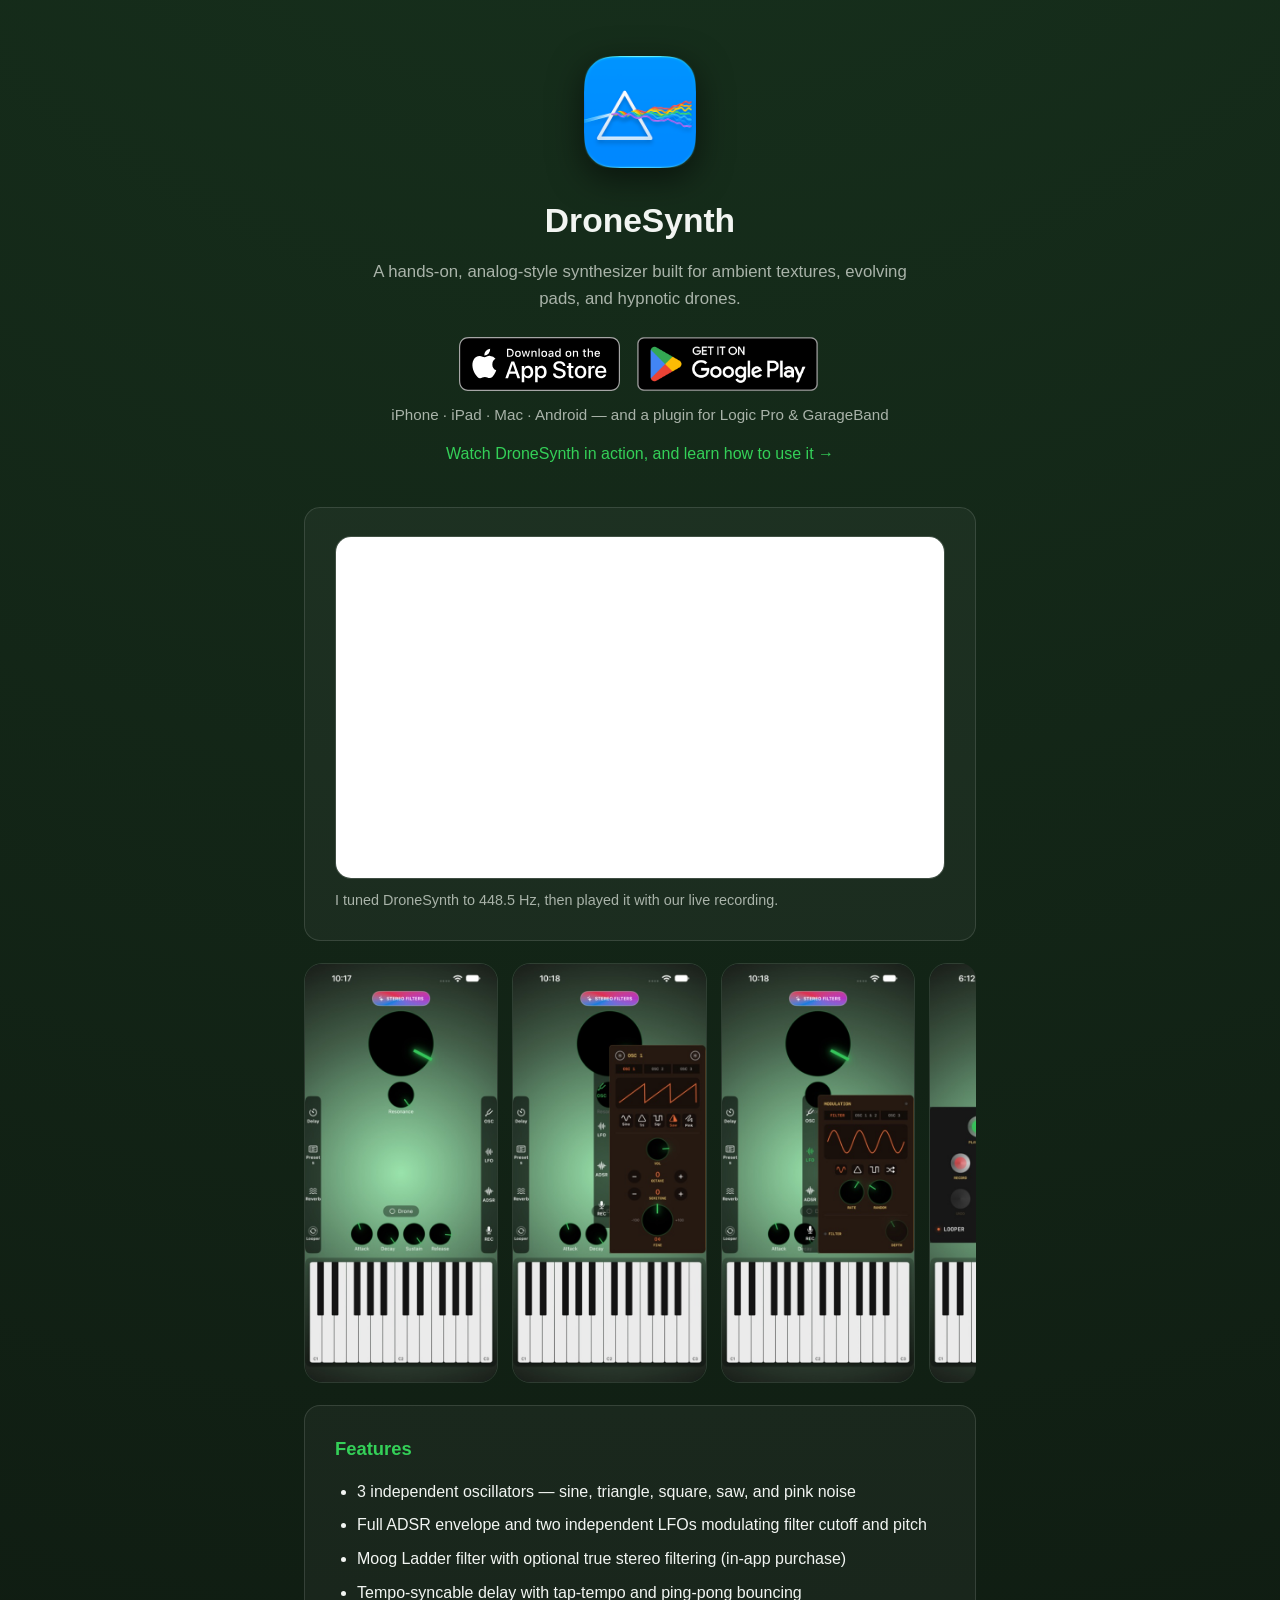
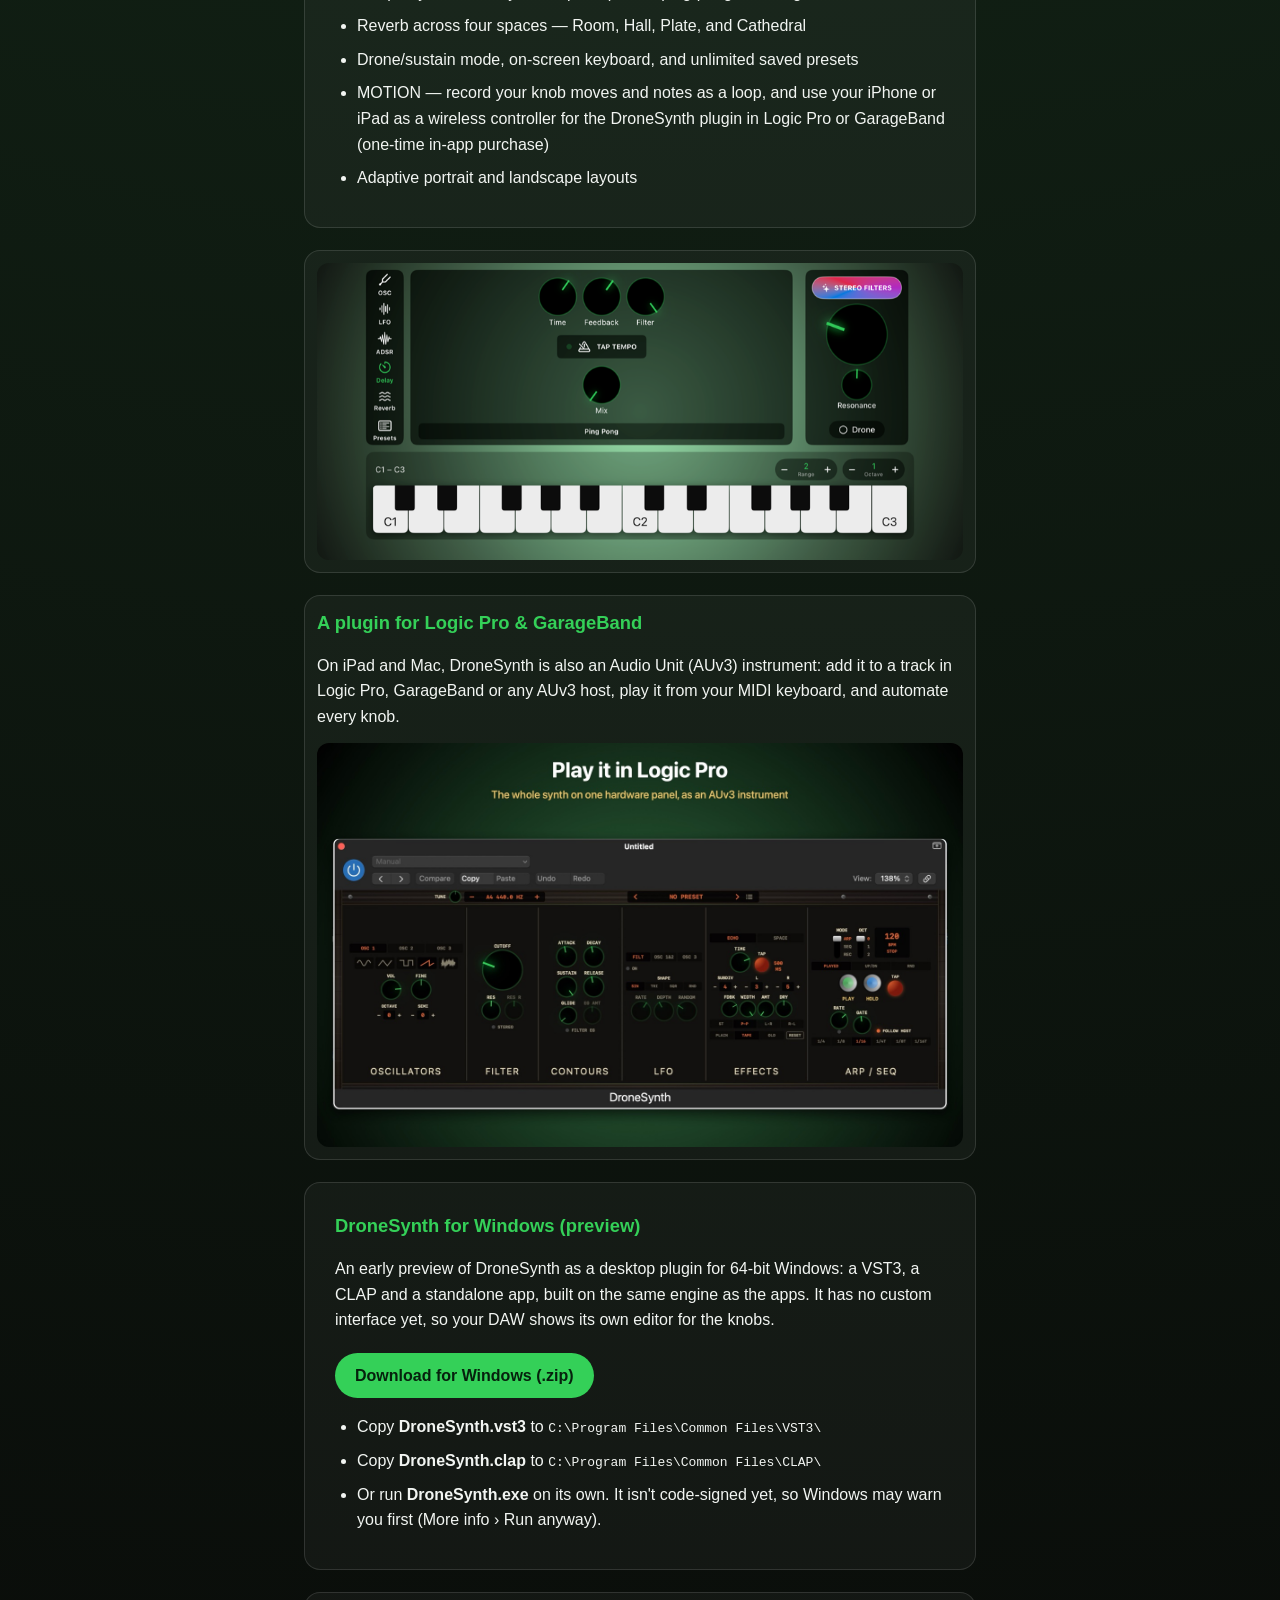
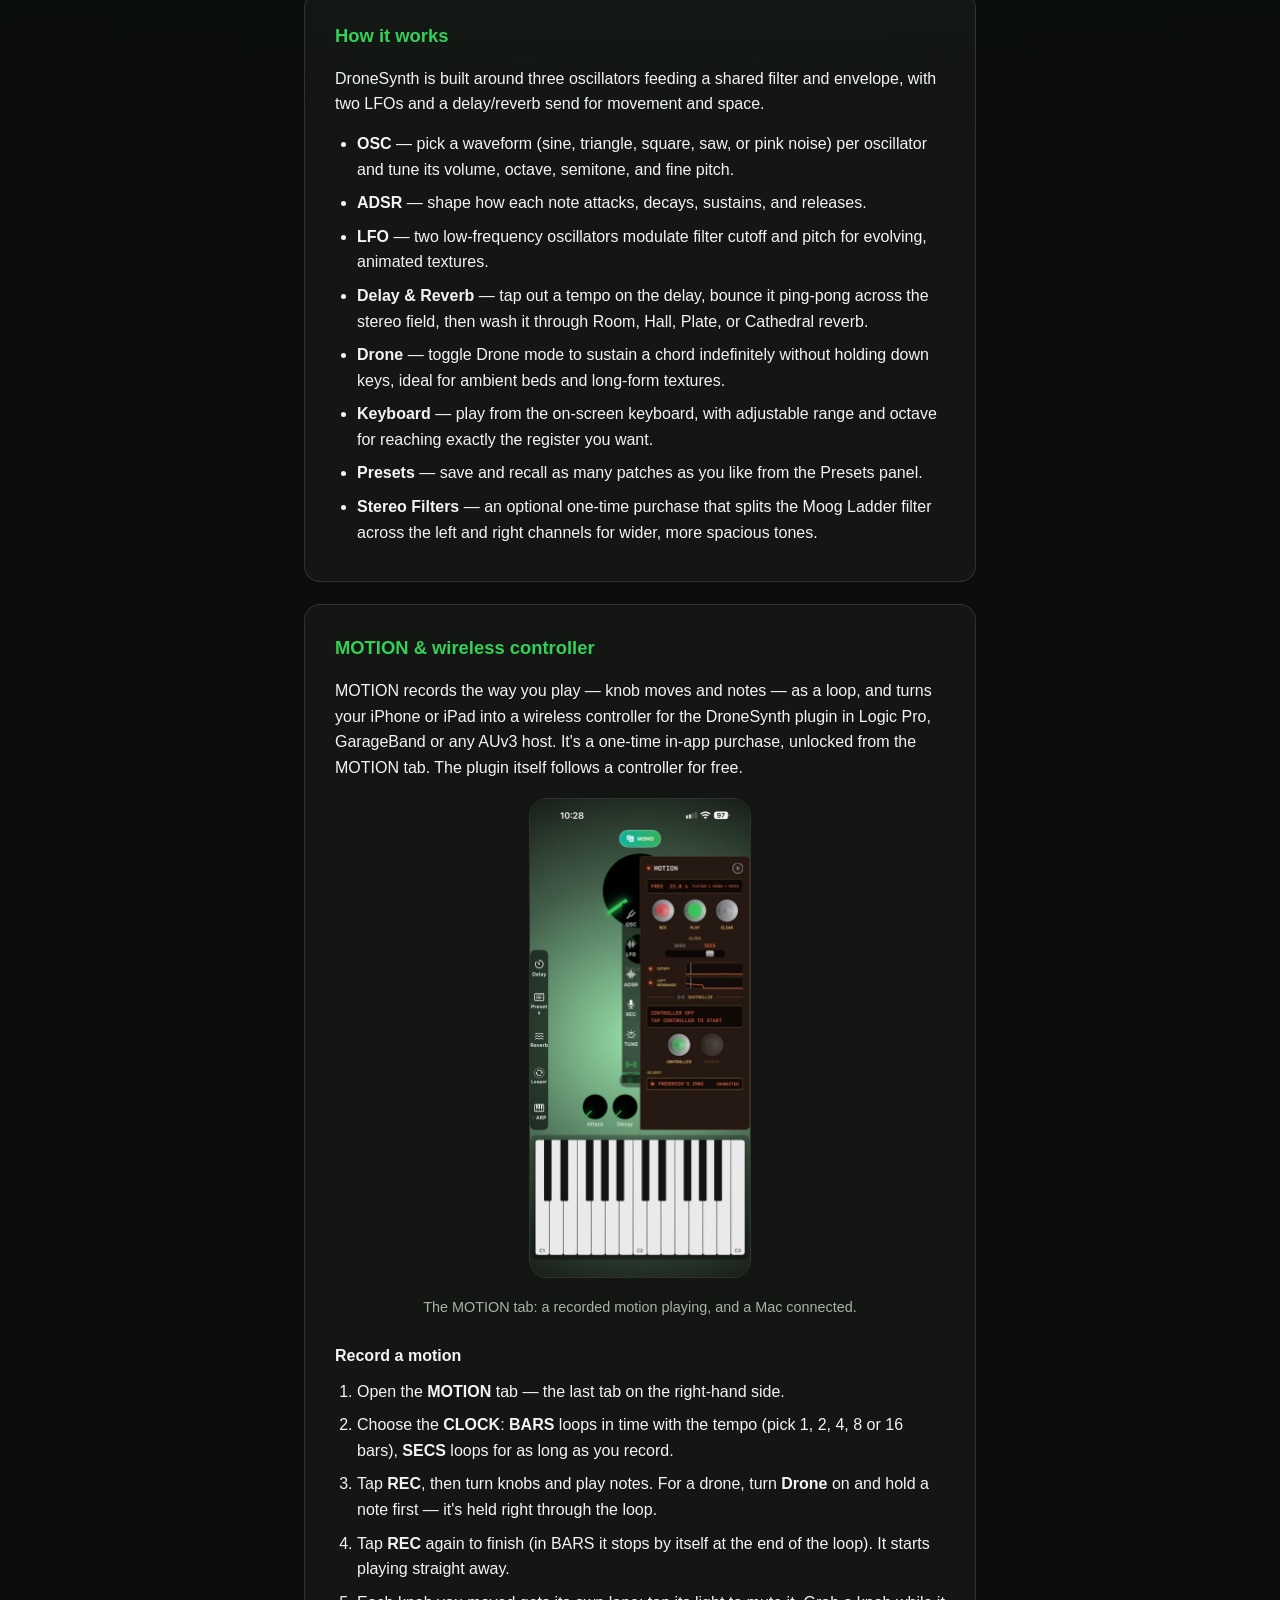
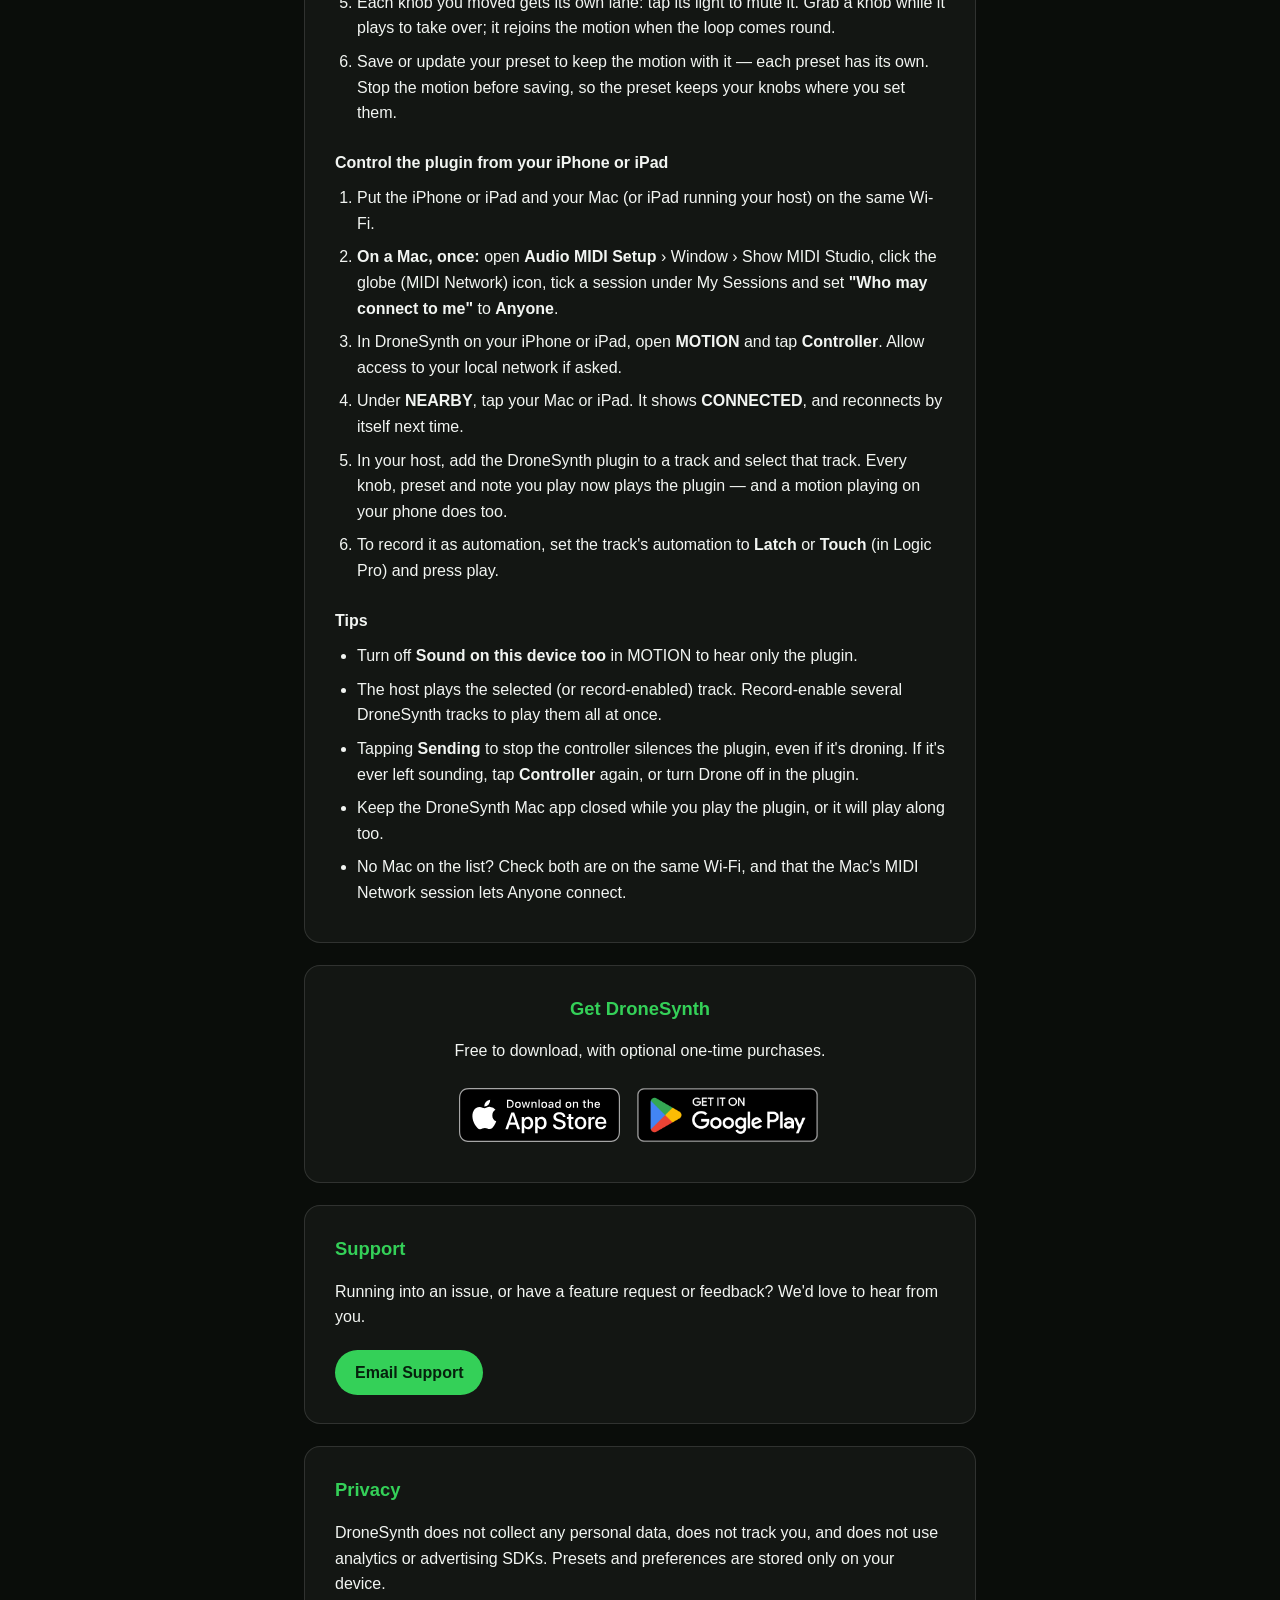
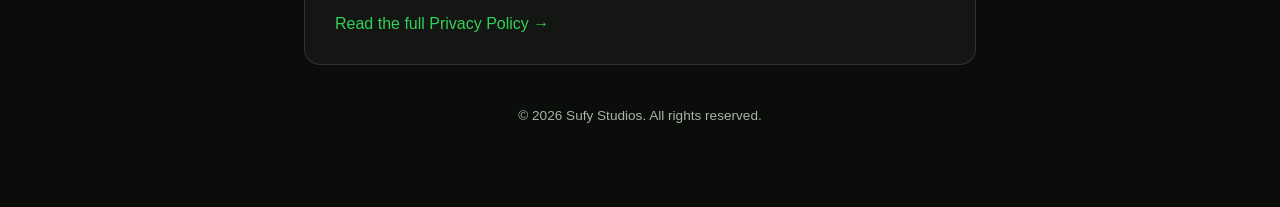
==== index.html @ e303bde8 "Add a Windows plugin download Co-Authored-By: Claude Opus 5.5 <noreply@anthropic.com>" ====
<!DOCTYPE html>
<html lang="en">
<head>
<meta charset="UTF-8">
<meta name="viewport" content="width=device-width, initial-scale=1.0">
<title>DroneSynth — Hands-On Drone Synthesizer for iPhone, iPad, Mac &amp; Android</title>
<meta name="description" content="DroneSynth is a hands-on, analog-style synthesizer for ambient textures, evolving pads and hypnotic drones — on iPhone, iPad, Mac and Android, and as a plugin in Logic Pro and GarageBand.">
<link rel="canonical" href="https://sufystudios.github.io/DroneSynth-Website/">

<!-- How the page looks when it's shared: Facebook, Instagram, WhatsApp, Messages, X, Threads… -->
<meta property="og:type" content="website">
<meta property="og:site_name" content="DroneSynth">
<meta property="og:title" content="DroneSynth — a hands-on drone synthesizer">
<meta property="og:description" content="Analog-style synth for ambient drones, pads and textures. Play it on iPhone, iPad, Mac or Android, or as a plugin in Logic Pro and GarageBand.">
<meta property="og:url" content="https://sufystudios.github.io/DroneSynth-Website/">
<meta property="og:image" content="https://sufystudios.github.io/DroneSynth-Website/images/og-image.jpg">
<meta property="og:image:width" content="1200">
<meta property="og:image:height" content="630">
<meta property="og:image:alt" content="DroneSynth's icon beside three iPhone screens of the synth">
<meta name="twitter:card" content="summary_large_image">
<meta name="twitter:title" content="DroneSynth — a hands-on drone synthesizer">
<meta name="twitter:description" content="Analog-style synth for ambient drones, pads and textures, on iPhone, iPad, Mac and Android.">
<meta name="twitter:image" content="https://sufystudios.github.io/DroneSynth-Website/images/og-image.jpg">
<meta name="apple-itunes-app" content="app-id=6804345659">
<meta name="theme-color" content="#0a0d0a">

<link rel="icon" type="image/png" sizes="32x32" href="images/favicon-32.png">
<link rel="apple-touch-icon" href="images/apple-touch-icon.png">
<link rel="stylesheet" href="style.css">
</head>
<body>
<main>
    <header class="hero">
        <img class="app-icon" src="images/icon-512.png" alt="DroneSynth app icon" width="112" height="112">
        <h1>DroneSynth</h1>
        <p class="tagline">A hands-on, analog-style synthesizer built for ambient textures, evolving pads, and hypnotic drones.</p>
        <div class="store-badges">
            <a href="https://apps.apple.com/app/dronesynth/id6804345659"><img class="badge-apple" src="images/badge-app-store.svg" alt="Download on the App Store"></a>
            <a href="https://play.google.com/store/apps/details?id=xyz.sufystudios.synthguide"><img class="badge-google" src="images/badge-google-play.png" alt="Get it on Google Play"></a>
        </div>
        <p class="platforms">iPhone · iPad · Mac · Android — and a plugin for Logic Pro &amp; GarageBand</p>
        <p><a href="videos.html">Watch DroneSynth in action, and learn how to use it →</a></p>
    </header>

    <section>
        <figure class="video-wide">
            <div class="video-frame">
                <iframe
                    src="https://www.youtube.com/embed/tegejGxTz2M"
                    title="I Tuned My Drone Synth to 448.5 Hz… Then Played It With Our Live Recording"
                    loading="lazy"
                    allow="accelerometer; autoplay; clipboard-write; encrypted-media; gyroscope; picture-in-picture; web-share"
                    referrerpolicy="strict-origin-when-cross-origin"
                    allowfullscreen></iframe>
            </div>
            <figcaption>I tuned DroneSynth to 448.5 Hz, then played it with our live recording.</figcaption>
        </figure>
    </section>

    <section class="gallery">
        <img src="images/phone-01-home.jpg" alt="DroneSynth's main synth panel with the filter, envelope and keyboard" loading="lazy">
        <img src="images/phone-02-oscillators.jpg" alt="DroneSynth's oscillator panel with waveform selection" loading="lazy">
        <img src="images/phone-03-lfo.jpg" alt="DroneSynth's LFO panel modulating the filter" loading="lazy">
        <img src="images/phone-04-looper.jpg" alt="DroneSynth's looper" loading="lazy">
        <img src="images/screenshot-motion.jpg" alt="DroneSynth's MOTION tab playing a recorded motion" loading="lazy">
    </section>

    <section>
        <h2>Features</h2>
        <ul>
            <li>3 independent oscillators — sine, triangle, square, saw, and pink noise</li>
            <li>Full ADSR envelope and two independent LFOs modulating filter cutoff and pitch</li>
            <li>Moog Ladder filter with optional true stereo filtering (in-app purchase)</li>
            <li>Tempo-syncable delay with tap-tempo and ping-pong bouncing</li>
            <li>Reverb across four spaces — Room, Hall, Plate, and Cathedral</li>
            <li>Drone/sustain mode, on-screen keyboard, and unlimited saved presets</li>
            <li>MOTION — record your knob moves and notes as a loop, and use your iPhone or iPad as a wireless controller for the DroneSynth plugin in Logic Pro or GarageBand (one-time in-app purchase)</li>
            <li>Adaptive portrait and landscape layouts</li>
        </ul>
    </section>

    <section>
        <img class="wide-screenshot" src="images/screenshot-landscape.png" alt="DroneSynth's landscape layout with delay and stereo filter panels" loading="lazy">
    </section>

    <section>
        <h2>A plugin for Logic Pro &amp; GarageBand</h2>
        <p>On iPad and Mac, DroneSynth is also an Audio Unit (AUv3) instrument: add it to a track in Logic Pro, GarageBand or any AUv3 host, play it from your MIDI keyboard, and automate every knob.</p>
        <img class="wide-screenshot" src="images/logic-plugin.jpg" alt="The DroneSynth plugin open in Logic Pro on a Mac" loading="lazy">
    </section>

    <section id="windows">
        <h2>DroneSynth for Windows (preview)</h2>
        <p>An early preview of DroneSynth as a desktop plugin for 64-bit Windows: a VST3, a CLAP and a standalone app, built on the same engine as the apps. It has no custom interface yet, so your DAW shows its own editor for the knobs.</p>
        <a class="button" href="https://github.com/sufystudios/DroneSynth-Website/releases/download/windows-plugin-0.1/DroneSynth-Windows.zip">Download for Windows (.zip)</a>
        <ul style="margin-top: 16px;">
            <li>Copy <strong>DroneSynth.vst3</strong> to <code>C:\Program Files\Common Files\VST3\</code></li>
            <li>Copy <strong>DroneSynth.clap</strong> to <code>C:\Program Files\Common Files\CLAP\</code></li>
            <li>Or run <strong>DroneSynth.exe</strong> on its own. It isn't code-signed yet, so Windows may warn you first (More info › Run anyway).</li>
        </ul>
    </section>

    <section>
        <h2>How it works</h2>
        <p>DroneSynth is built around three oscillators feeding a shared filter and envelope, with two LFOs and a delay/reverb send for movement and space.</p>
        <ul>
            <li><strong>OSC</strong> — pick a waveform (sine, triangle, square, saw, or pink noise) per oscillator and tune its volume, octave, semitone, and fine pitch.</li>
            <li><strong>ADSR</strong> — shape how each note attacks, decays, sustains, and releases.</li>
            <li><strong>LFO</strong> — two low-frequency oscillators modulate filter cutoff and pitch for evolving, animated textures.</li>
            <li><strong>Delay &amp; Reverb</strong> — tap out a tempo on the delay, bounce it ping-pong across the stereo field, then wash it through Room, Hall, Plate, or Cathedral reverb.</li>
            <li><strong>Drone</strong> — toggle Drone mode to sustain a chord indefinitely without holding down keys, ideal for ambient beds and long-form textures.</li>
            <li><strong>Keyboard</strong> — play from the on-screen keyboard, with adjustable range and octave for reaching exactly the register you want.</li>
            <li><strong>Presets</strong> — save and recall as many patches as you like from the Presets panel.</li>
            <li><strong>Stereo Filters</strong> — an optional one-time purchase that splits the Moog Ladder filter across the left and right channels for wider, more spacious tones.</li>
        </ul>
    </section>

    <section id="motion">
        <h2>MOTION &amp; wireless controller</h2>
        <p>MOTION records the way you play — knob moves and notes — as a loop, and turns your iPhone or iPad into a wireless controller for the DroneSynth plugin in Logic Pro, GarageBand or any AUv3 host. It's a one-time in-app purchase, unlocked from the MOTION tab. The plugin itself follows a controller for free.</p>

        <figure class="feature-shot">
            <img src="images/screenshot-motion.jpg" alt="DroneSynth's MOTION tab playing a recorded motion, with its cutoff and resonance lanes and a Mac connected as a controller" loading="lazy">
            <figcaption>The MOTION tab: a recorded motion playing, and a Mac connected.</figcaption>
        </figure>

        <h3>Record a motion</h3>
        <ol>
            <li>Open the <strong>MOTION</strong> tab — the last tab on the right-hand side.</li>
            <li>Choose the <strong>CLOCK</strong>: <strong>BARS</strong> loops in time with the tempo (pick 1, 2, 4, 8 or 16 bars), <strong>SECS</strong> loops for as long as you record.</li>
            <li>Tap <strong>REC</strong>, then turn knobs and play notes. For a drone, turn <strong>Drone</strong> on and hold a note first — it's held right through the loop.</li>
            <li>Tap <strong>REC</strong> again to finish (in BARS it stops by itself at the end of the loop). It starts playing straight away.</li>
            <li>Each knob you moved gets its own lane: tap its light to mute it. Grab a knob while it plays to take over; it rejoins the motion when the loop comes round.</li>
            <li>Save or update your preset to keep the motion with it — each preset has its own. Stop the motion before saving, so the preset keeps your knobs where you set them.</li>
        </ol>

        <h3>Control the plugin from your iPhone or iPad</h3>
        <ol>
            <li>Put the iPhone or iPad and your Mac (or iPad running your host) on the same Wi-Fi.</li>
            <li><strong>On a Mac, once:</strong> open <strong>Audio MIDI Setup</strong> › Window › Show MIDI Studio, click the globe (MIDI Network) icon, tick a session under My Sessions and set <strong>"Who may connect to me"</strong> to <strong>Anyone</strong>.</li>
            <li>In DroneSynth on your iPhone or iPad, open <strong>MOTION</strong> and tap <strong>Controller</strong>. Allow access to your local network if asked.</li>
            <li>Under <strong>NEARBY</strong>, tap your Mac or iPad. It shows <strong>CONNECTED</strong>, and reconnects by itself next time.</li>
            <li>In your host, add the DroneSynth plugin to a track and select that track. Every knob, preset and note you play now plays the plugin — and a motion playing on your phone does too.</li>
            <li>To record it as automation, set the track's automation to <strong>Latch</strong> or <strong>Touch</strong> (in Logic Pro) and press play.</li>
        </ol>

        <h3>Tips</h3>
        <ul>
            <li>Turn off <strong>Sound on this device too</strong> in MOTION to hear only the plugin.</li>
            <li>The host plays the selected (or record-enabled) track. Record-enable several DroneSynth tracks to play them all at once.</li>
            <li>Tapping <strong>Sending</strong> to stop the controller silences the plugin, even if it's droning. If it's ever left sounding, tap <strong>Controller</strong> again, or turn Drone off in the plugin.</li>
            <li>Keep the DroneSynth Mac app closed while you play the plugin, or it will play along too.</li>
            <li>No Mac on the list? Check both are on the same Wi-Fi, and that the Mac's MIDI Network session lets Anyone connect.</li>
        </ul>
    </section>

    <section class="get-it">
        <h2>Get DroneSynth</h2>
        <p>Free to download, with optional one-time purchases.</p>
        <div class="store-badges">
            <a href="https://apps.apple.com/app/dronesynth/id6804345659"><img class="badge-apple" src="images/badge-app-store.svg" alt="Download on the App Store"></a>
            <a href="https://play.google.com/store/apps/details?id=xyz.sufystudios.synthguide"><img class="badge-google" src="images/badge-google-play.png" alt="Get it on Google Play"></a>
        </div>
    </section>

    <section>
        <h2>Support</h2>
        <p>Running into an issue, or have a feature request or feedback? We'd love to hear from you.</p>
        <a class="button" href="mailto:DroneSynthSupport@icloud.com">Email Support</a>
    </section>

    <section>
        <h2>Privacy</h2>
        <p>DroneSynth does not collect any personal data, does not track you, and does not use analytics or advertising SDKs. Presets and preferences are stored only on your device.</p>
        <a href="privacy-policy.html">Read the full Privacy Policy →</a>
    </section>

    <footer>
        &copy; 2026 Sufy Studios. All rights reserved.
    </footer>
</main>
</body>
</html>
---- style.css ----
:root {
    color-scheme: dark;
    --bg: #0a0d0a;
    --panel: rgba(255, 255, 255, 0.04);
    --border: rgba(255, 255, 255, 0.12);
    --text: #f2f5f2;
    --muted: #a9b3a9;
    --accent: #34d058;
}

* {
    box-sizing: border-box;
}

body {
    margin: 0;
    font-family: -apple-system, BlinkMacSystemFont, "Segoe UI", Helvetica, Arial, sans-serif;
    background: radial-gradient(circle at 50% -10%, rgba(52, 208, 88, 0.18), var(--bg) 55%);
    color: var(--text);
    line-height: 1.6;
}

main {
    max-width: 720px;
    margin: 0 auto;
    padding: 56px 24px 80px;
}

header.hero {
    text-align: center;
    margin-bottom: 40px;
}

header.hero .badge {
    display: inline-block;
    padding: 6px 14px;
    border: 1px solid var(--border);
    border-radius: 999px;
    color: var(--accent);
    font-size: 13px;
    letter-spacing: 0.04em;
    text-transform: uppercase;
    margin-bottom: 18px;
}

header.hero .app-icon {
    width: 112px;
    height: 112px;
    border-radius: 25px;
    box-shadow: 0 10px 34px rgba(0, 0, 0, 0.55);
    margin-bottom: 18px;
}

.store-badges {
    display: flex;
    flex-wrap: wrap;
    justify-content: center;
    align-items: center;
    gap: 14px;
    margin: 24px 0 12px;
}

.store-badges a:hover {
    opacity: 0.85;
}

/* Apple's badge is artwork edge to edge; Google's has transparent margins built in,
   so it's drawn taller and pulled in to look the same size. */
.store-badges .badge-apple {
    display: block;
    height: 54px;
}

.store-badges .badge-google {
    display: block;
    height: 80px;
    margin: -13px -10px;
}

.platforms {
    color: var(--muted);
    font-size: 0.95rem;
}

section.get-it {
    text-align: center;
}

h1 {
    font-size: 2.1rem;
    margin: 0 0 12px;
}

.tagline {
    color: var(--muted);
    font-size: 1.05rem;
    max-width: 560px;
    margin: 0 auto;
}

section {
    background: var(--panel);
    border: 1px solid var(--border);
    border-radius: 16px;
    padding: 28px 30px;
    margin-bottom: 22px;
}

h2 {
    font-size: 1.15rem;
    margin-top: 0;
    color: var(--accent);
}

ul {
    padding-left: 22px;
    margin: 0;
}

li {
    margin-bottom: 8px;
    color: var(--text);
}

a {
    color: var(--accent);
    text-decoration: none;
}

a:hover {
    text-decoration: underline;
}

.button {
    display: inline-block;
    margin-top: 6px;
    padding: 10px 20px;
    border-radius: 999px;
    background: var(--accent);
    color: #06210d;
    font-weight: 600;
}

.button:hover {
    text-decoration: none;
    opacity: 0.9;
}

section.gallery {
    background: none;
    border: none;
    padding: 0;
    display: flex;
    gap: 14px;
    overflow-x: auto;
    scroll-snap-type: x mandatory;
    -webkit-overflow-scrolling: touch;
}

section.gallery img {
    scroll-snap-align: start;
    flex: 0 0 auto;
    height: 420px;
    border-radius: 18px;
    border: 1px solid var(--border);
    display: block;
}

.wide-screenshot {
    display: block;
    width: 100%;
    border-radius: 12px;
}

section:has(.wide-screenshot) {
    padding: 12px;
}

.video-grid {
    background: none;
    border: none;
    padding: 0;
    display: flex;
    flex-wrap: wrap;
    justify-content: center;
    gap: 24px;
}

figure.video {
    margin: 0;
    flex: 1 1 200px;
    max-width: 260px;
}

.video-frame {
    position: relative;
    width: 100%;
    aspect-ratio: 9 / 16;
    border-radius: 16px;
    overflow: hidden;
    border: 1px solid var(--border);
    background: var(--panel);
}

.video-frame iframe {
    position: absolute;
    inset: 0;
    width: 100%;
    height: 100%;
    border: 0;
}

/* Widescreen (16:9) videos: the promotional film and tutorials. */
figure.video-wide {
    margin: 0 0 18px;
}

figure.video-wide:last-child {
    margin-bottom: 0;
}

figure.video-wide .video-frame {
    aspect-ratio: 16 / 9;
}

figcaption {
    color: var(--muted);
    font-size: 0.9rem;
    margin-top: 10px;
}

h3 {
    font-size: 1rem;
    margin: 24px 0 10px;
}

ol {
    padding-left: 22px;
    margin: 0;
}

figure.feature-shot {
    margin: 18px 0 8px;
    text-align: center;
}

figure.feature-shot img {
    height: 480px;
    max-width: 100%;
    object-fit: contain;
    border-radius: 18px;
    border: 1px solid var(--border);
}

h2.page-heading {
    margin: 32px 0 16px;
    text-align: center;
}

footer {
    text-align: center;
    color: var(--muted);
    font-size: 0.85rem;
    margin-top: 40px;
}

.updated {
    color: var(--muted);
    font-size: 0.9rem;
    margin-bottom: 28px;
}

p {
    margin: 0 0 14px;
}
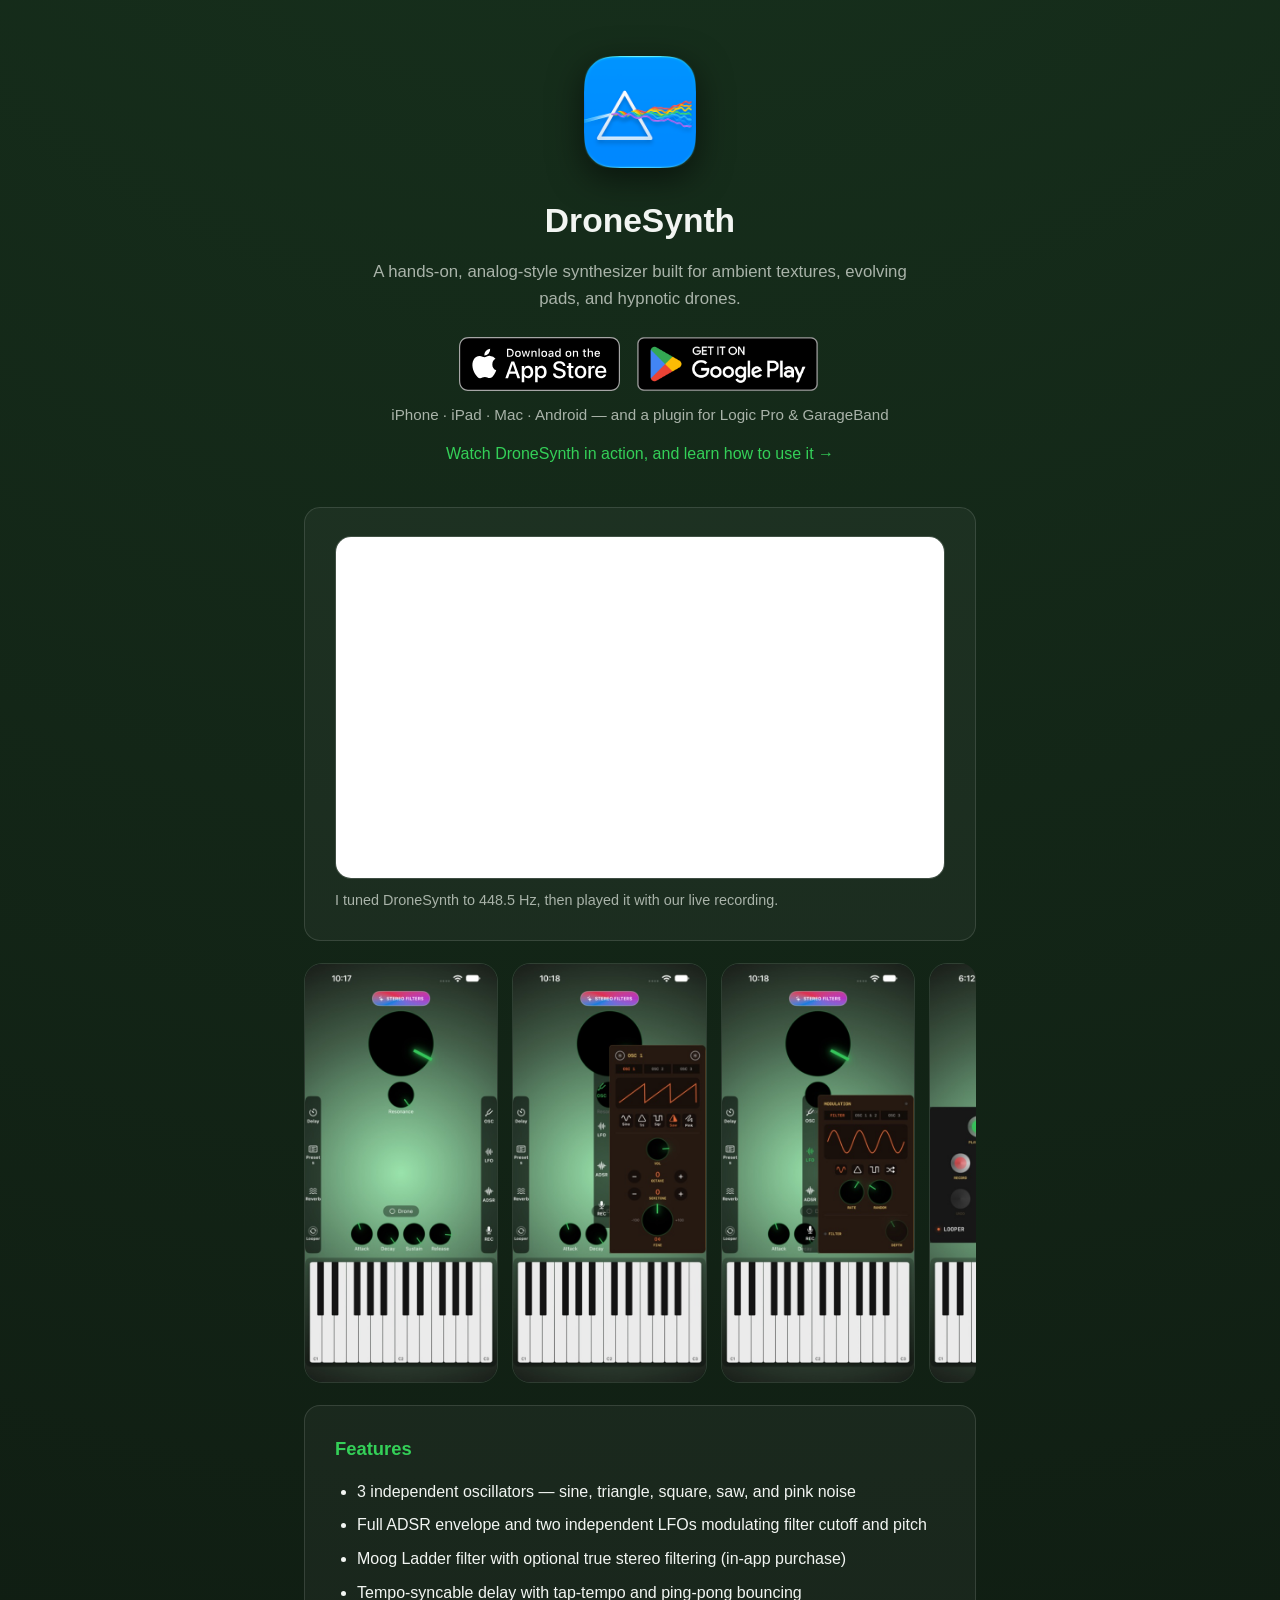
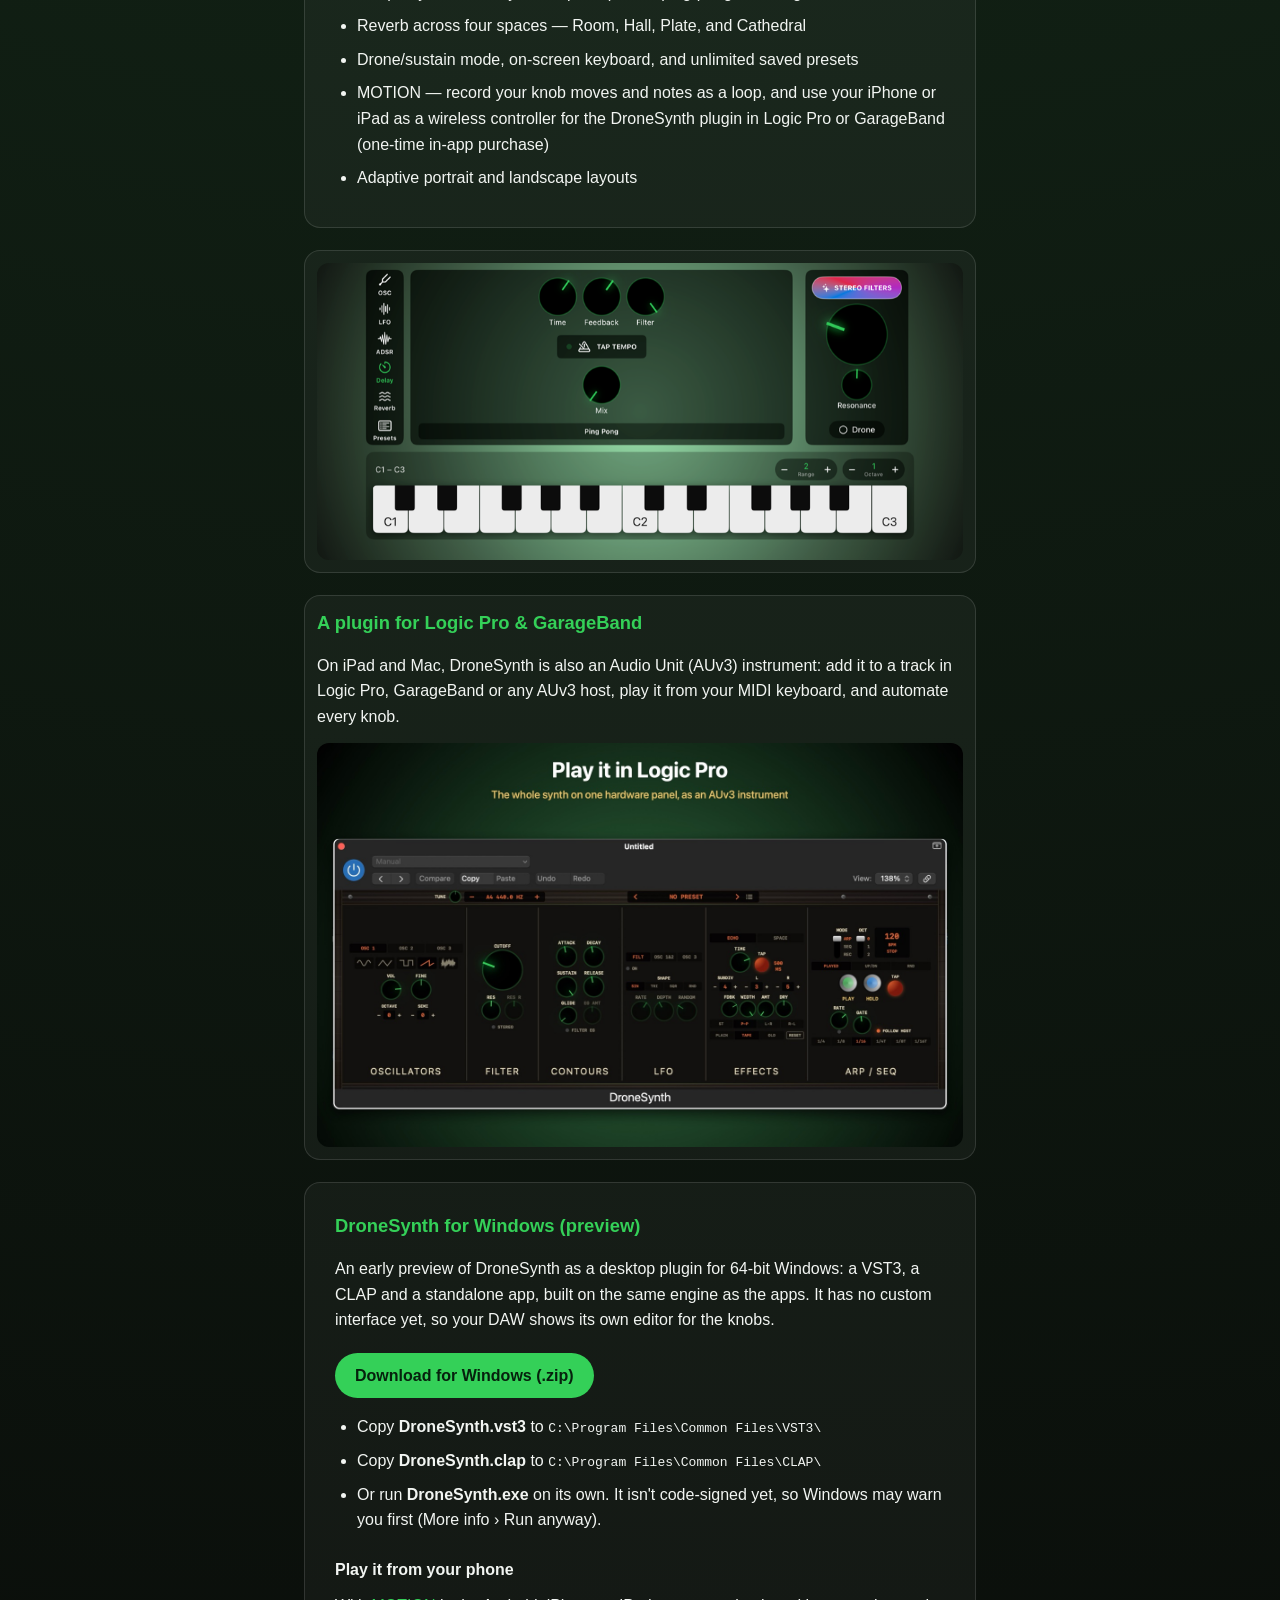
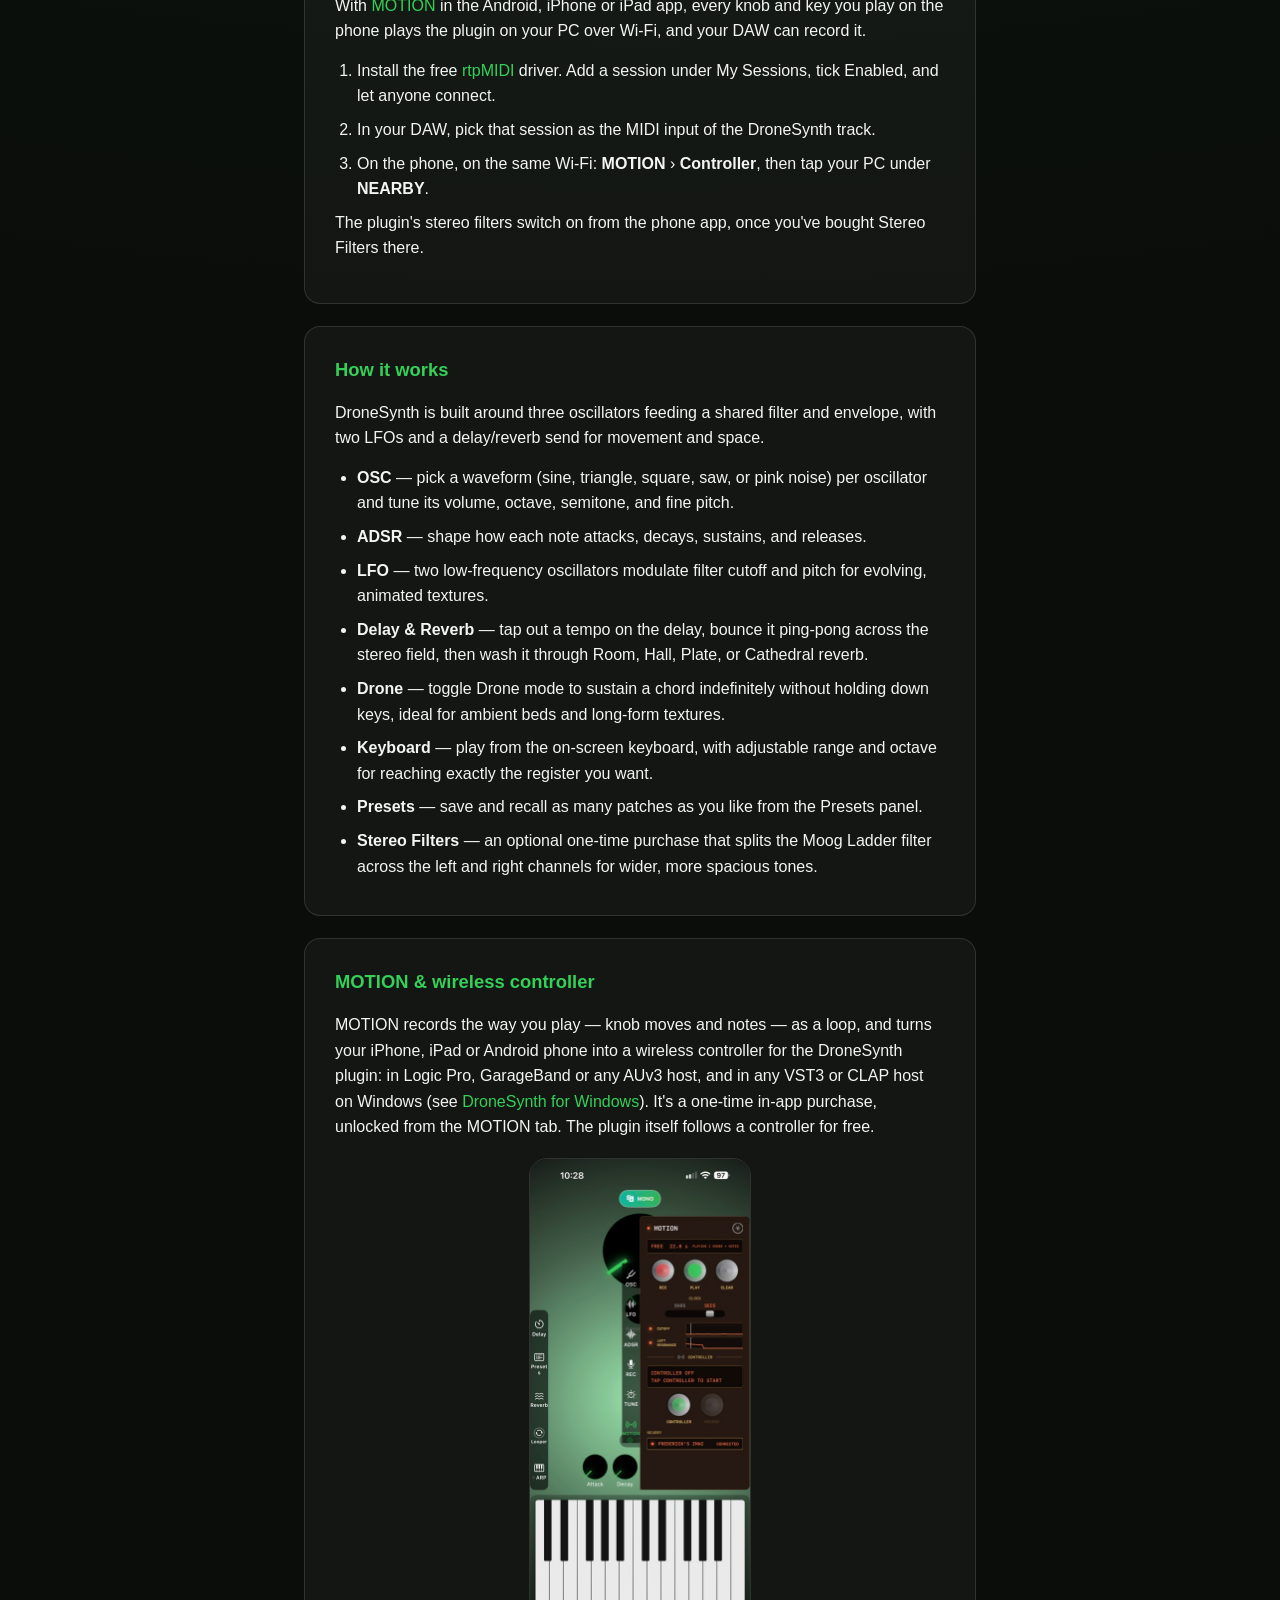
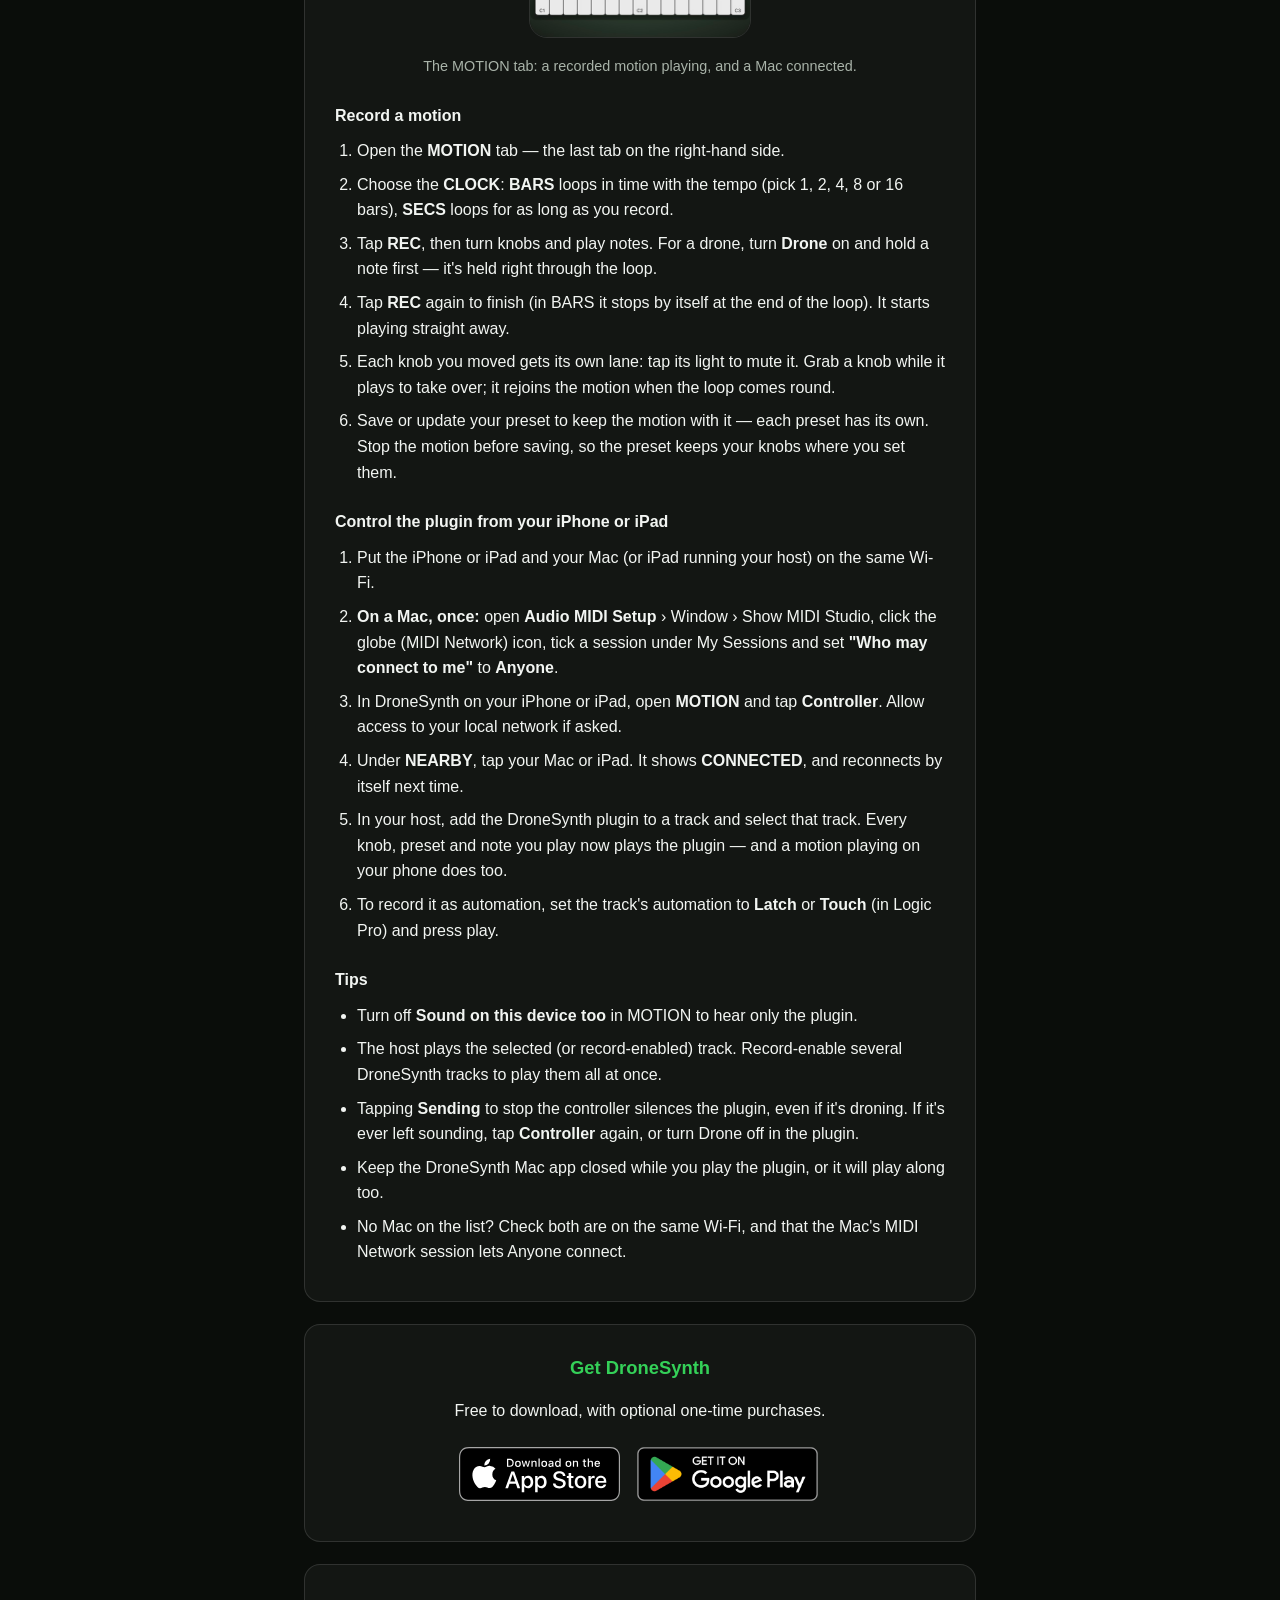
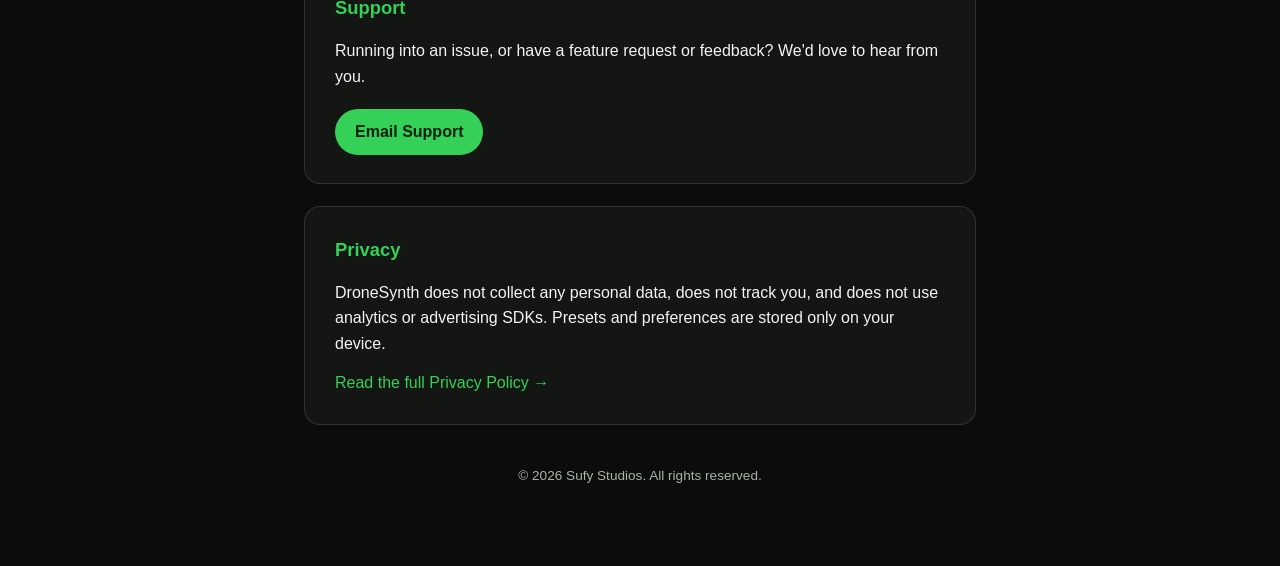
==== commit 26622444: "Windows plugin 0.2: play it from a phone with MOTION; MOTION on Android Co-Authored-By: Claude Opus " ====
--- a/index.html
+++ b/index.html
@@ -92,12 +92,20 @@
     <section id="windows">
         <h2>DroneSynth for Windows (preview)</h2>
         <p>An early preview of DroneSynth as a desktop plugin for 64-bit Windows: a VST3, a CLAP and a standalone app, built on the same engine as the apps. It has no custom interface yet, so your DAW shows its own editor for the knobs.</p>
-        <a class="button" href="https://github.com/sufystudios/DroneSynth-Website/releases/download/windows-plugin-0.1/DroneSynth-Windows.zip">Download for Windows (.zip)</a>
+        <a class="button" href="https://github.com/sufystudios/DroneSynth-Website/releases/download/windows-plugin-0.2/DroneSynth-Windows.zip">Download for Windows (.zip)</a>
         <ul style="margin-top: 16px;">
             <li>Copy <strong>DroneSynth.vst3</strong> to <code>C:\Program Files\Common Files\VST3\</code></li>
             <li>Copy <strong>DroneSynth.clap</strong> to <code>C:\Program Files\Common Files\CLAP\</code></li>
             <li>Or run <strong>DroneSynth.exe</strong> on its own. It isn't code-signed yet, so Windows may warn you first (More info › Run anyway).</li>
         </ul>
+        <h3>Play it from your phone</h3>
+        <p>With <a href="#motion">MOTION</a> in the Android, iPhone or iPad app, every knob and key you play on the phone plays the plugin on your PC over Wi-Fi, and your DAW can record it.</p>
+        <ol>
+            <li>Install the free <a href="https://www.tobias-erichsen.de/software/rtpmidi.html">rtpMIDI</a> driver. Add a session under My Sessions, tick Enabled, and let anyone connect.</li>
+            <li>In your DAW, pick that session as the MIDI input of the DroneSynth track.</li>
+            <li>On the phone, on the same Wi-Fi: <strong>MOTION</strong> › <strong>Controller</strong>, then tap your PC under <strong>NEARBY</strong>.</li>
+        </ol>
+        <p>The plugin's stereo filters switch on from the phone app, once you've bought Stereo Filters there.</p>
     </section>
 
     <section>
@@ -117,7 +125,7 @@
 
     <section id="motion">
         <h2>MOTION &amp; wireless controller</h2>
-        <p>MOTION records the way you play — knob moves and notes — as a loop, and turns your iPhone or iPad into a wireless controller for the DroneSynth plugin in Logic Pro, GarageBand or any AUv3 host. It's a one-time in-app purchase, unlocked from the MOTION tab. The plugin itself follows a controller for free.</p>
+        <p>MOTION records the way you play — knob moves and notes — as a loop, and turns your iPhone, iPad or Android phone into a wireless controller for the DroneSynth plugin: in Logic Pro, GarageBand or any AUv3 host, and in any VST3 or CLAP host on Windows (see <a href="#windows">DroneSynth for Windows</a>). It's a one-time in-app purchase, unlocked from the MOTION tab. The plugin itself follows a controller for free.</p>
 
         <figure class="feature-shot">
             <img src="images/screenshot-motion.jpg" alt="DroneSynth's MOTION tab playing a recorded motion, with its cutoff and resonance lanes and a Mac connected as a controller" loading="lazy">
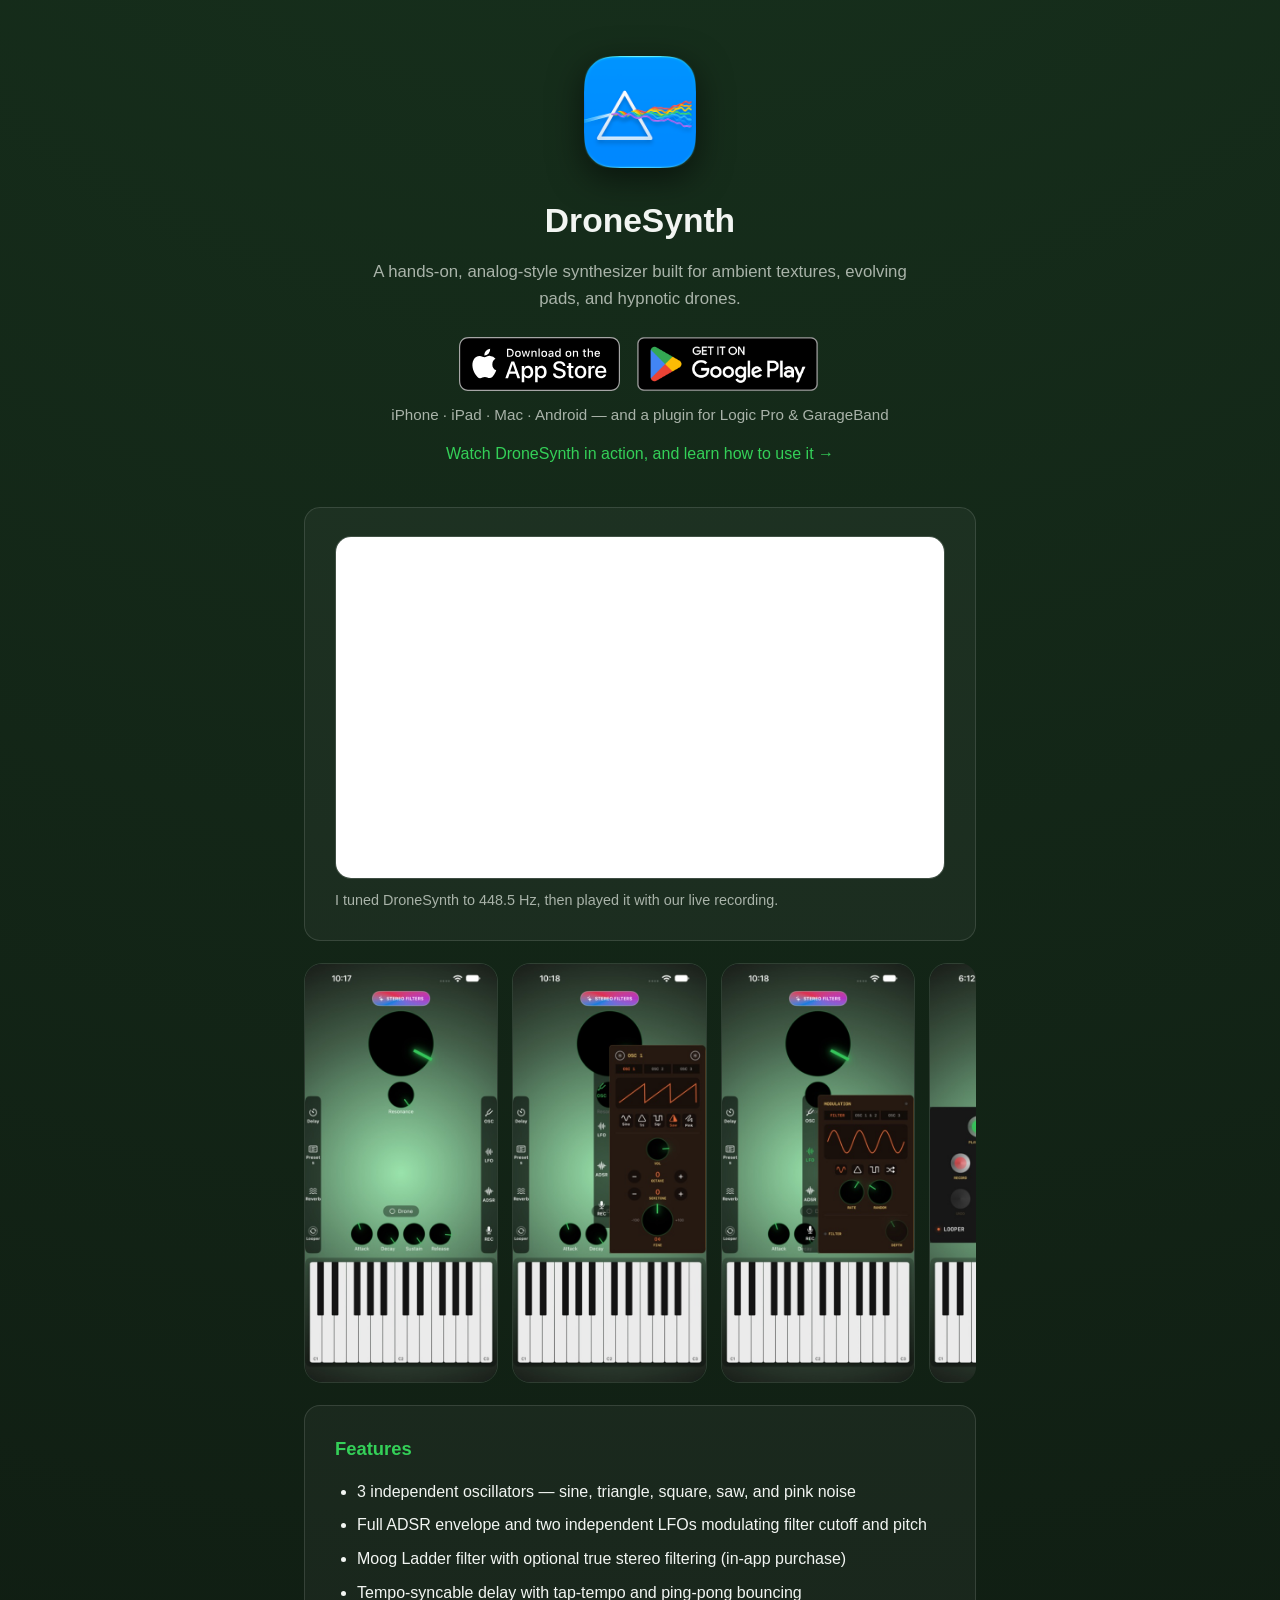
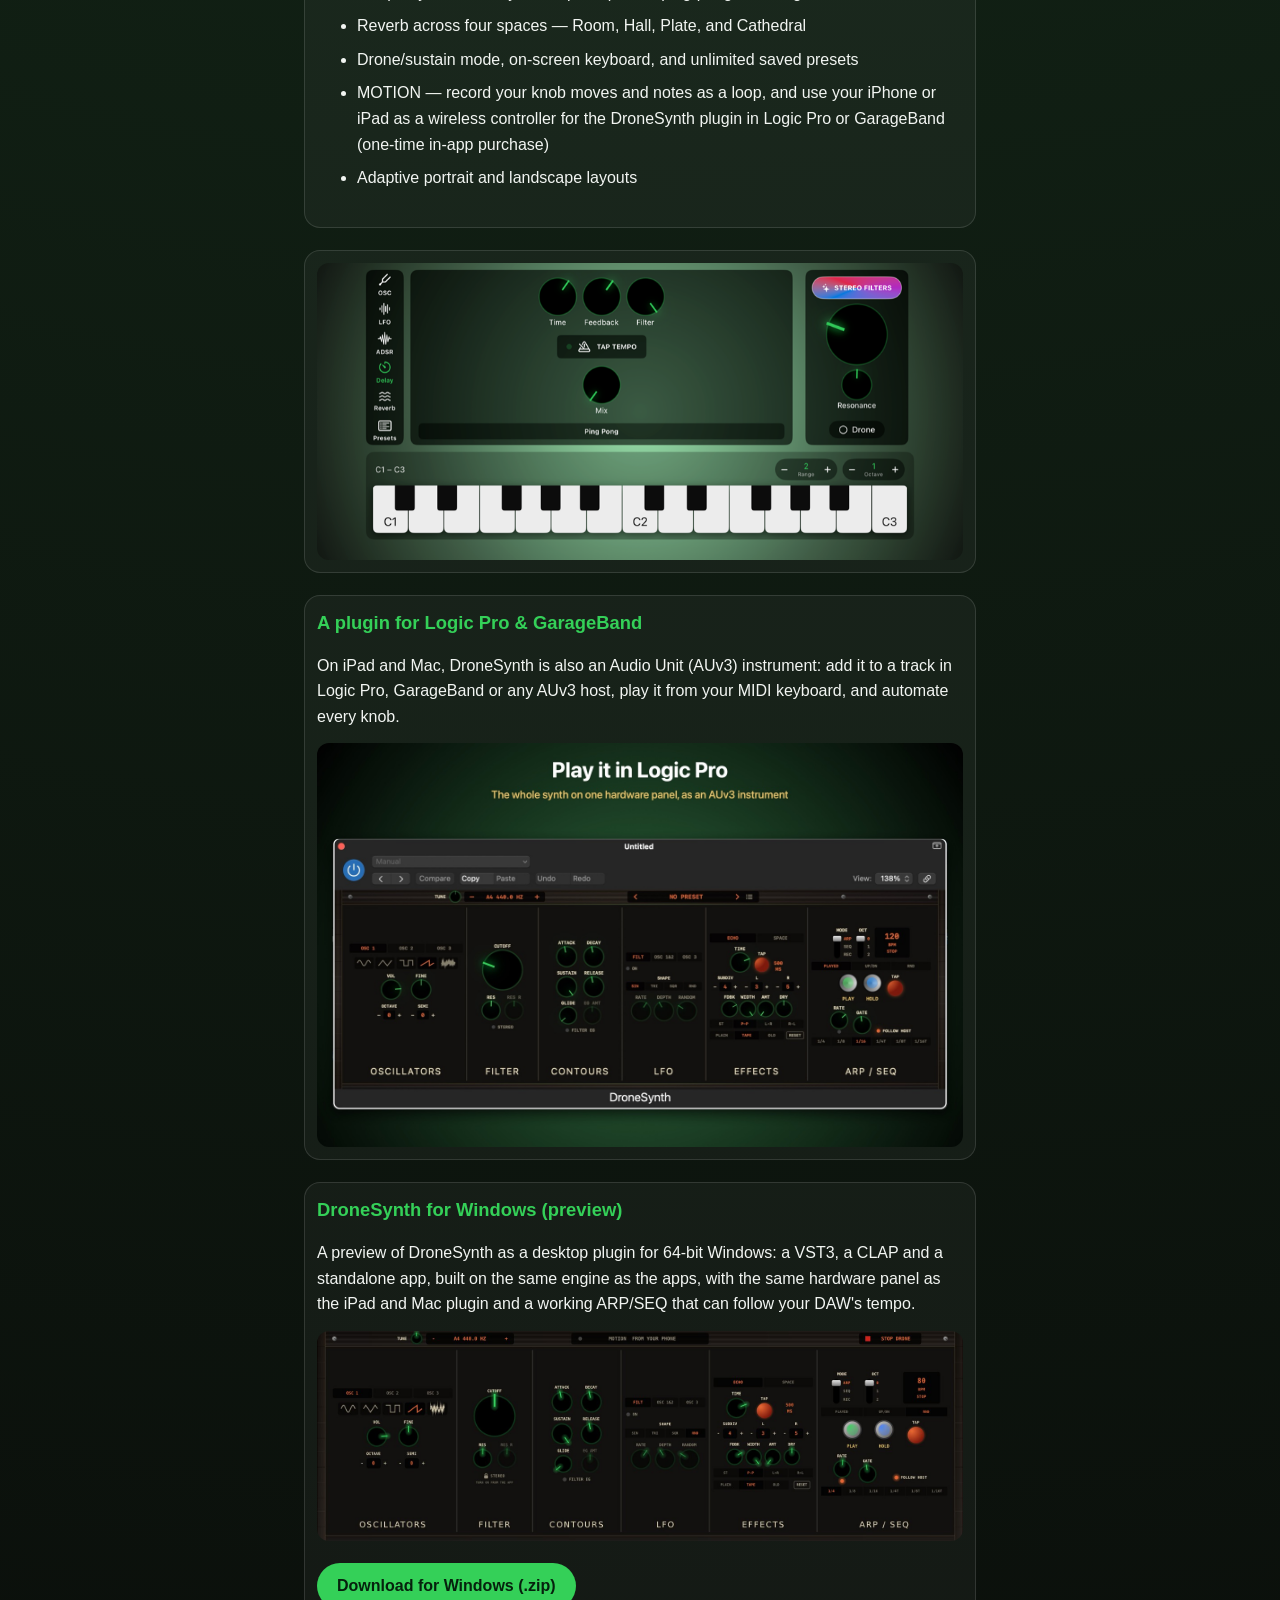
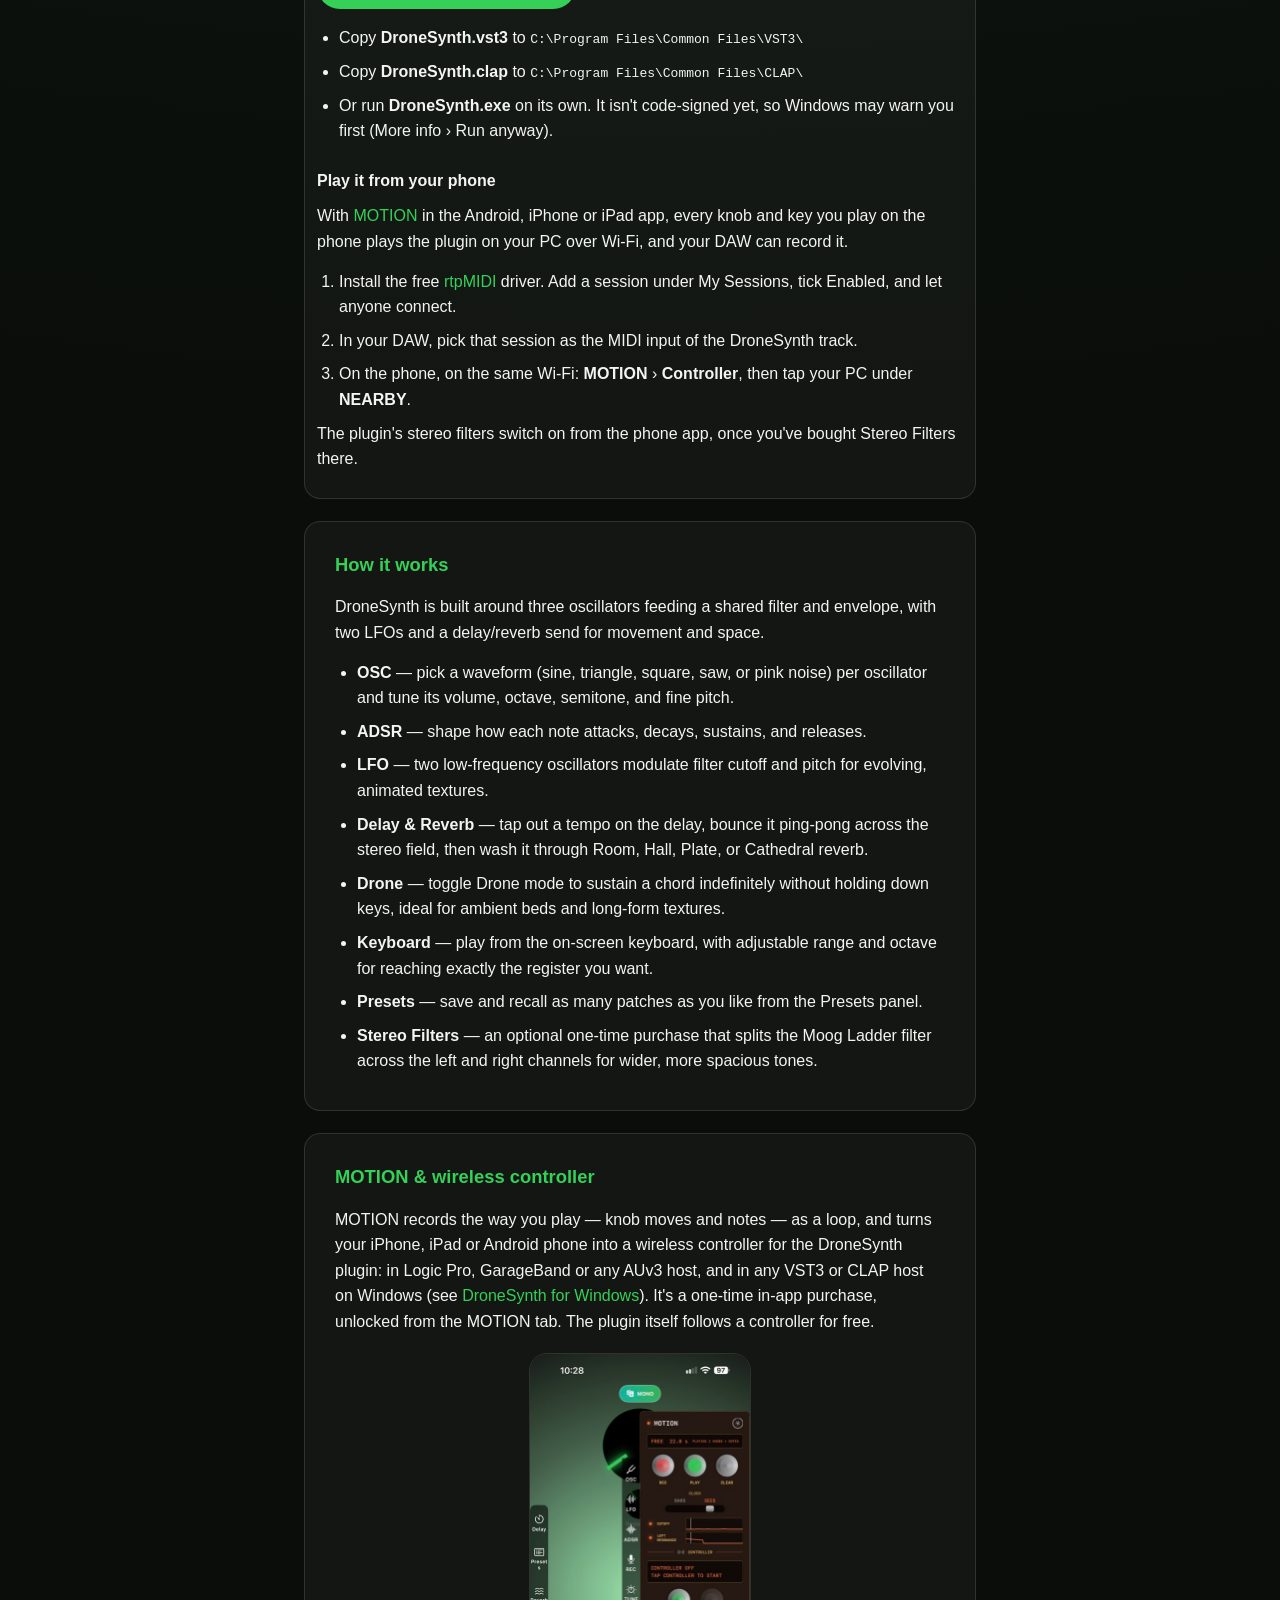
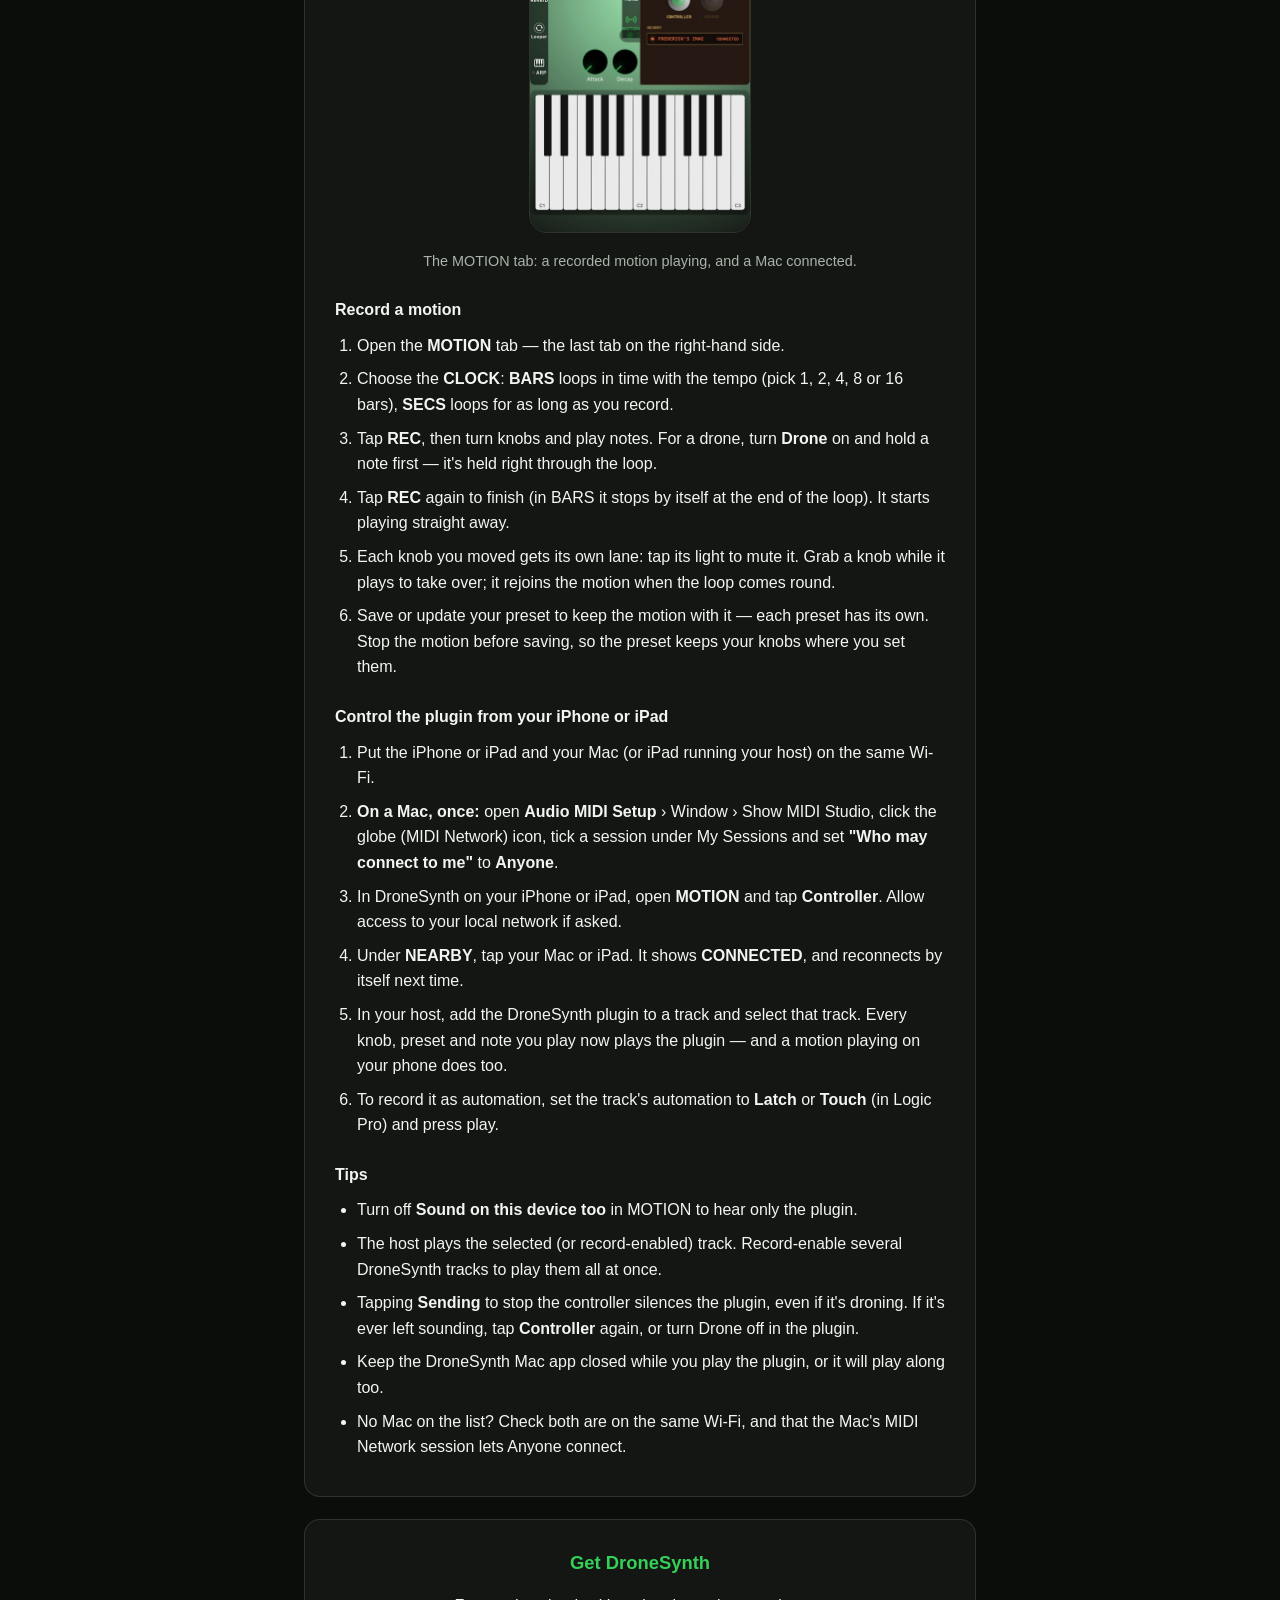
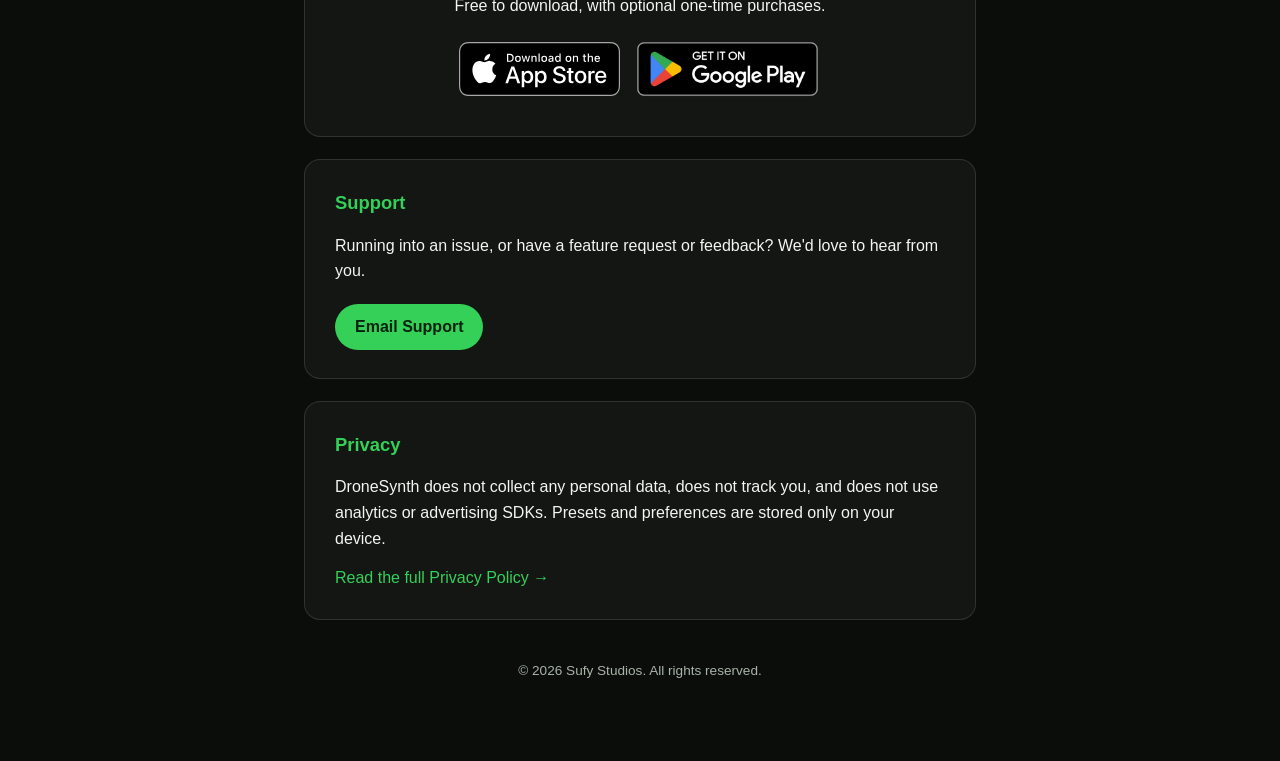
==== commit f5e9aacc: "Windows plugin 0.3: the hardware panel and ARP/SEQ, with a screenshot Co-Authored-By: Claude Opus 5." ====
--- a/index.html
+++ b/index.html
@@ -91,8 +91,9 @@
 
     <section id="windows">
         <h2>DroneSynth for Windows (preview)</h2>
-        <p>An early preview of DroneSynth as a desktop plugin for 64-bit Windows: a VST3, a CLAP and a standalone app, built on the same engine as the apps. It has no custom interface yet, so your DAW shows its own editor for the knobs.</p>
-        <a class="button" href="https://github.com/sufystudios/DroneSynth-Website/releases/download/windows-plugin-0.2/DroneSynth-Windows.zip">Download for Windows (.zip)</a>
+        <p>A preview of DroneSynth as a desktop plugin for 64-bit Windows: a VST3, a CLAP and a standalone app, built on the same engine as the apps, with the same hardware panel as the iPad and Mac plugin and a working ARP/SEQ that can follow your DAW's tempo.</p>
+        <img class="wide-screenshot" src="images/desktop-plugin.jpg" alt="The DroneSynth desktop plugin's hardware panel: oscillators, filter, contours, LFO, effects and ARP/SEQ" loading="lazy" style="margin-bottom: 16px;">
+        <a class="button" href="https://github.com/sufystudios/DroneSynth-Website/releases/download/windows-plugin-0.3/DroneSynth-Windows.zip">Download for Windows (.zip)</a>
         <ul style="margin-top: 16px;">
             <li>Copy <strong>DroneSynth.vst3</strong> to <code>C:\Program Files\Common Files\VST3\</code></li>
             <li>Copy <strong>DroneSynth.clap</strong> to <code>C:\Program Files\Common Files\CLAP\</code></li>
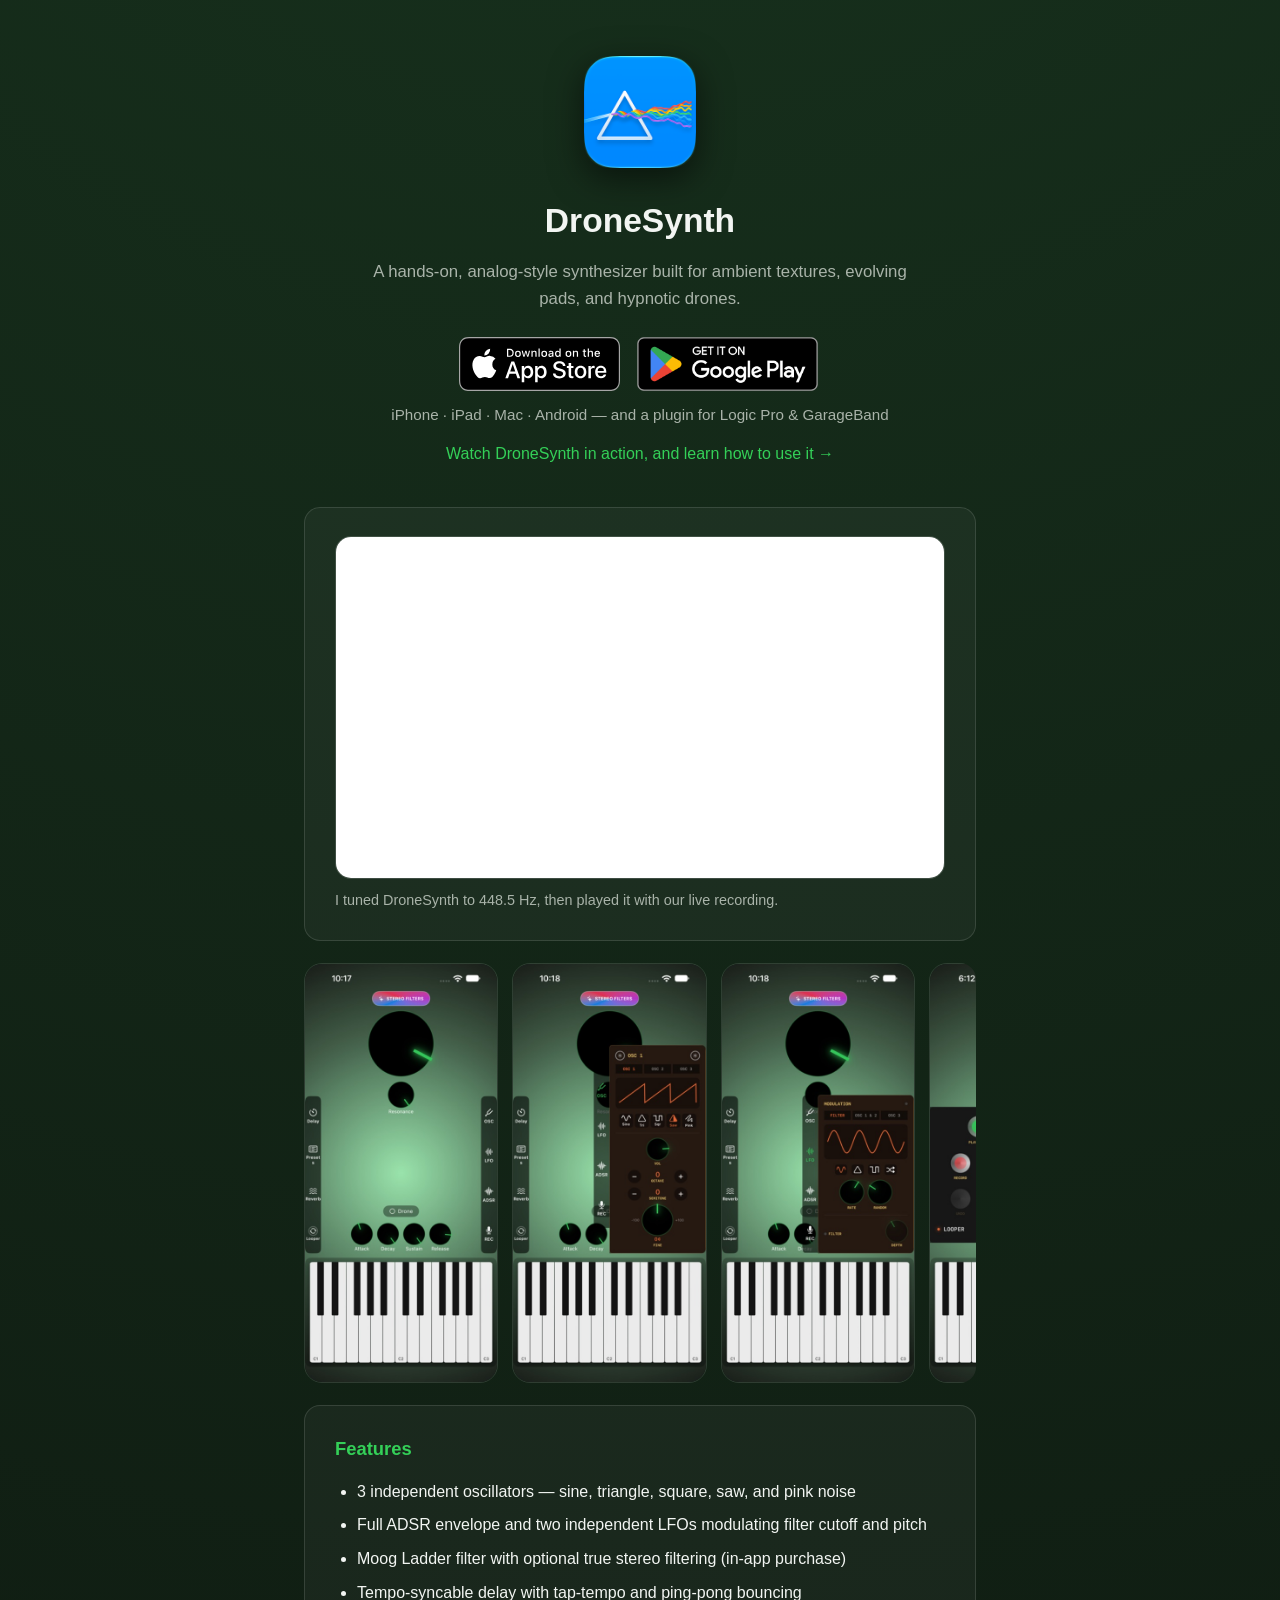
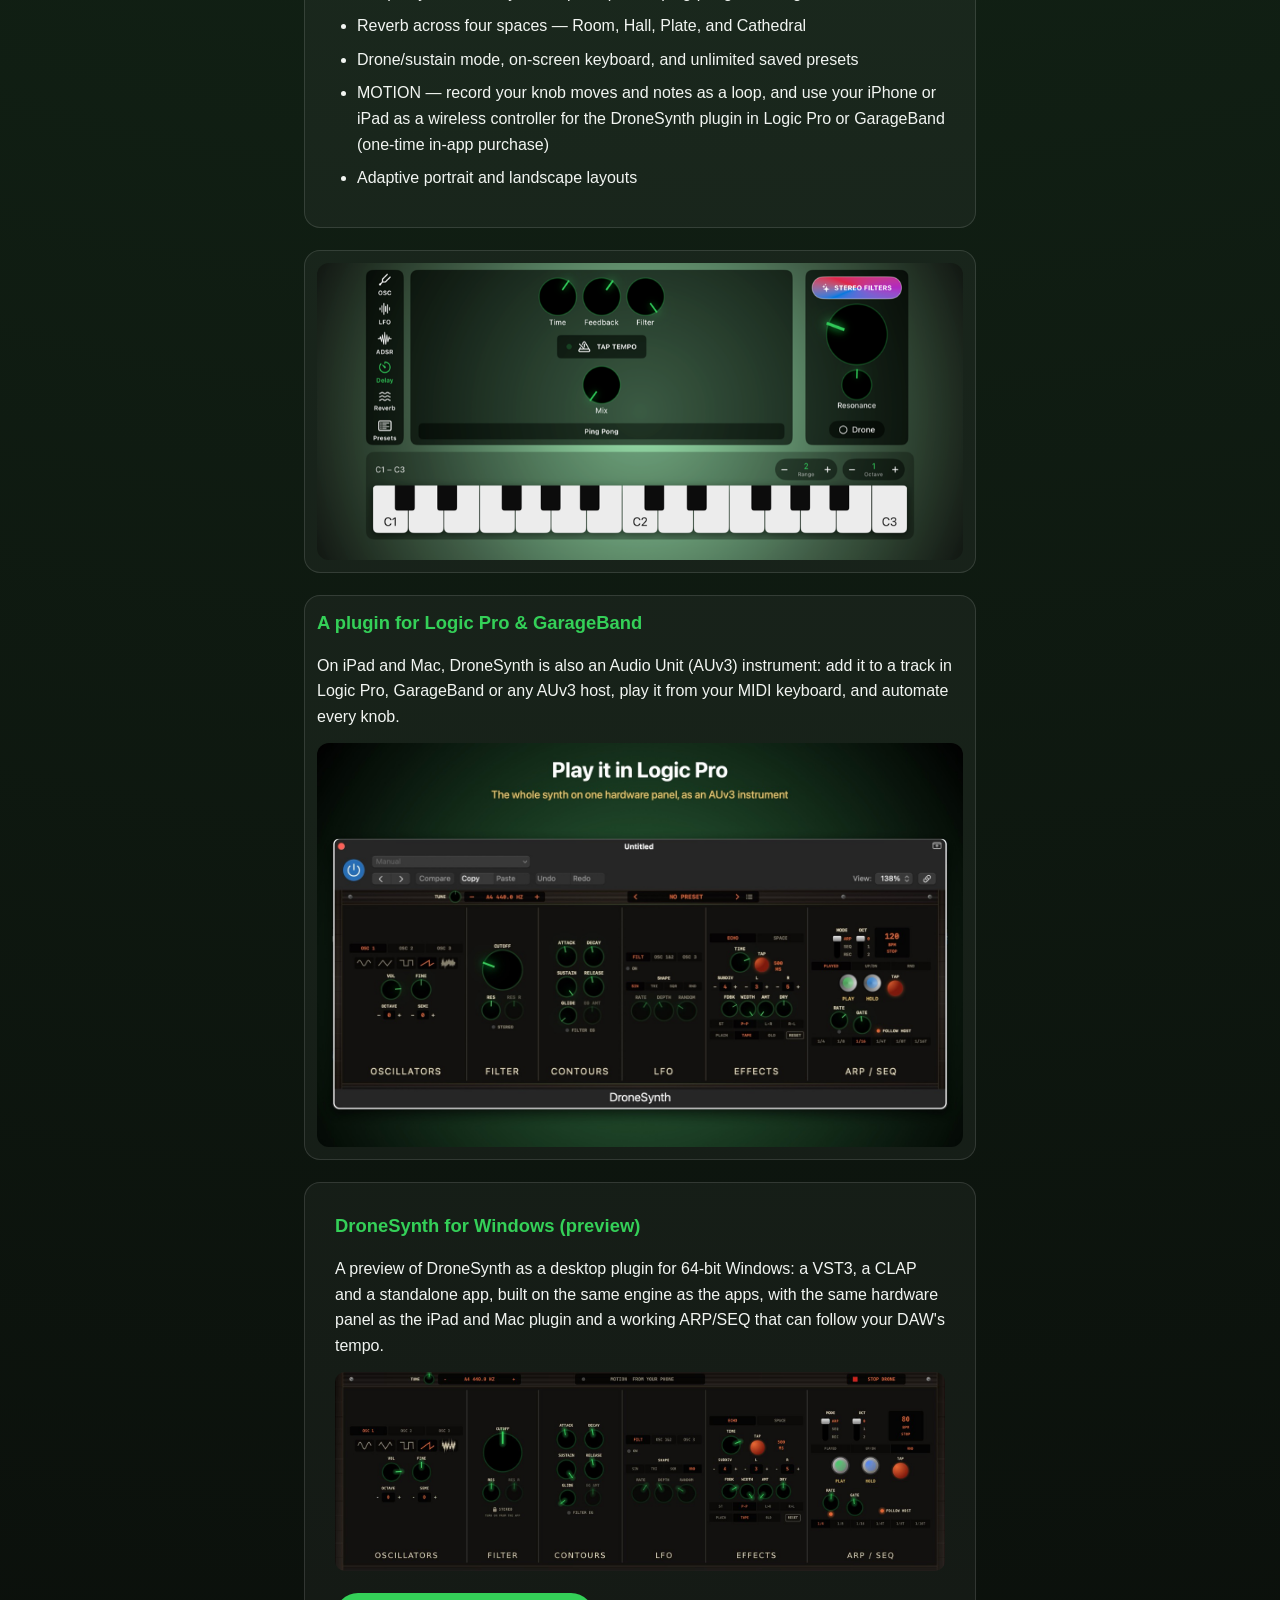
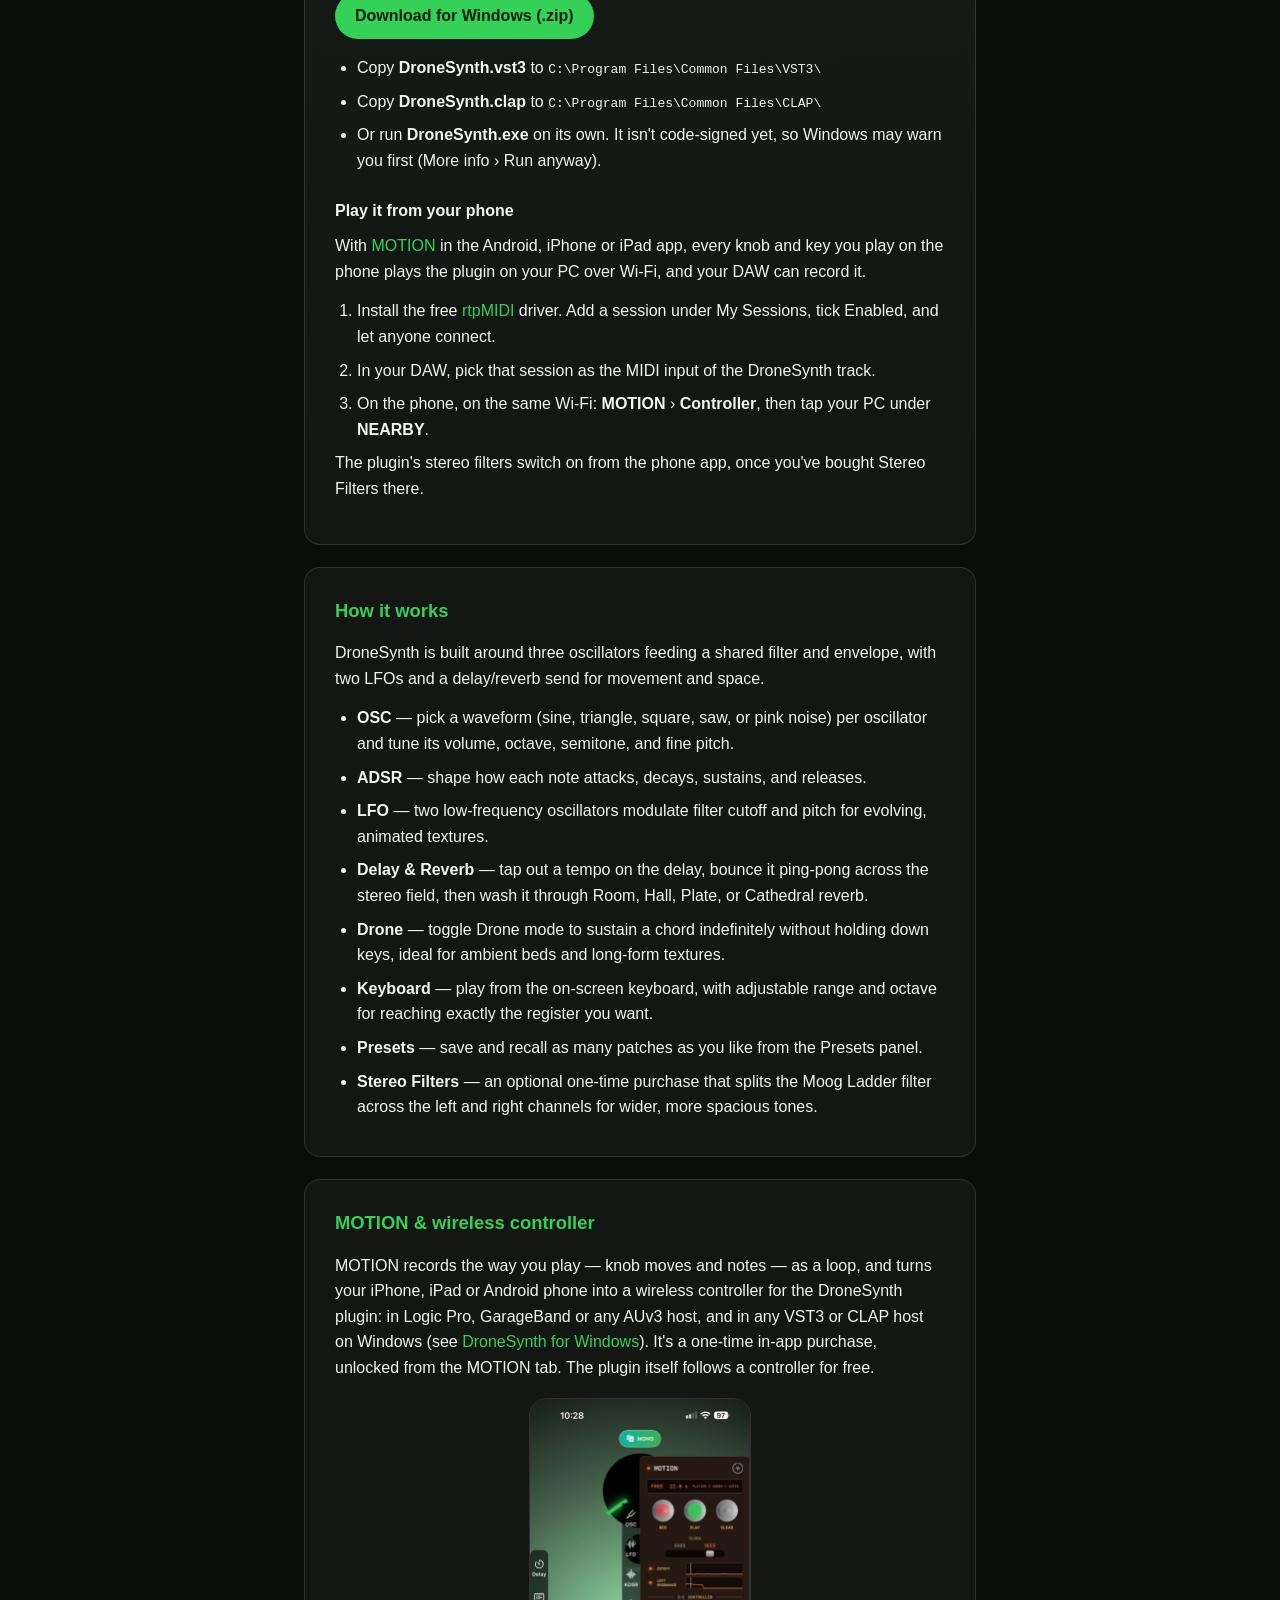
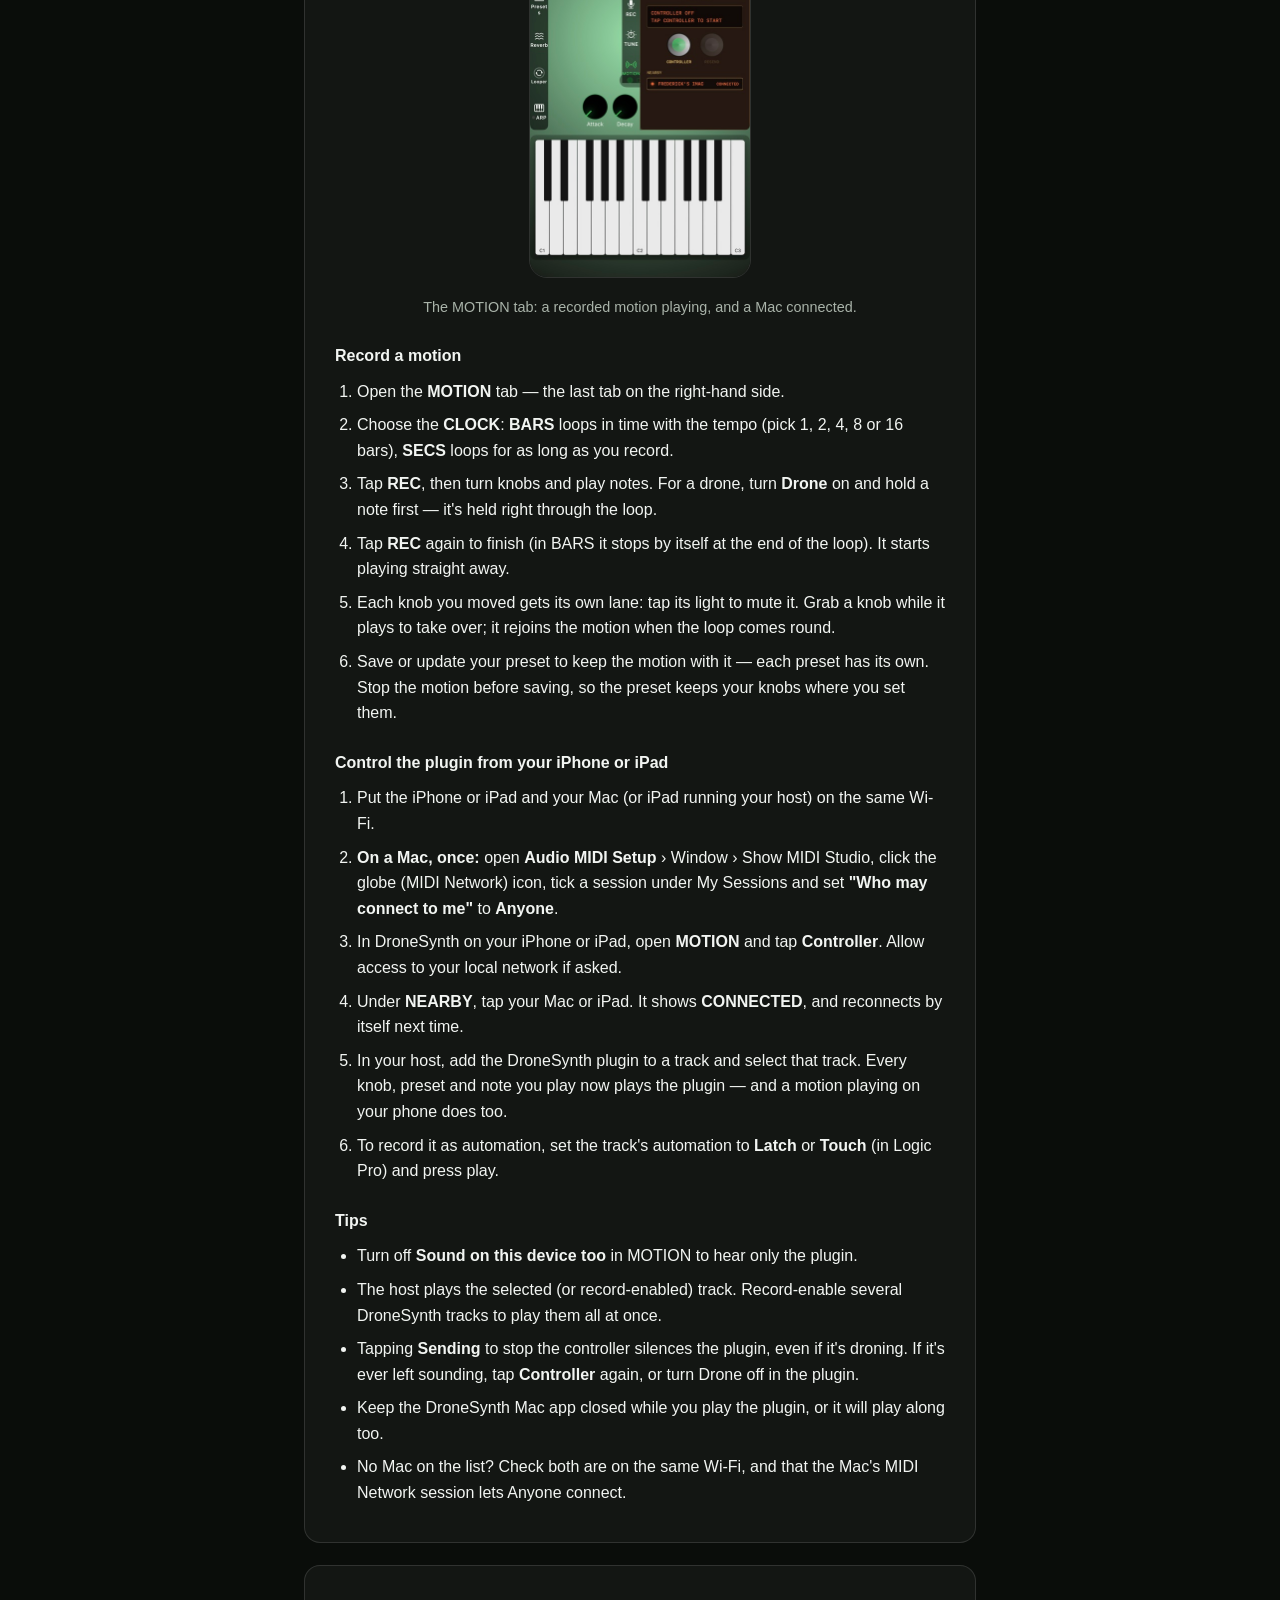
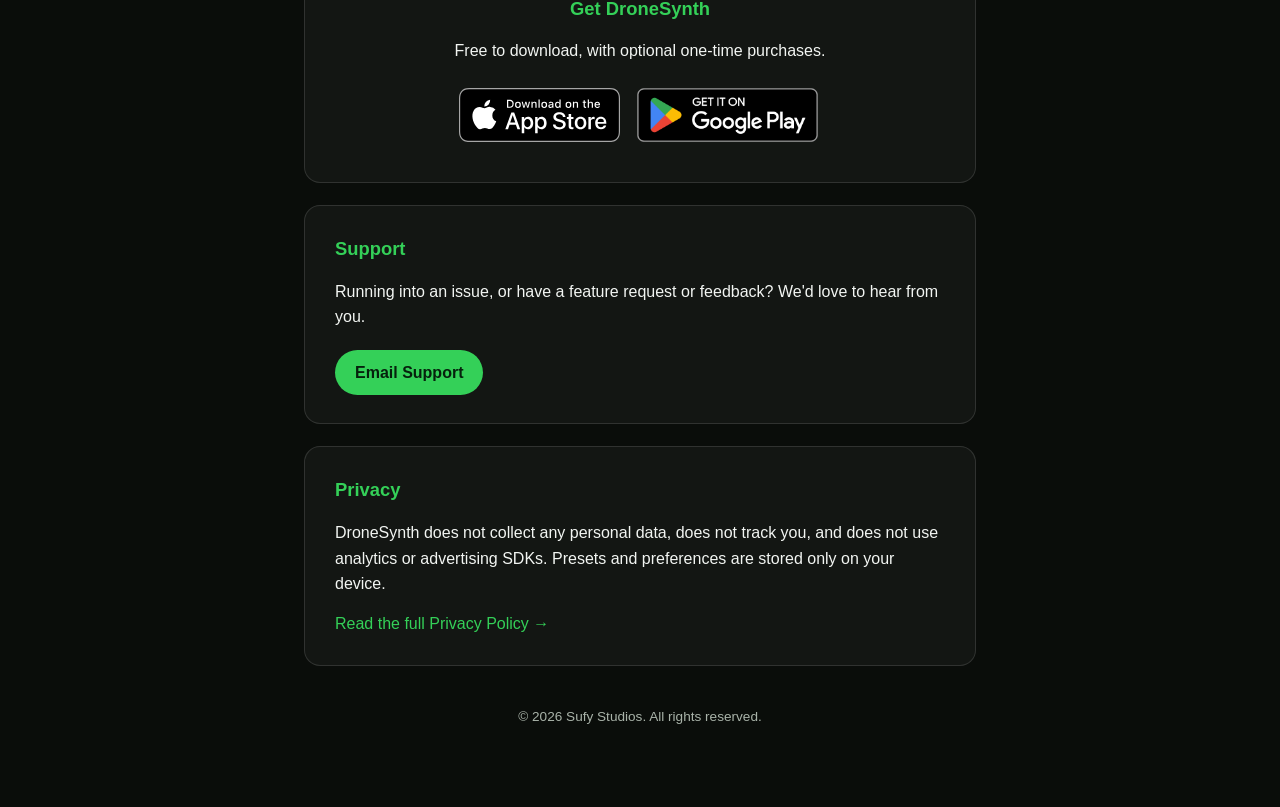
==== commit b20eb479: "Keep the Windows section's padding Co-Authored-By: Claude Opus 5.5 <noreply@anthropic.com>" ====
--- a/index.html
+++ b/index.html
@@ -92,7 +92,7 @@
     <section id="windows">
         <h2>DroneSynth for Windows (preview)</h2>
         <p>A preview of DroneSynth as a desktop plugin for 64-bit Windows: a VST3, a CLAP and a standalone app, built on the same engine as the apps, with the same hardware panel as the iPad and Mac plugin and a working ARP/SEQ that can follow your DAW's tempo.</p>
-        <img class="wide-screenshot" src="images/desktop-plugin.jpg" alt="The DroneSynth desktop plugin's hardware panel: oscillators, filter, contours, LFO, effects and ARP/SEQ" loading="lazy" style="margin-bottom: 16px;">
+        <img src="images/desktop-plugin.jpg" alt="The DroneSynth desktop plugin's hardware panel: oscillators, filter, contours, LFO, effects and ARP/SEQ" loading="lazy" style="display: block; width: 100%; border-radius: 10px; margin: 4px 0 16px;">
         <a class="button" href="https://github.com/sufystudios/DroneSynth-Website/releases/download/windows-plugin-0.3/DroneSynth-Windows.zip">Download for Windows (.zip)</a>
         <ul style="margin-top: 16px;">
             <li>Copy <strong>DroneSynth.vst3</strong> to <code>C:\Program Files\Common Files\VST3\</code></li>
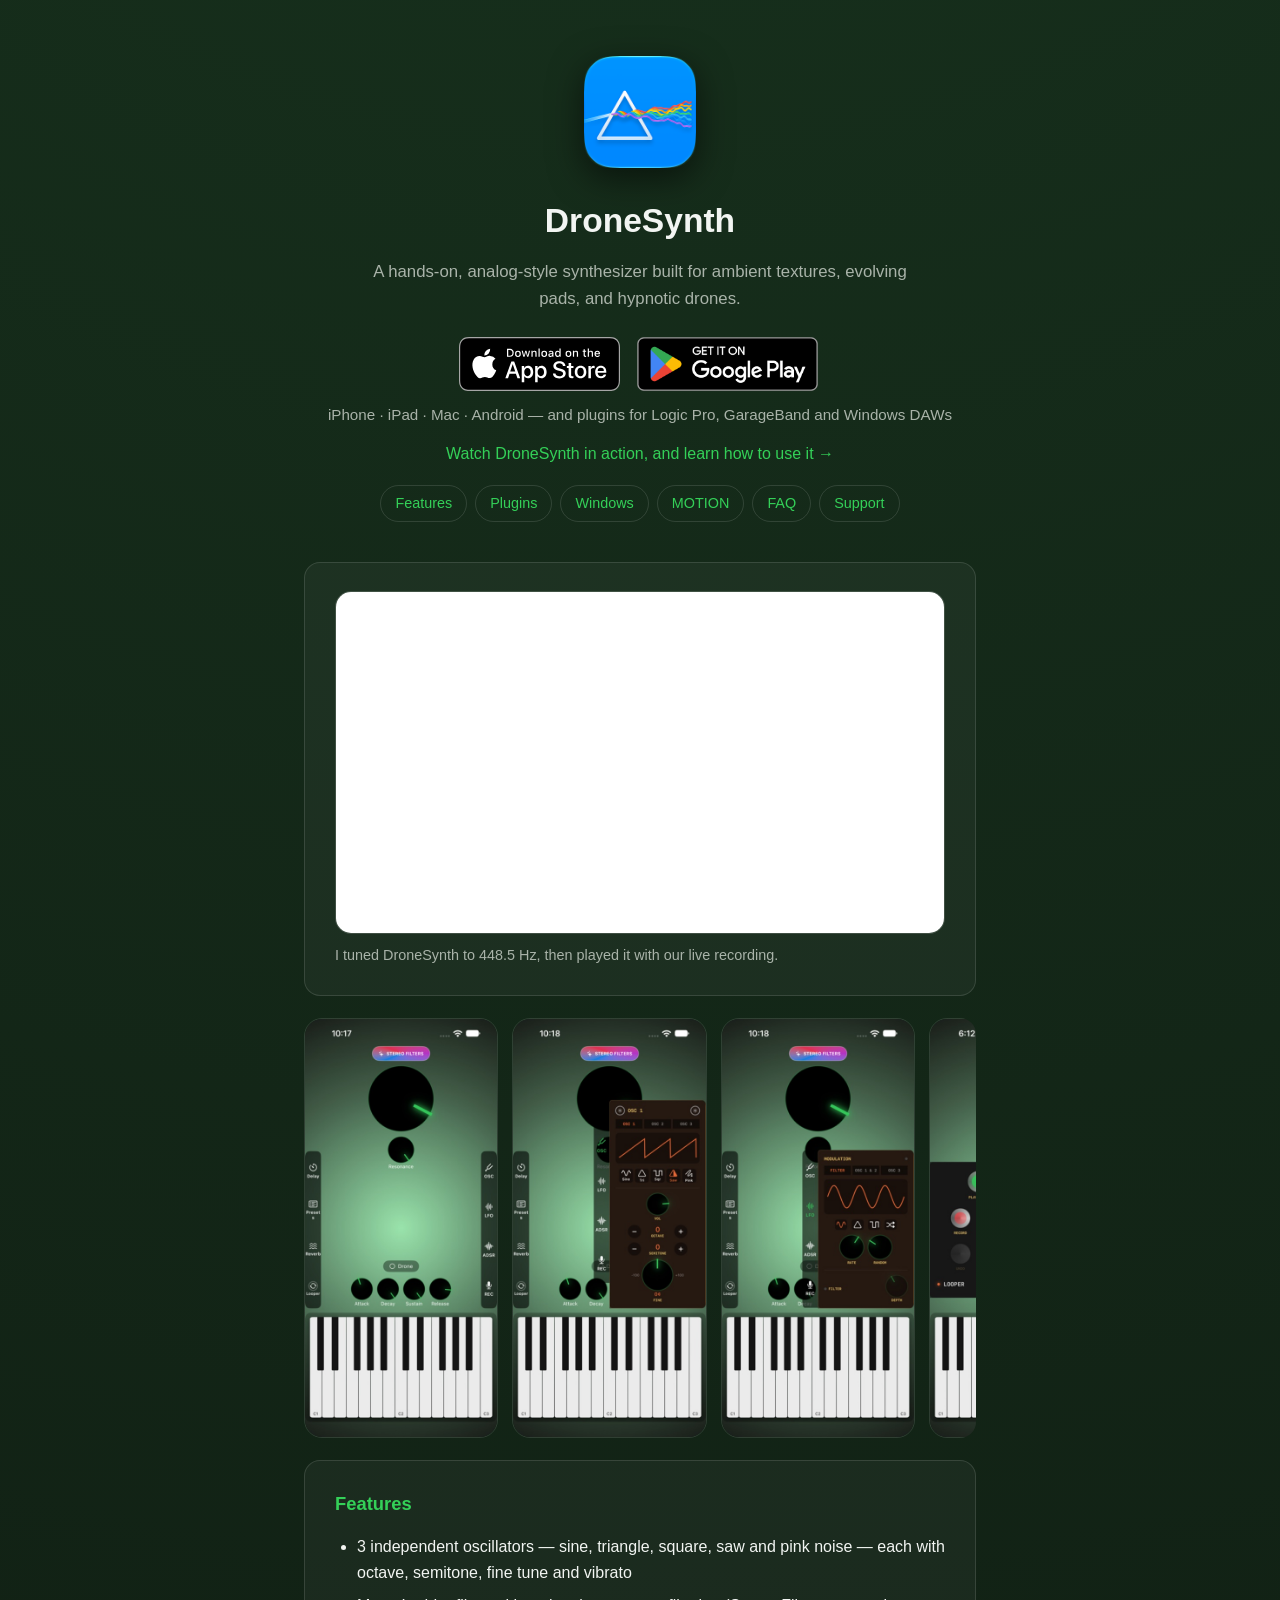
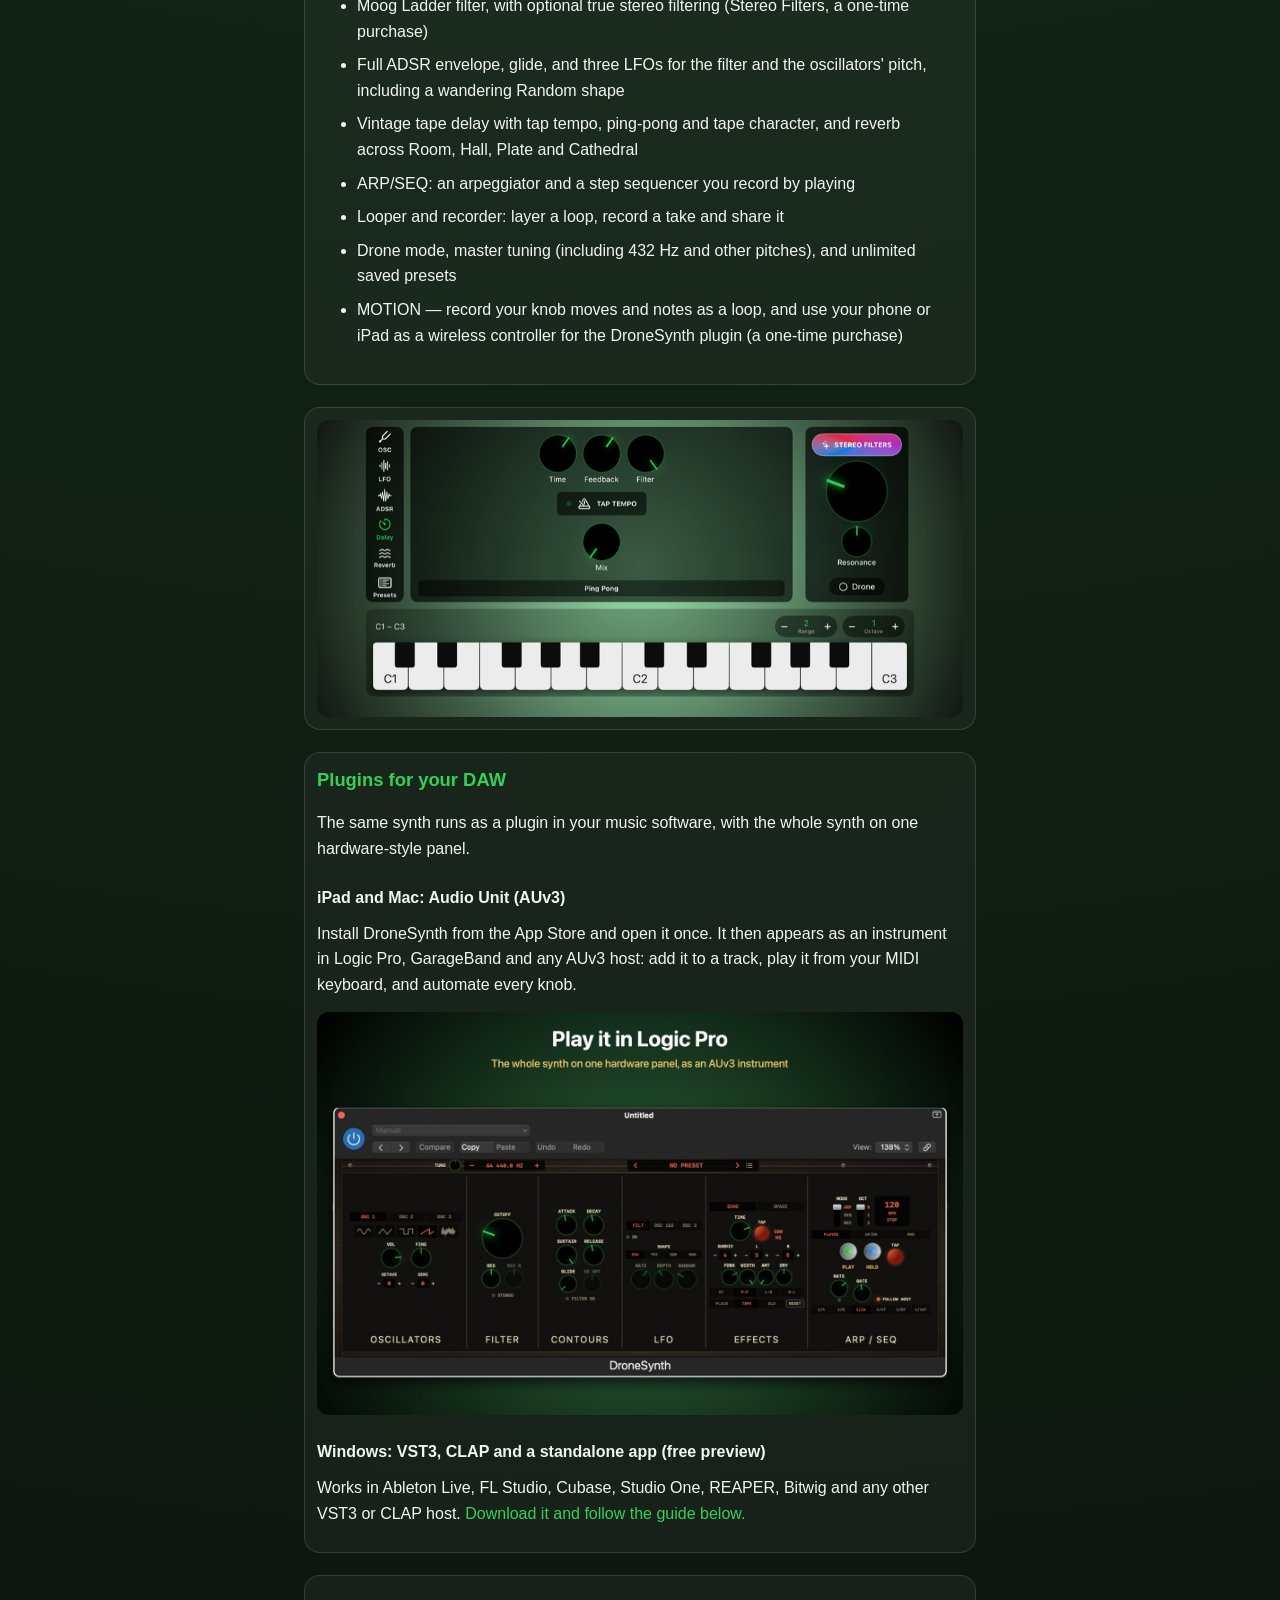
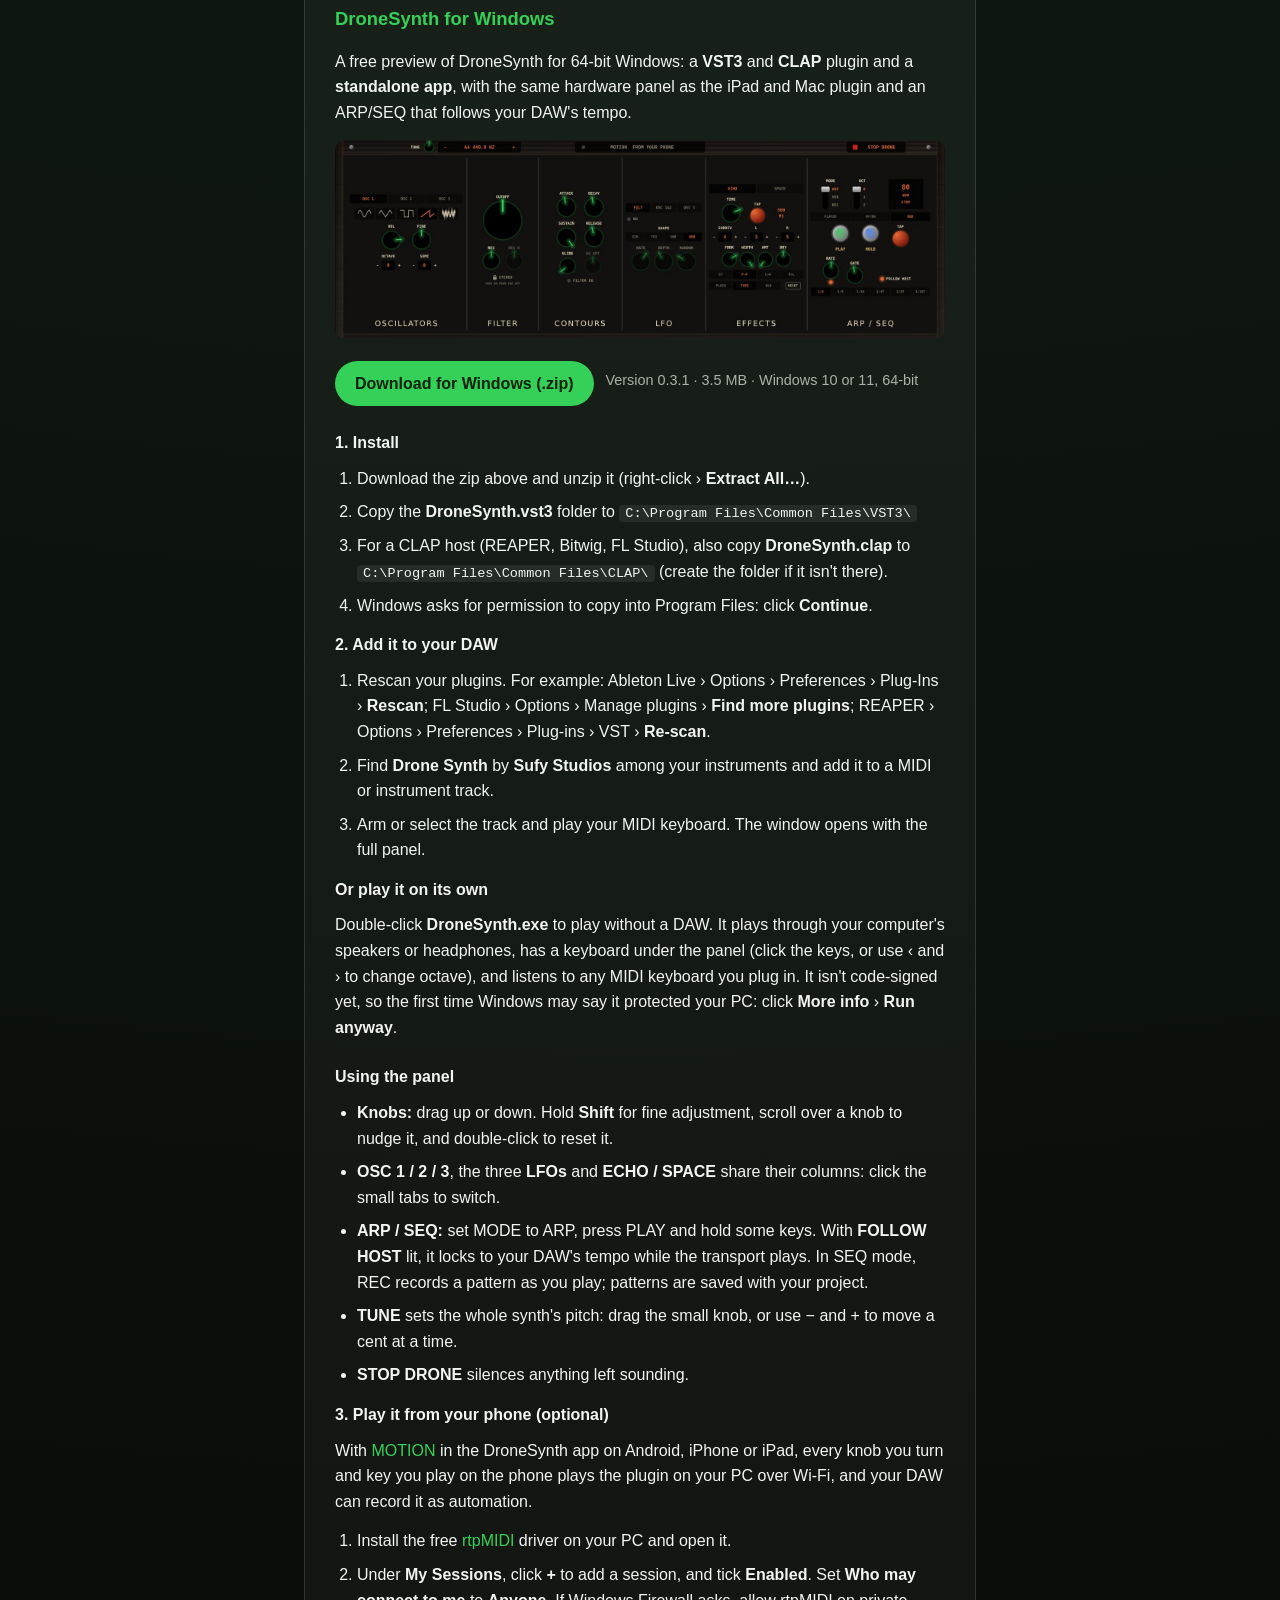
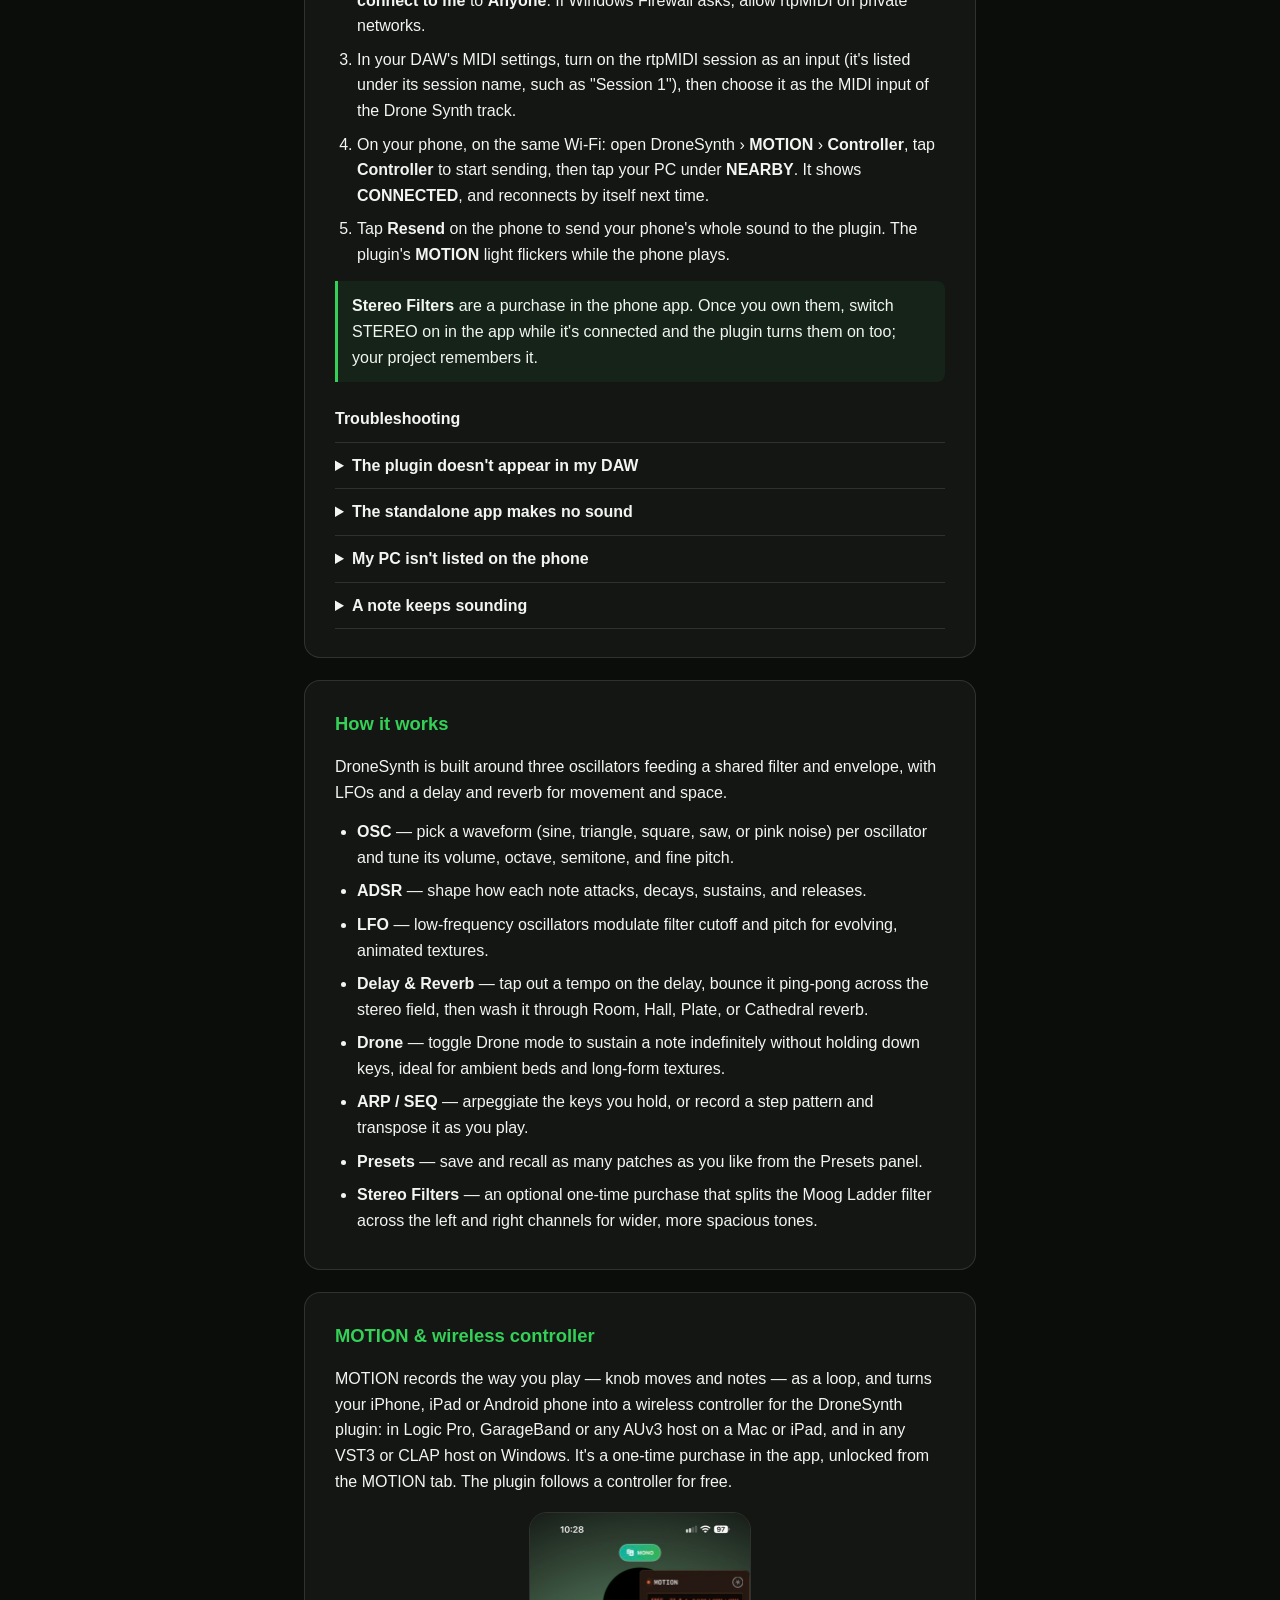
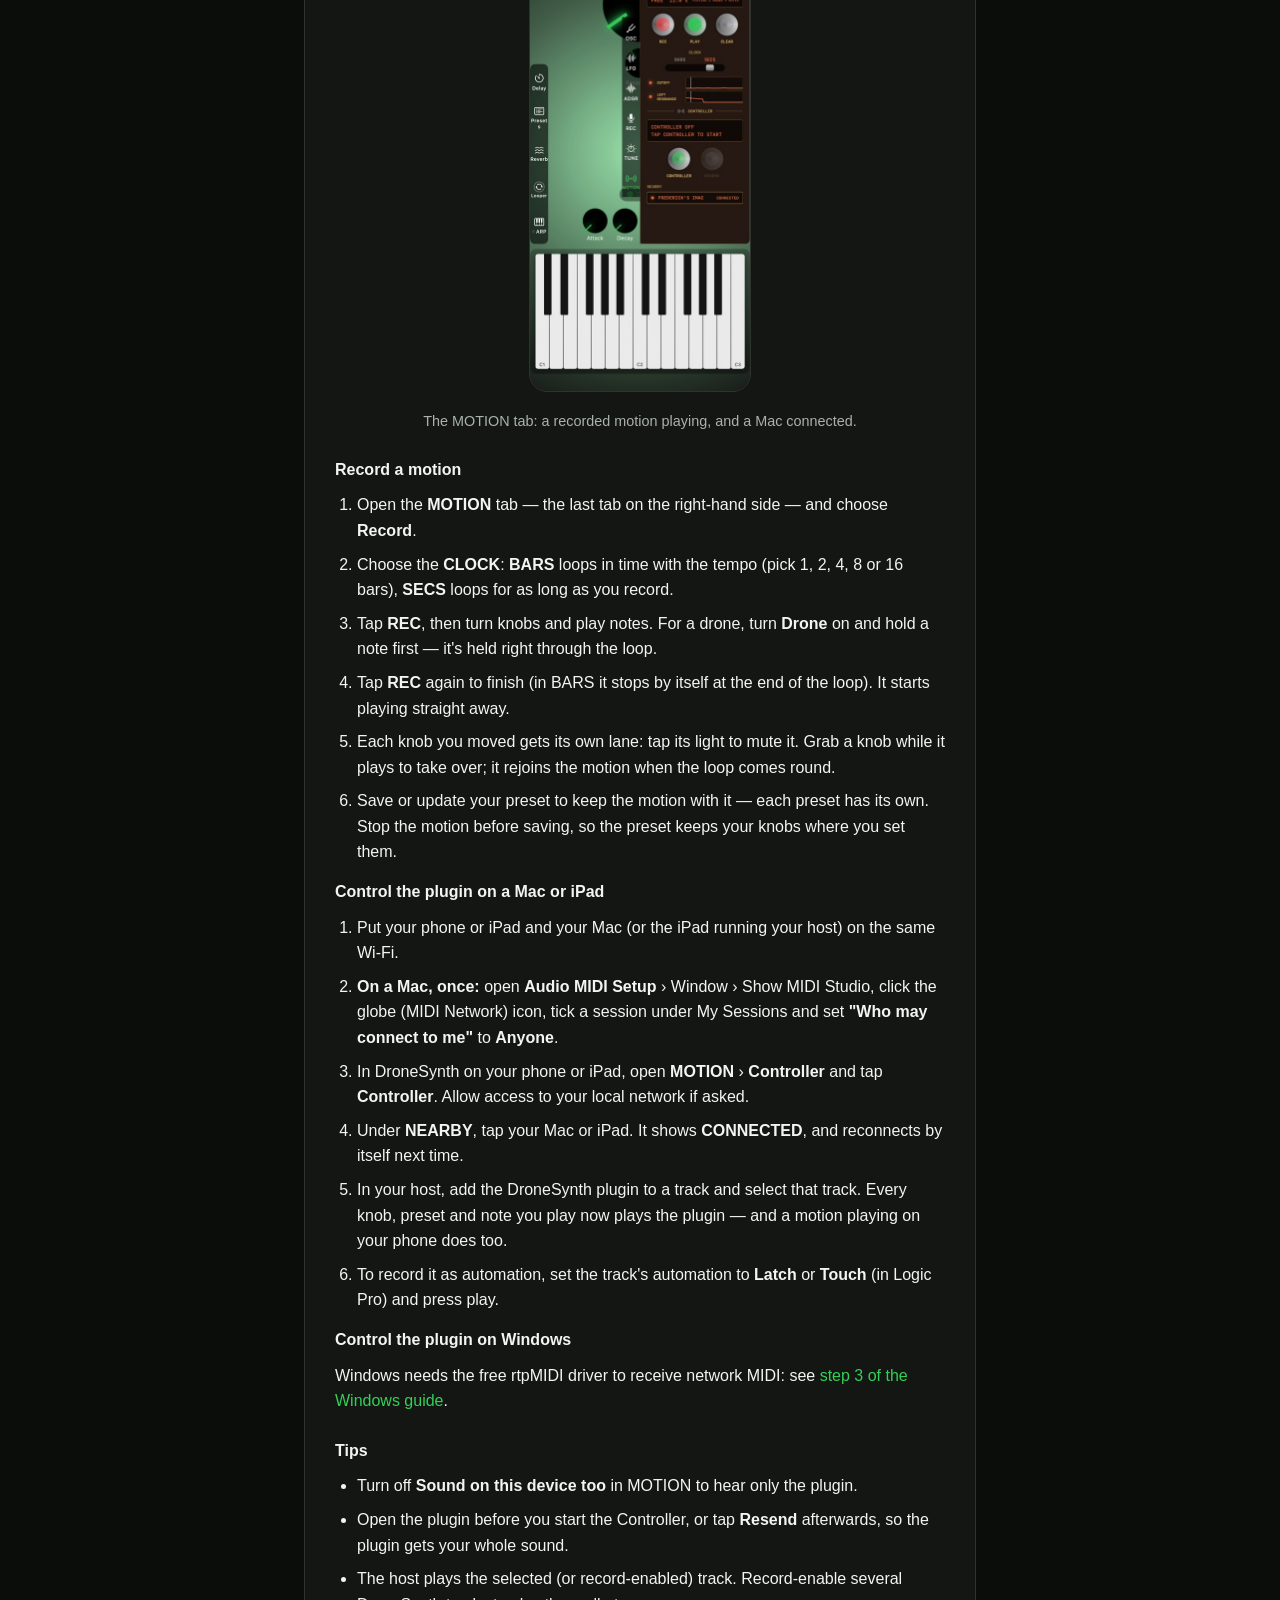
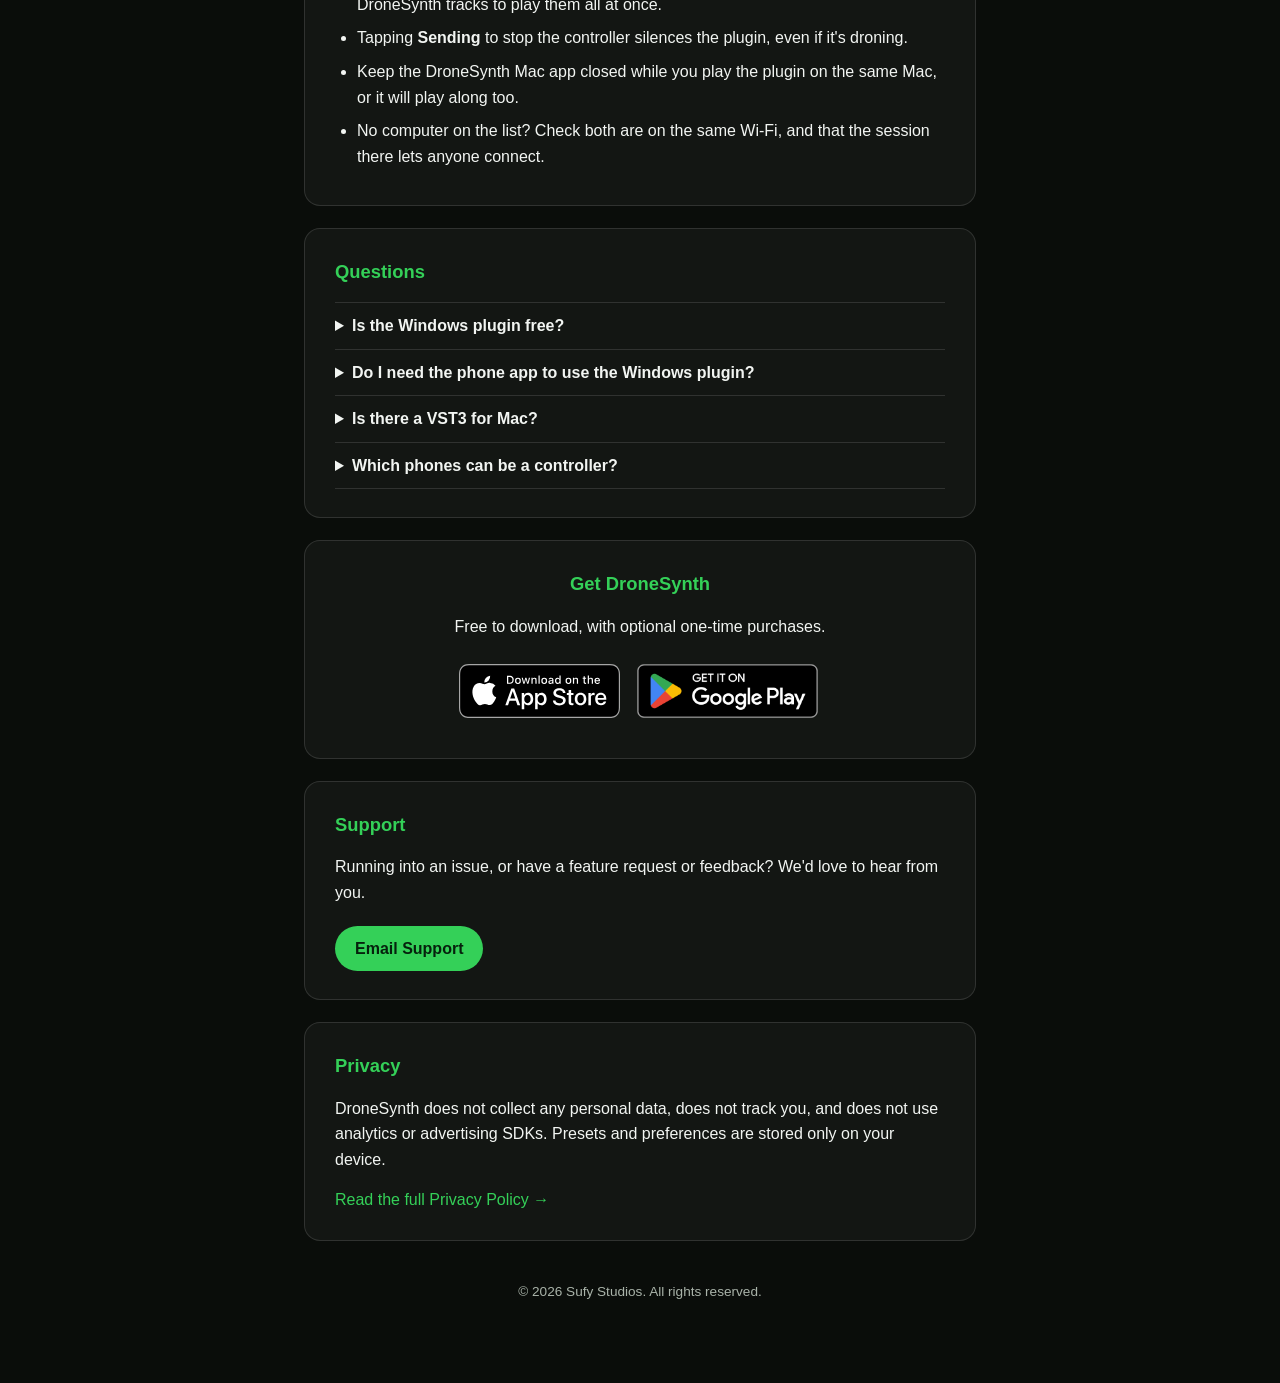
==== commit c5abeca8: "Website: full Windows guide (install, DAWs, standalone, panel, phone control, troubleshooting), plug" ====
--- a/index.html
+++ b/index.html
@@ -4,7 +4,7 @@
 <meta charset="UTF-8">
 <meta name="viewport" content="width=device-width, initial-scale=1.0">
 <title>DroneSynth — Hands-On Drone Synthesizer for iPhone, iPad, Mac &amp; Android</title>
-<meta name="description" content="DroneSynth is a hands-on, analog-style synthesizer for ambient textures, evolving pads and hypnotic drones — on iPhone, iPad, Mac and Android, and as a plugin in Logic Pro and GarageBand.">
+<meta name="description" content="DroneSynth is a hands-on, analog-style synthesizer for ambient textures, evolving pads and hypnotic drones — on iPhone, iPad, Mac and Android, as a plugin in Logic Pro and GarageBand, and as a free VST3/CLAP plugin for Windows.">
 <link rel="canonical" href="https://sufystudios.github.io/DroneSynth-Website/">
 
 <!-- How the page looks when it's shared: Facebook, Instagram, WhatsApp, Messages, X, Threads… -->
@@ -38,8 +38,16 @@
             <a href="https://apps.apple.com/app/dronesynth/id6804345659"><img class="badge-apple" src="images/badge-app-store.svg" alt="Download on the App Store"></a>
             <a href="https://play.google.com/store/apps/details?id=xyz.sufystudios.synthguide"><img class="badge-google" src="images/badge-google-play.png" alt="Get it on Google Play"></a>
         </div>
-        <p class="platforms">iPhone · iPad · Mac · Android — and a plugin for Logic Pro &amp; GarageBand</p>
+        <p class="platforms">iPhone · iPad · Mac · Android — and plugins for Logic Pro, GarageBand and Windows DAWs</p>
         <p><a href="videos.html">Watch DroneSynth in action, and learn how to use it →</a></p>
+        <nav class="quicklinks" aria-label="On this page">
+            <a href="#features">Features</a>
+            <a href="#plugins">Plugins</a>
+            <a href="#windows">Windows</a>
+            <a href="#motion">MOTION</a>
+            <a href="#faq">FAQ</a>
+            <a href="#support">Support</a>
+        </nav>
     </header>
 
     <section>
@@ -65,17 +73,17 @@
         <img src="images/screenshot-motion.jpg" alt="DroneSynth's MOTION tab playing a recorded motion" loading="lazy">
     </section>
 
-    <section>
+    <section id="features">
         <h2>Features</h2>
         <ul>
-            <li>3 independent oscillators — sine, triangle, square, saw, and pink noise</li>
-            <li>Full ADSR envelope and two independent LFOs modulating filter cutoff and pitch</li>
-            <li>Moog Ladder filter with optional true stereo filtering (in-app purchase)</li>
-            <li>Tempo-syncable delay with tap-tempo and ping-pong bouncing</li>
-            <li>Reverb across four spaces — Room, Hall, Plate, and Cathedral</li>
-            <li>Drone/sustain mode, on-screen keyboard, and unlimited saved presets</li>
-            <li>MOTION — record your knob moves and notes as a loop, and use your iPhone or iPad as a wireless controller for the DroneSynth plugin in Logic Pro or GarageBand (one-time in-app purchase)</li>
-            <li>Adaptive portrait and landscape layouts</li>
+            <li>3 independent oscillators — sine, triangle, square, saw and pink noise — each with octave, semitone, fine tune and vibrato</li>
+            <li>Moog Ladder filter, with optional true stereo filtering (Stereo Filters, a one-time purchase)</li>
+            <li>Full ADSR envelope, glide, and three LFOs for the filter and the oscillators' pitch, including a wandering Random shape</li>
+            <li>Vintage tape delay with tap tempo, ping-pong and tape character, and reverb across Room, Hall, Plate and Cathedral</li>
+            <li>ARP/SEQ: an arpeggiator and a step sequencer you record by playing</li>
+            <li>Looper and recorder: layer a loop, record a take and share it</li>
+            <li>Drone mode, master tuning (including 432 Hz and other pitches), and unlimited saved presets</li>
+            <li>MOTION — record your knob moves and notes as a loop, and use your phone or iPad as a wireless controller for the DroneSynth plugin (a one-time purchase)</li>
         </ul>
     </section>
 
@@ -83,42 +91,92 @@
         <img class="wide-screenshot" src="images/screenshot-landscape.png" alt="DroneSynth's landscape layout with delay and stereo filter panels" loading="lazy">
     </section>
 
-    <section>
-        <h2>A plugin for Logic Pro &amp; GarageBand</h2>
-        <p>On iPad and Mac, DroneSynth is also an Audio Unit (AUv3) instrument: add it to a track in Logic Pro, GarageBand or any AUv3 host, play it from your MIDI keyboard, and automate every knob.</p>
-        <img class="wide-screenshot" src="images/logic-plugin.jpg" alt="The DroneSynth plugin open in Logic Pro on a Mac" loading="lazy">
+    <section id="plugins">
+        <h2>Plugins for your DAW</h2>
+        <p>The same synth runs as a plugin in your music software, with the whole synth on one hardware-style panel.</p>
+        <h3>iPad and Mac: Audio Unit (AUv3)</h3>
+        <p>Install DroneSynth from the App Store and open it once. It then appears as an instrument in Logic Pro, GarageBand and any AUv3 host: add it to a track, play it from your MIDI keyboard, and automate every knob.</p>
+        <img class="wide-screenshot" src="images/logic-plugin.jpg" alt="The DroneSynth plugin open in Logic Pro on a Mac" loading="lazy" style="margin-top: 12px;">
+        <h3>Windows: VST3, CLAP and a standalone app (free preview)</h3>
+        <p>Works in Ableton Live, FL Studio, Cubase, Studio One, REAPER, Bitwig and any other VST3 or CLAP host. <a href="#windows">Download it and follow the guide below.</a></p>
     </section>
 
     <section id="windows">
-        <h2>DroneSynth for Windows (preview)</h2>
-        <p>A preview of DroneSynth as a desktop plugin for 64-bit Windows: a VST3, a CLAP and a standalone app, built on the same engine as the apps, with the same hardware panel as the iPad and Mac plugin and a working ARP/SEQ that can follow your DAW's tempo.</p>
-        <img src="images/desktop-plugin.jpg" alt="The DroneSynth desktop plugin's hardware panel: oscillators, filter, contours, LFO, effects and ARP/SEQ" loading="lazy" style="display: block; width: 100%; border-radius: 10px; margin: 4px 0 16px;">
-        <a class="button" href="https://github.com/sufystudios/DroneSynth-Website/releases/download/windows-plugin-0.3/DroneSynth-Windows.zip">Download for Windows (.zip)</a>
-        <ul style="margin-top: 16px;">
-            <li>Copy <strong>DroneSynth.vst3</strong> to <code>C:\Program Files\Common Files\VST3\</code></li>
-            <li>Copy <strong>DroneSynth.clap</strong> to <code>C:\Program Files\Common Files\CLAP\</code></li>
-            <li>Or run <strong>DroneSynth.exe</strong> on its own. It isn't code-signed yet, so Windows may warn you first (More info › Run anyway).</li>
-        </ul>
-        <h3>Play it from your phone</h3>
-        <p>With <a href="#motion">MOTION</a> in the Android, iPhone or iPad app, every knob and key you play on the phone plays the plugin on your PC over Wi-Fi, and your DAW can record it.</p>
-        <ol>
-            <li>Install the free <a href="https://www.tobias-erichsen.de/software/rtpmidi.html">rtpMIDI</a> driver. Add a session under My Sessions, tick Enabled, and let anyone connect.</li>
-            <li>In your DAW, pick that session as the MIDI input of the DroneSynth track.</li>
-            <li>On the phone, on the same Wi-Fi: <strong>MOTION</strong> › <strong>Controller</strong>, then tap your PC under <strong>NEARBY</strong>.</li>
-        </ol>
-        <p>The plugin's stereo filters switch on from the phone app, once you've bought Stereo Filters there.</p>
+        <h2>DroneSynth for Windows</h2>
+        <p>A free preview of DroneSynth for 64-bit Windows: a <strong>VST3</strong> and <strong>CLAP</strong> plugin and a <strong>standalone app</strong>, with the same hardware panel as the iPad and Mac plugin and an ARP/SEQ that follows your DAW's tempo.</p>
+        <img src="images/desktop-plugin.jpg" alt="The DroneSynth plugin for Windows: oscillators, filter, contours, LFO, effects and ARP/SEQ on one panel" loading="lazy" class="inline-shot">
+        <p class="download-row">
+            <a class="button" href="https://github.com/sufystudios/DroneSynth-Website/releases/download/windows-plugin-0.3.1/DroneSynth-Windows.zip">Download for Windows (.zip)</a>
+            <span class="muted">Version 0.3.1 · 3.5 MB · Windows 10 or 11, 64-bit</span>
+        </p>
+
+        <h3>1. Install</h3>
+        <ol>
+            <li>Download the zip above and unzip it (right-click › <strong>Extract All…</strong>).</li>
+            <li>Copy the <strong>DroneSynth.vst3</strong> folder to <code>C:\Program Files\Common Files\VST3\</code></li>
+            <li>For a CLAP host (REAPER, Bitwig, FL Studio), also copy <strong>DroneSynth.clap</strong> to <code>C:\Program Files\Common Files\CLAP\</code> (create the folder if it isn't there).</li>
+            <li>Windows asks for permission to copy into Program Files: click <strong>Continue</strong>.</li>
+        </ol>
+
+        <h3>2. Add it to your DAW</h3>
+        <ol>
+            <li>Rescan your plugins. For example: Ableton Live › Options › Preferences › Plug-Ins › <strong>Rescan</strong>; FL Studio › Options › Manage plugins › <strong>Find more plugins</strong>; REAPER › Options › Preferences › Plug-ins › VST › <strong>Re-scan</strong>.</li>
+            <li>Find <strong>Drone Synth</strong> by <strong>Sufy Studios</strong> among your instruments and add it to a MIDI or instrument track.</li>
+            <li>Arm or select the track and play your MIDI keyboard. The window opens with the full panel.</li>
+        </ol>
+
+        <h3>Or play it on its own</h3>
+        <p>Double-click <strong>DroneSynth.exe</strong> to play without a DAW. It plays through your computer's speakers or headphones, has a keyboard under the panel (click the keys, or use ‹ and › to change octave), and listens to any MIDI keyboard you plug in. It isn't code-signed yet, so the first time Windows may say it protected your PC: click <strong>More info</strong> › <strong>Run anyway</strong>.</p>
+
+        <h3>Using the panel</h3>
+        <ul>
+            <li><strong>Knobs:</strong> drag up or down. Hold <strong>Shift</strong> for fine adjustment, scroll over a knob to nudge it, and double-click to reset it.</li>
+            <li><strong>OSC 1 / 2 / 3</strong>, the three <strong>LFOs</strong> and <strong>ECHO / SPACE</strong> share their columns: click the small tabs to switch.</li>
+            <li><strong>ARP / SEQ:</strong> set MODE to ARP, press PLAY and hold some keys. With <strong>FOLLOW HOST</strong> lit, it locks to your DAW's tempo while the transport plays. In SEQ mode, REC records a pattern as you play; patterns are saved with your project.</li>
+            <li><strong>TUNE</strong> sets the whole synth's pitch: drag the small knob, or use − and + to move a cent at a time.</li>
+            <li><strong>STOP DRONE</strong> silences anything left sounding.</li>
+        </ul>
+
+        <h3>3. Play it from your phone (optional)</h3>
+        <p>With <a href="#motion">MOTION</a> in the DroneSynth app on Android, iPhone or iPad, every knob you turn and key you play on the phone plays the plugin on your PC over Wi-Fi, and your DAW can record it as automation.</p>
+        <ol>
+            <li>Install the free <a href="https://www.tobias-erichsen.de/software/rtpmidi.html">rtpMIDI</a> driver on your PC and open it.</li>
+            <li>Under <strong>My Sessions</strong>, click <strong>+</strong> to add a session, and tick <strong>Enabled</strong>. Set <strong>Who may connect to me</strong> to <strong>Anyone</strong>. If Windows Firewall asks, allow rtpMIDI on private networks.</li>
+            <li>In your DAW's MIDI settings, turn on the rtpMIDI session as an input (it's listed under its session name, such as "Session 1"), then choose it as the MIDI input of the Drone Synth track.</li>
+            <li>On your phone, on the same Wi-Fi: open DroneSynth › <strong>MOTION</strong> › <strong>Controller</strong>, tap <strong>Controller</strong> to start sending, then tap your PC under <strong>NEARBY</strong>. It shows <strong>CONNECTED</strong>, and reconnects by itself next time.</li>
+            <li>Tap <strong>Resend</strong> on the phone to send your phone's whole sound to the plugin. The plugin's <strong>MOTION</strong> light flickers while the phone plays.</li>
+        </ol>
+        <p class="note"><strong>Stereo Filters</strong> are a purchase in the phone app. Once you own them, switch STEREO on in the app while it's connected and the plugin turns them on too; your project remembers it.</p>
+
+        <h3>Troubleshooting</h3>
+        <details>
+            <summary>The plugin doesn't appear in my DAW</summary>
+            <p>Check the files are in the folders above (the VST3 is a folder called DroneSynth.vst3), then rescan. Some DAWs only list new plugins after a restart. It's 64-bit only, so it won't load in a 32-bit DAW.</p>
+        </details>
+        <details>
+            <summary>The standalone app makes no sound</summary>
+            <p>It plays through Windows' default output: check the speaker icon in the taskbar and choose your speakers or headphones there, then start the app again. Version 0.3 and earlier needed JACK to play; download 0.3.1.</p>
+        </details>
+        <details>
+            <summary>My PC isn't listed on the phone</summary>
+            <p>Both must be on the same Wi-Fi (not a guest network). In rtpMIDI, the session must be ticked Enabled with "Who may connect to me" set to Anyone, and Windows Firewall must allow rtpMIDI. Restarting rtpMIDI often helps.</p>
+        </details>
+        <details>
+            <summary>A note keeps sounding</summary>
+            <p>Click <strong>STOP DRONE</strong> at the top of the panel. On the phone, turning Drone off or stopping the Controller also silences the plugin.</p>
+        </details>
     </section>
 
     <section>
         <h2>How it works</h2>
-        <p>DroneSynth is built around three oscillators feeding a shared filter and envelope, with two LFOs and a delay/reverb send for movement and space.</p>
+        <p>DroneSynth is built around three oscillators feeding a shared filter and envelope, with LFOs and a delay and reverb for movement and space.</p>
         <ul>
             <li><strong>OSC</strong> — pick a waveform (sine, triangle, square, saw, or pink noise) per oscillator and tune its volume, octave, semitone, and fine pitch.</li>
             <li><strong>ADSR</strong> — shape how each note attacks, decays, sustains, and releases.</li>
-            <li><strong>LFO</strong> — two low-frequency oscillators modulate filter cutoff and pitch for evolving, animated textures.</li>
+            <li><strong>LFO</strong> — low-frequency oscillators modulate filter cutoff and pitch for evolving, animated textures.</li>
             <li><strong>Delay &amp; Reverb</strong> — tap out a tempo on the delay, bounce it ping-pong across the stereo field, then wash it through Room, Hall, Plate, or Cathedral reverb.</li>
-            <li><strong>Drone</strong> — toggle Drone mode to sustain a chord indefinitely without holding down keys, ideal for ambient beds and long-form textures.</li>
-            <li><strong>Keyboard</strong> — play from the on-screen keyboard, with adjustable range and octave for reaching exactly the register you want.</li>
+            <li><strong>Drone</strong> — toggle Drone mode to sustain a note indefinitely without holding down keys, ideal for ambient beds and long-form textures.</li>
+            <li><strong>ARP / SEQ</strong> — arpeggiate the keys you hold, or record a step pattern and transpose it as you play.</li>
             <li><strong>Presets</strong> — save and recall as many patches as you like from the Presets panel.</li>
             <li><strong>Stereo Filters</strong> — an optional one-time purchase that splits the Moog Ladder filter across the left and right channels for wider, more spacious tones.</li>
         </ul>
@@ -126,7 +184,7 @@
 
     <section id="motion">
         <h2>MOTION &amp; wireless controller</h2>
-        <p>MOTION records the way you play — knob moves and notes — as a loop, and turns your iPhone, iPad or Android phone into a wireless controller for the DroneSynth plugin: in Logic Pro, GarageBand or any AUv3 host, and in any VST3 or CLAP host on Windows (see <a href="#windows">DroneSynth for Windows</a>). It's a one-time in-app purchase, unlocked from the MOTION tab. The plugin itself follows a controller for free.</p>
+        <p>MOTION records the way you play — knob moves and notes — as a loop, and turns your iPhone, iPad or Android phone into a wireless controller for the DroneSynth plugin: in Logic Pro, GarageBand or any AUv3 host on a Mac or iPad, and in any VST3 or CLAP host on Windows. It's a one-time purchase in the app, unlocked from the MOTION tab. The plugin follows a controller for free.</p>
 
         <figure class="feature-shot">
             <img src="images/screenshot-motion.jpg" alt="DroneSynth's MOTION tab playing a recorded motion, with its cutoff and resonance lanes and a Mac connected as a controller" loading="lazy">
@@ -135,7 +193,7 @@
 
         <h3>Record a motion</h3>
         <ol>
-            <li>Open the <strong>MOTION</strong> tab — the last tab on the right-hand side.</li>
+            <li>Open the <strong>MOTION</strong> tab — the last tab on the right-hand side — and choose <strong>Record</strong>.</li>
             <li>Choose the <strong>CLOCK</strong>: <strong>BARS</strong> loops in time with the tempo (pick 1, 2, 4, 8 or 16 bars), <strong>SECS</strong> loops for as long as you record.</li>
             <li>Tap <strong>REC</strong>, then turn knobs and play notes. For a drone, turn <strong>Drone</strong> on and hold a note first — it's held right through the loop.</li>
             <li>Tap <strong>REC</strong> again to finish (in BARS it stops by itself at the end of the loop). It starts playing straight away.</li>
@@ -143,24 +201,48 @@
             <li>Save or update your preset to keep the motion with it — each preset has its own. Stop the motion before saving, so the preset keeps your knobs where you set them.</li>
         </ol>
 
-        <h3>Control the plugin from your iPhone or iPad</h3>
-        <ol>
-            <li>Put the iPhone or iPad and your Mac (or iPad running your host) on the same Wi-Fi.</li>
+        <h3>Control the plugin on a Mac or iPad</h3>
+        <ol>
+            <li>Put your phone or iPad and your Mac (or the iPad running your host) on the same Wi-Fi.</li>
             <li><strong>On a Mac, once:</strong> open <strong>Audio MIDI Setup</strong> › Window › Show MIDI Studio, click the globe (MIDI Network) icon, tick a session under My Sessions and set <strong>"Who may connect to me"</strong> to <strong>Anyone</strong>.</li>
-            <li>In DroneSynth on your iPhone or iPad, open <strong>MOTION</strong> and tap <strong>Controller</strong>. Allow access to your local network if asked.</li>
+            <li>In DroneSynth on your phone or iPad, open <strong>MOTION</strong> › <strong>Controller</strong> and tap <strong>Controller</strong>. Allow access to your local network if asked.</li>
             <li>Under <strong>NEARBY</strong>, tap your Mac or iPad. It shows <strong>CONNECTED</strong>, and reconnects by itself next time.</li>
             <li>In your host, add the DroneSynth plugin to a track and select that track. Every knob, preset and note you play now plays the plugin — and a motion playing on your phone does too.</li>
             <li>To record it as automation, set the track's automation to <strong>Latch</strong> or <strong>Touch</strong> (in Logic Pro) and press play.</li>
         </ol>
 
+        <h3>Control the plugin on Windows</h3>
+        <p>Windows needs the free rtpMIDI driver to receive network MIDI: see <a href="#windows">step 3 of the Windows guide</a>.</p>
+
         <h3>Tips</h3>
         <ul>
             <li>Turn off <strong>Sound on this device too</strong> in MOTION to hear only the plugin.</li>
+            <li>Open the plugin before you start the Controller, or tap <strong>Resend</strong> afterwards, so the plugin gets your whole sound.</li>
             <li>The host plays the selected (or record-enabled) track. Record-enable several DroneSynth tracks to play them all at once.</li>
-            <li>Tapping <strong>Sending</strong> to stop the controller silences the plugin, even if it's droning. If it's ever left sounding, tap <strong>Controller</strong> again, or turn Drone off in the plugin.</li>
-            <li>Keep the DroneSynth Mac app closed while you play the plugin, or it will play along too.</li>
-            <li>No Mac on the list? Check both are on the same Wi-Fi, and that the Mac's MIDI Network session lets Anyone connect.</li>
-        </ul>
+            <li>Tapping <strong>Sending</strong> to stop the controller silences the plugin, even if it's droning.</li>
+            <li>Keep the DroneSynth Mac app closed while you play the plugin on the same Mac, or it will play along too.</li>
+            <li>No computer on the list? Check both are on the same Wi-Fi, and that the session there lets anyone connect.</li>
+        </ul>
+    </section>
+
+    <section id="faq">
+        <h2>Questions</h2>
+        <details>
+            <summary>Is the Windows plugin free?</summary>
+            <p>Yes. MOTION and Stereo Filters are optional purchases in the phone and iPad apps; the plugin follows them for free.</p>
+        </details>
+        <details>
+            <summary>Do I need the phone app to use the Windows plugin?</summary>
+            <p>No. It's a complete synth on its own: play it from your MIDI keyboard or its own keyboard. The app adds wireless control and the stereo filters.</p>
+        </details>
+        <details>
+            <summary>Is there a VST3 for Mac?</summary>
+            <p>On a Mac, use the Audio Unit that comes with the App Store app, in Logic Pro, GarageBand or any AU host. A Mac VST3 and CLAP for other DAWs are on the way.</p>
+        </details>
+        <details>
+            <summary>Which phones can be a controller?</summary>
+            <p>iPhone and iPad with DroneSynth, with MOTION unlocked. On Android, MOTION arrives in DroneSynth 3.2, coming soon to Google Play.</p>
+        </details>
     </section>
 
     <section class="get-it">
@@ -172,7 +254,7 @@
         </div>
     </section>
 
-    <section>
+    <section id="support">
         <h2>Support</h2>
         <p>Running into an issue, or have a feature request or feedback? We'd love to hear from you.</p>
         <a class="button" href="mailto:DroneSynthSupport@icloud.com">Email Support</a>
--- a/style.css
+++ b/style.css
@@ -273,3 +273,91 @@
 p {
     margin: 0 0 14px;
 }
+
+/* Quick links under the header. */
+nav.quicklinks {
+    display: flex;
+    flex-wrap: wrap;
+    justify-content: center;
+    gap: 8px;
+    margin-top: 18px;
+}
+
+nav.quicklinks a {
+    padding: 6px 14px;
+    border: 1px solid var(--border);
+    border-radius: 999px;
+    font-size: 0.9rem;
+}
+
+nav.quicklinks a:hover {
+    text-decoration: none;
+    background: var(--panel);
+}
+
+section[id] {
+    scroll-margin-top: 16px;
+}
+
+code {
+    font-family: ui-monospace, SFMono-Regular, Menlo, Consolas, monospace;
+    font-size: 0.85em;
+    background: rgba(255, 255, 255, 0.07);
+    padding: 1px 6px;
+    border-radius: 4px;
+    word-break: break-all;
+}
+
+ol li, ul li {
+    margin-bottom: 8px;
+}
+
+section ol + p, section ul + p, section ol + h3, section ul + h3 {
+    margin-top: 14px;
+}
+
+.inline-shot {
+    display: block;
+    width: 100%;
+    border-radius: 10px;
+    margin: 4px 0 16px;
+}
+
+.download-row {
+    display: flex;
+    flex-wrap: wrap;
+    align-items: center;
+    gap: 12px;
+}
+
+.muted {
+    color: var(--muted);
+    font-size: 0.9rem;
+}
+
+.note {
+    margin-top: 14px;
+    padding: 12px 14px;
+    border-left: 3px solid var(--accent);
+    background: rgba(52, 208, 88, 0.07);
+    border-radius: 0 8px 8px 0;
+}
+
+details {
+    border-top: 1px solid var(--border);
+    padding: 10px 0;
+}
+
+details:last-of-type {
+    border-bottom: 1px solid var(--border);
+}
+
+summary {
+    cursor: pointer;
+    font-weight: 600;
+}
+
+details p {
+    margin: 8px 0 0;
+    color: var(--muted);
+}
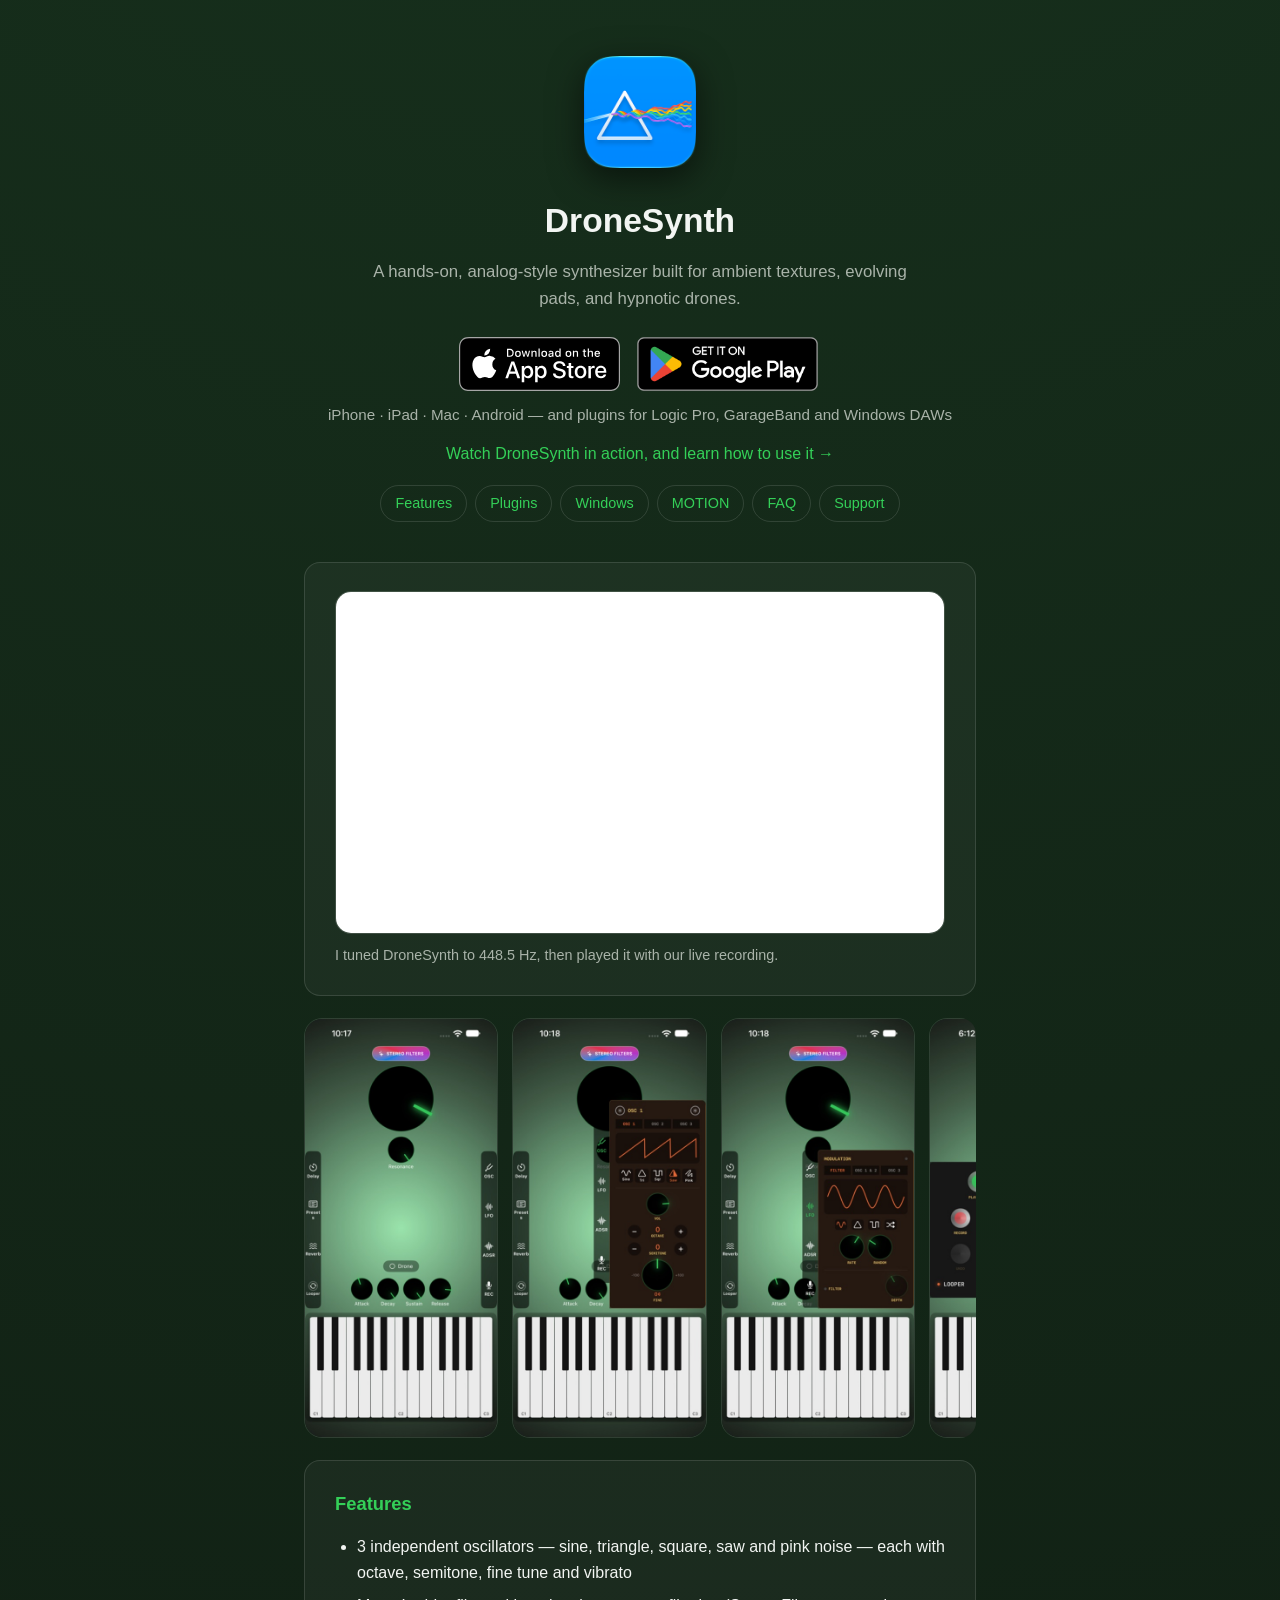
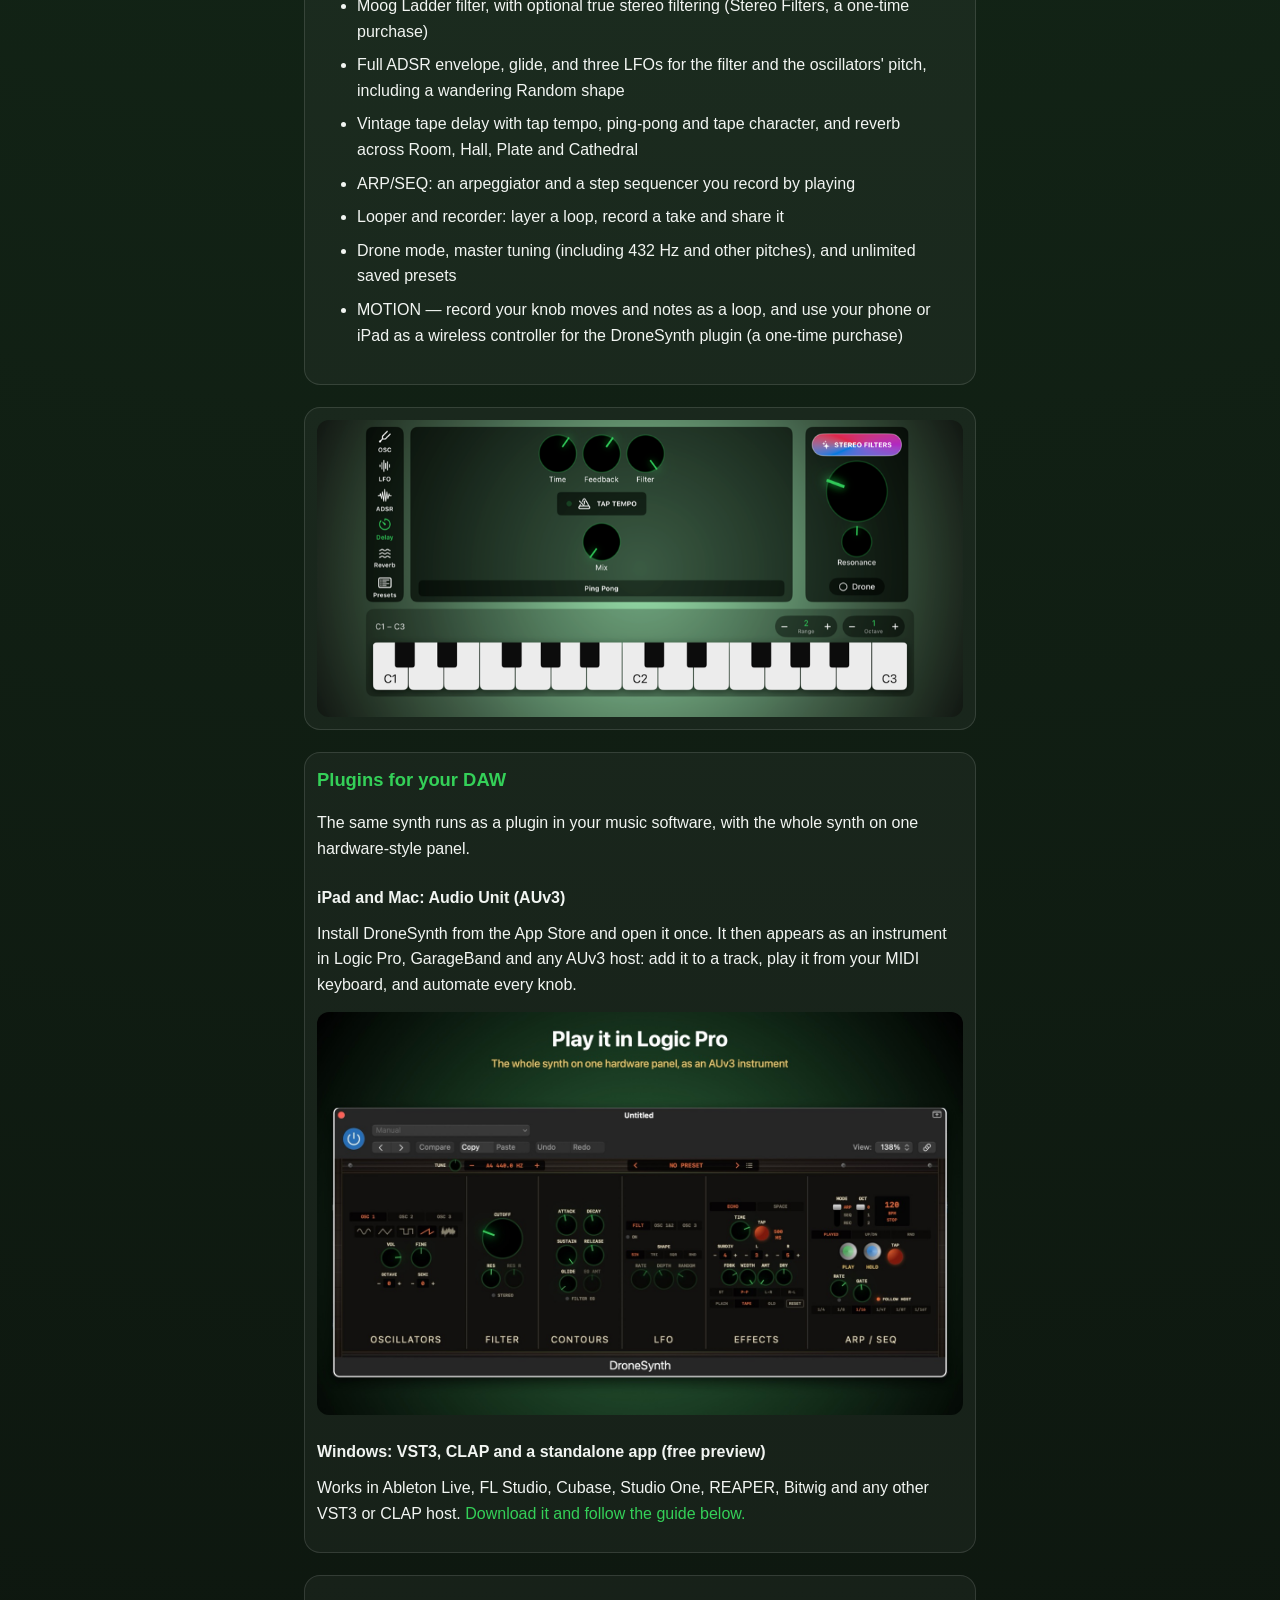
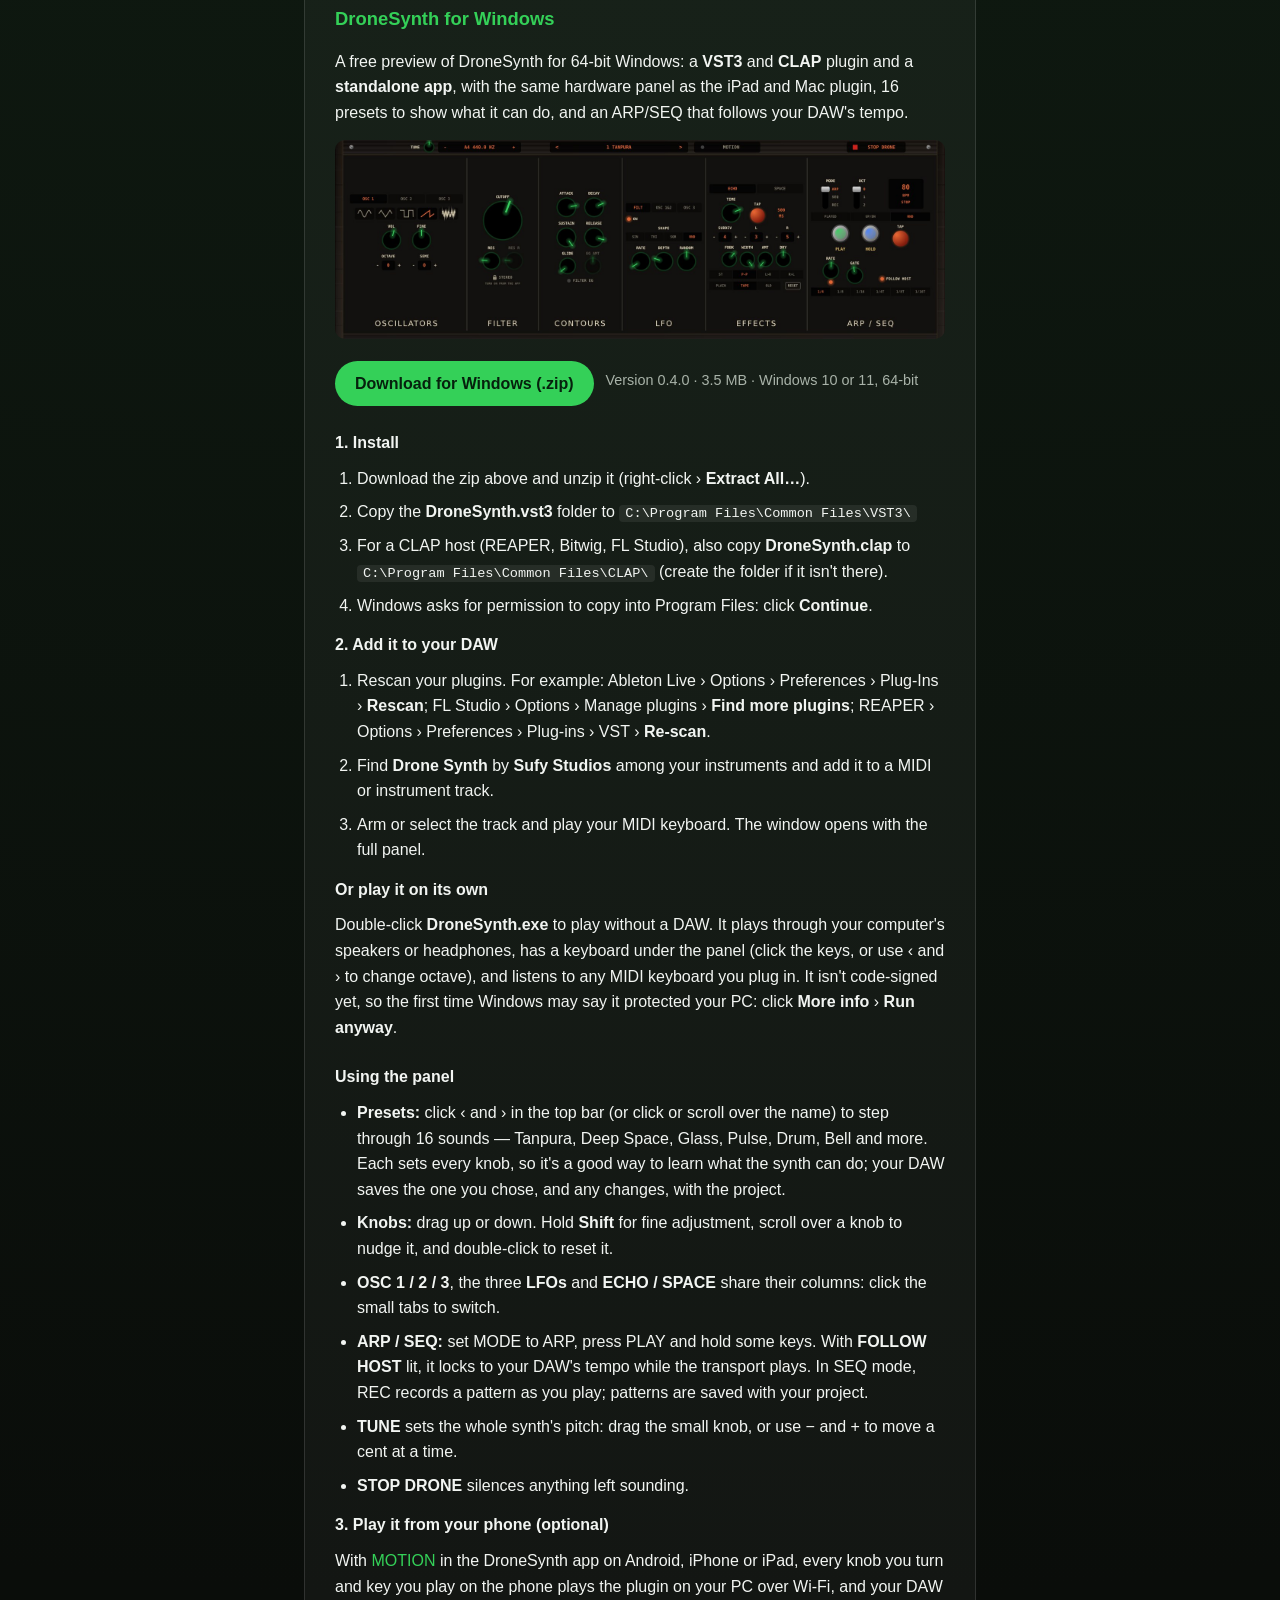
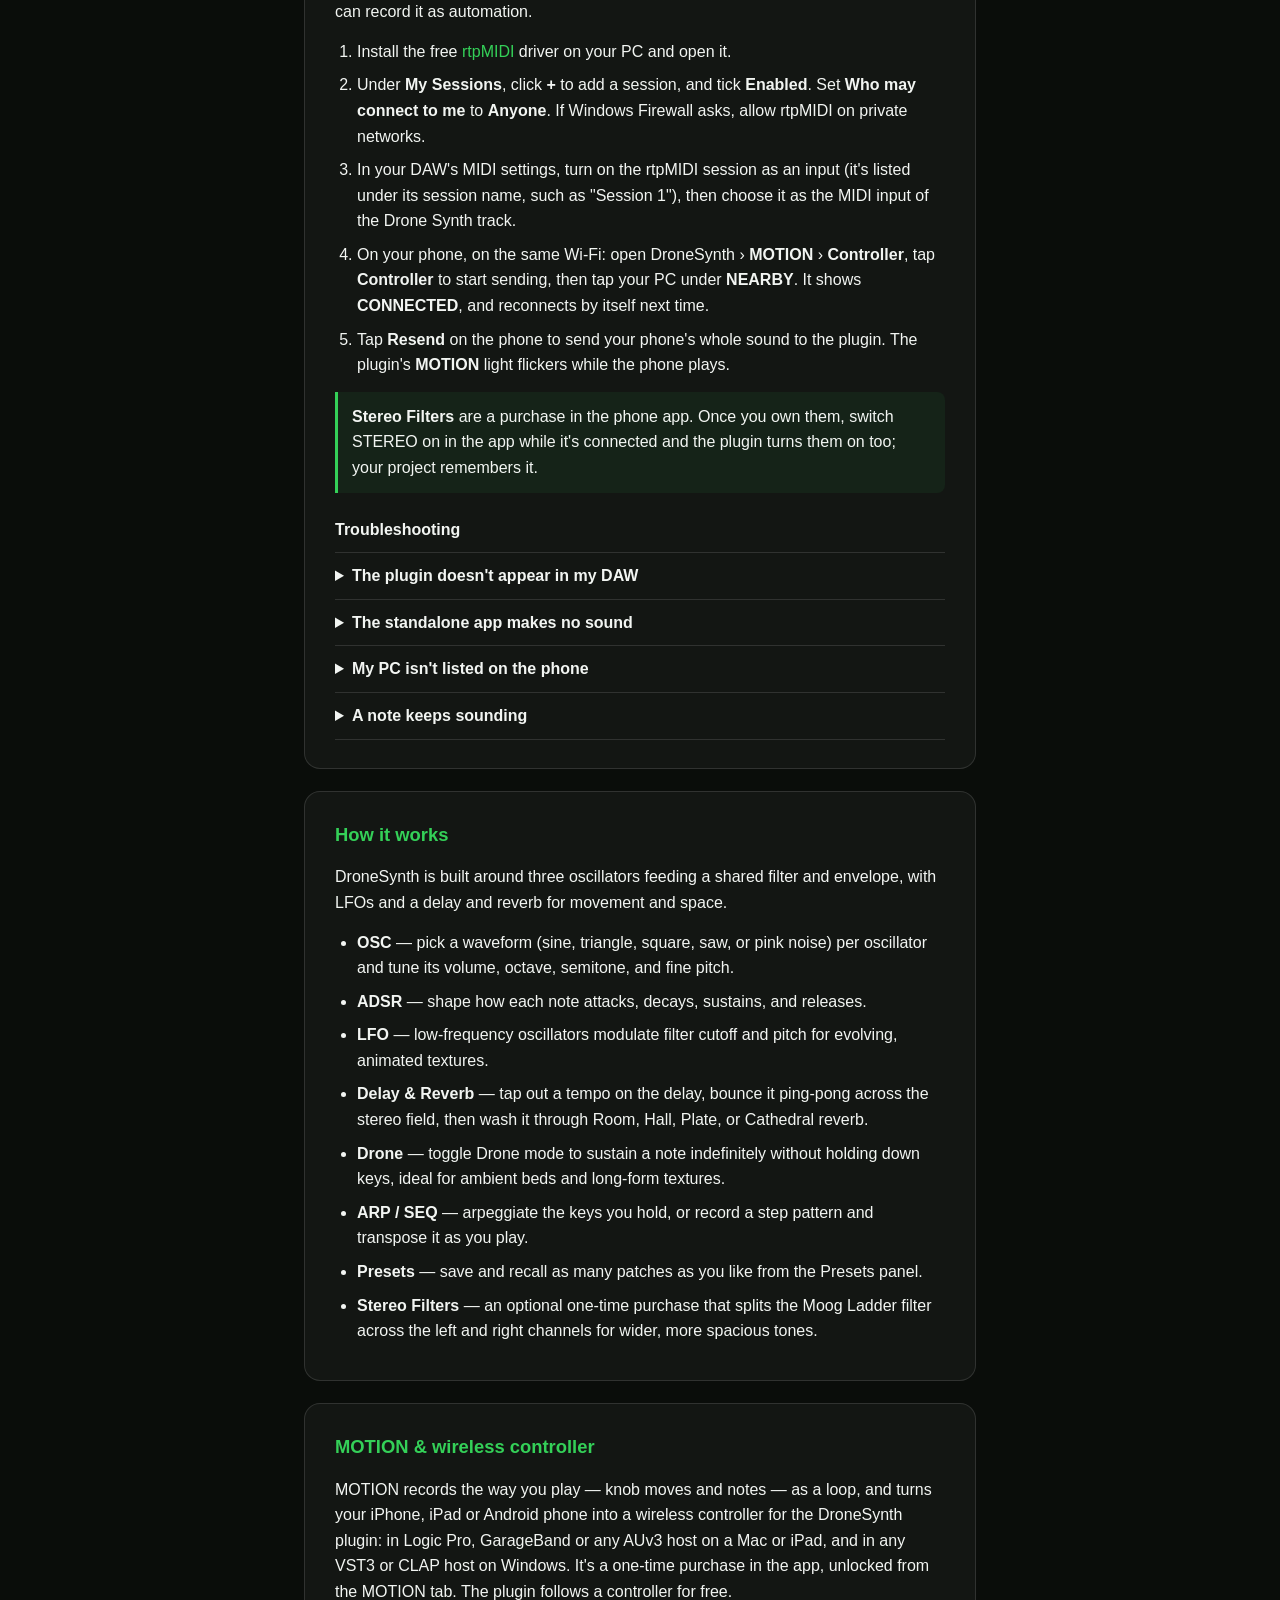
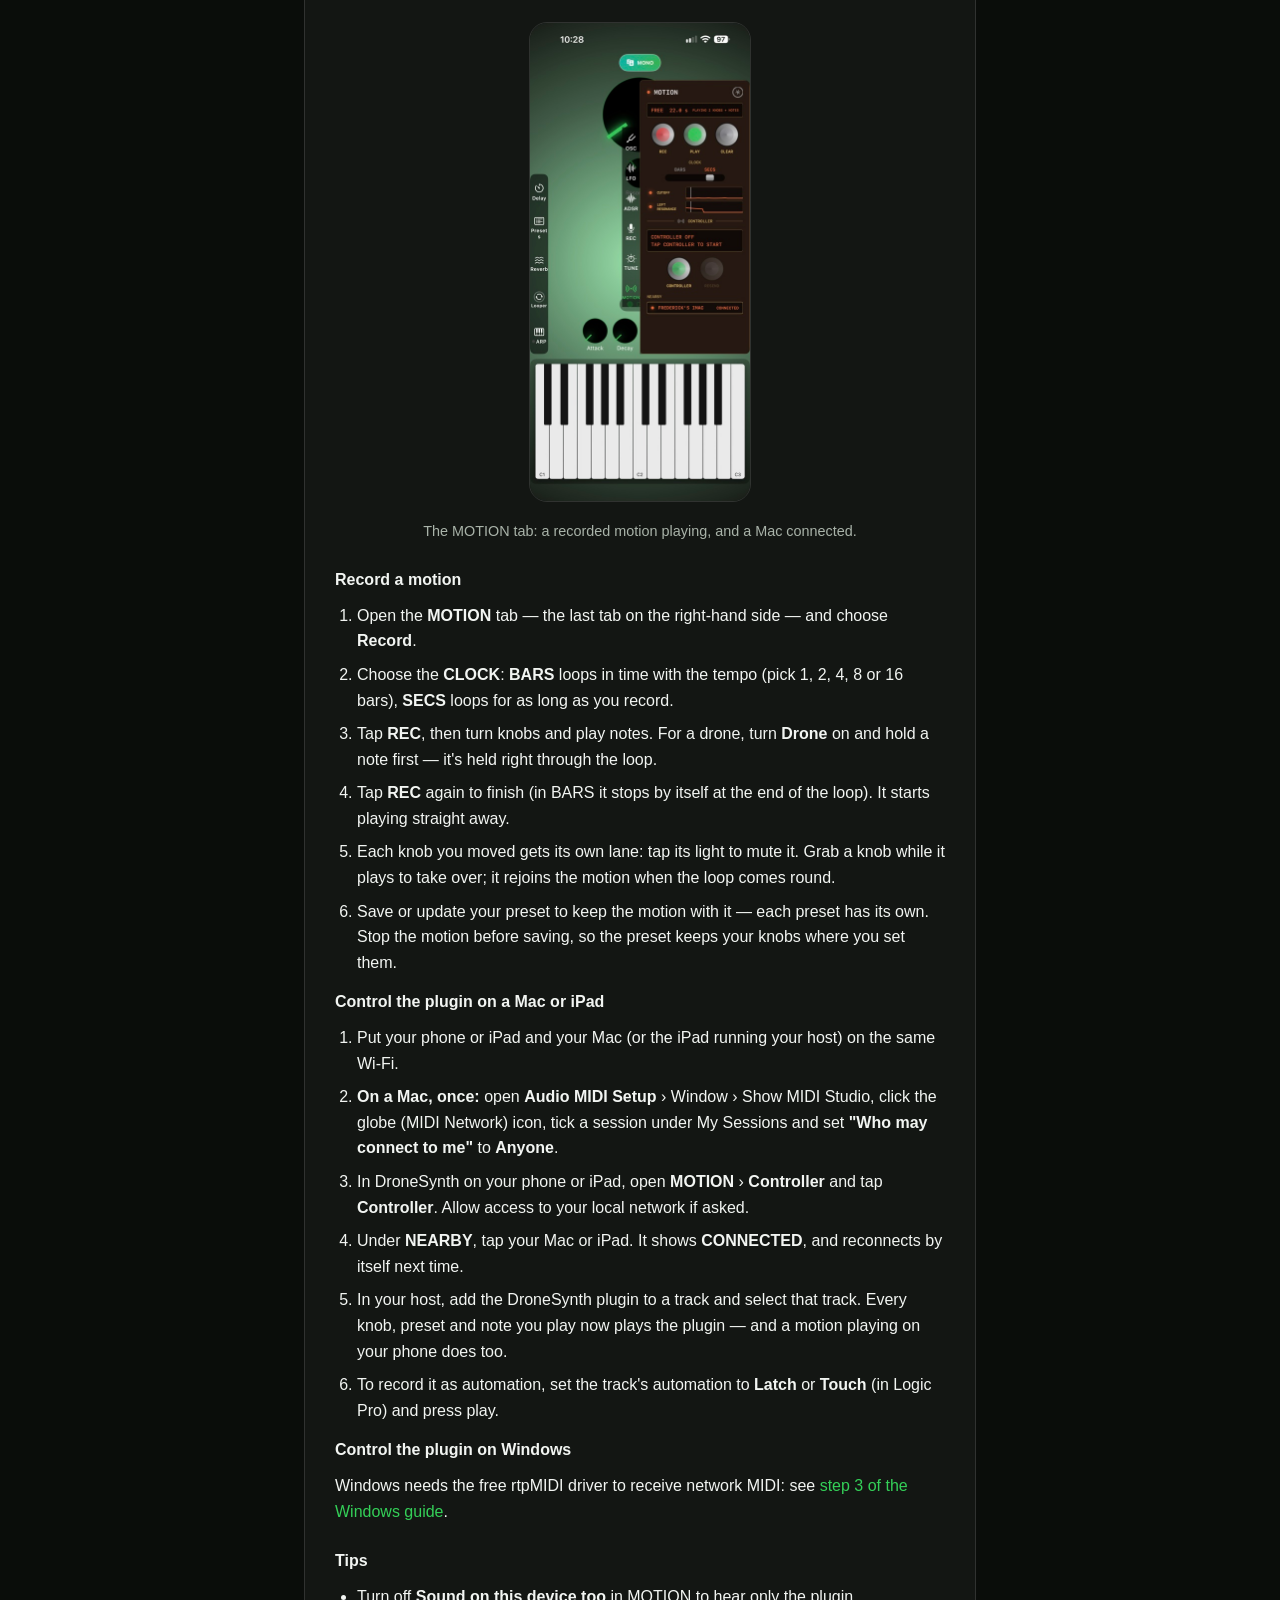
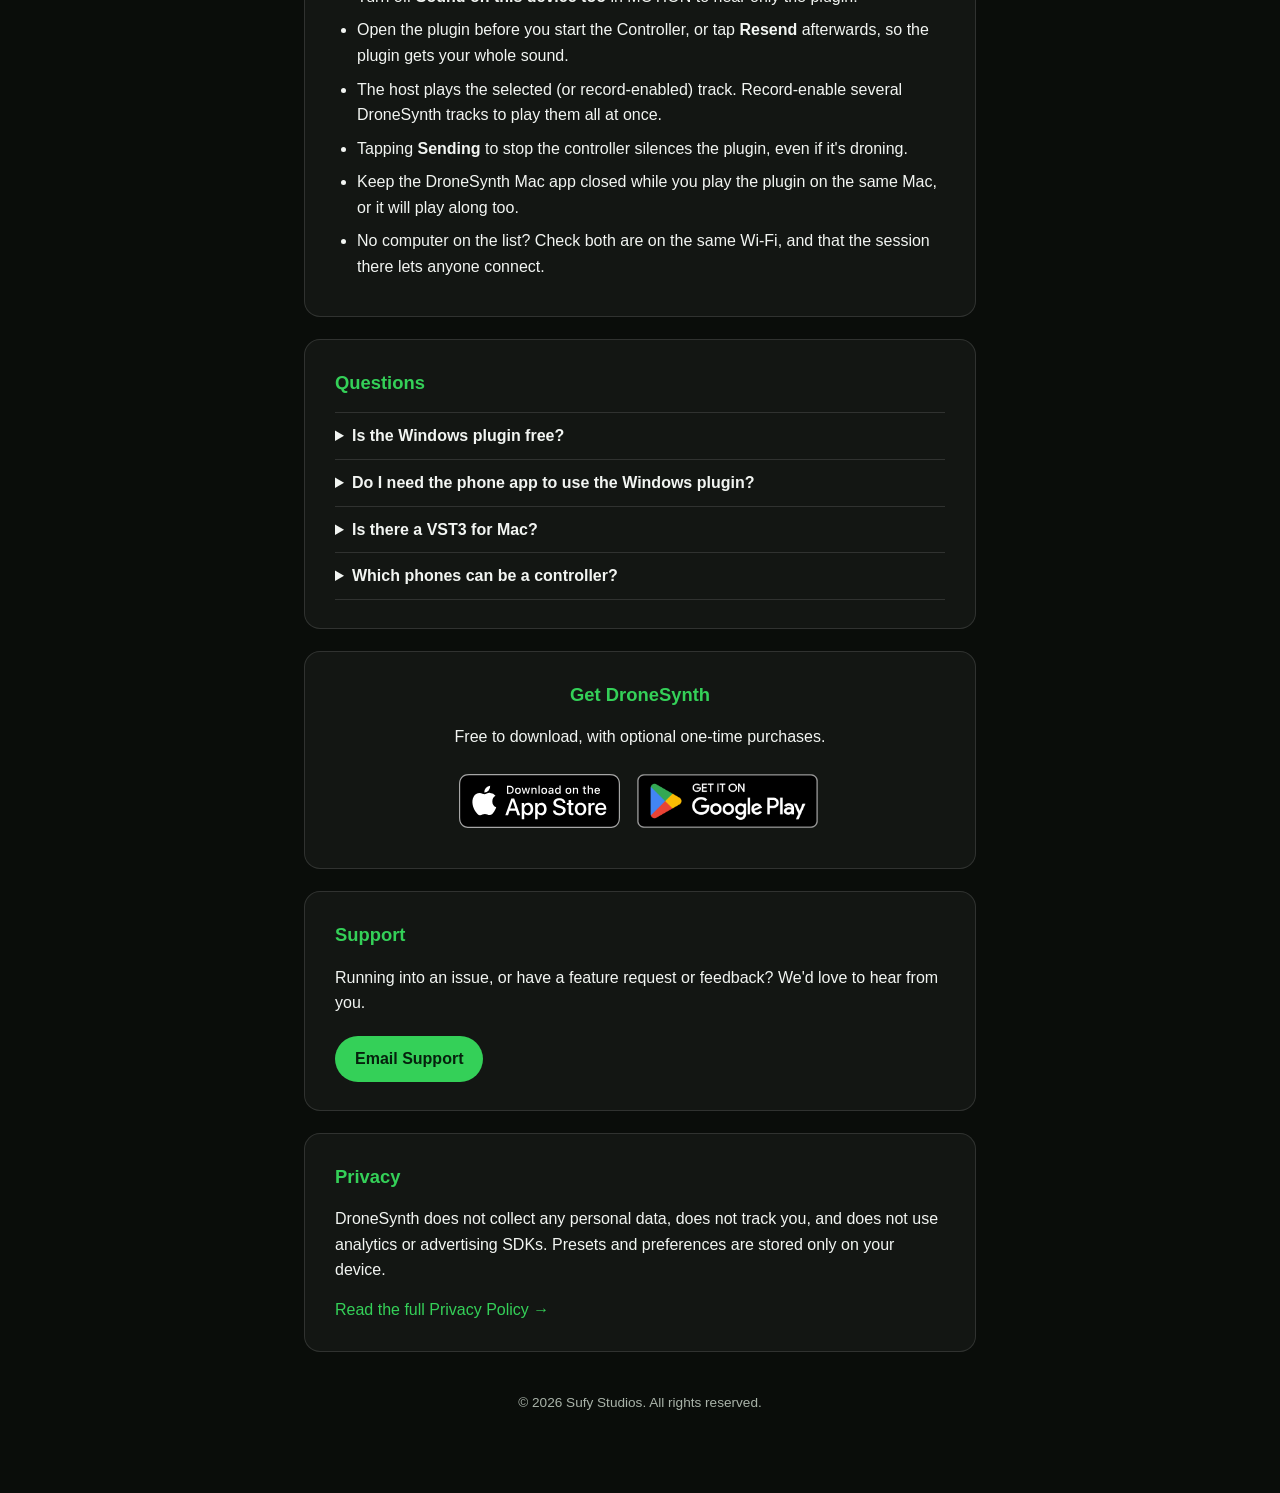
==== commit 9163d864: "Windows plugin 0.4.0: 16 presets in the top bar, and a new panel shot Co-Authored-By: Claude Opus 5." ====
--- a/index.html
+++ b/index.html
@@ -103,11 +103,11 @@
 
     <section id="windows">
         <h2>DroneSynth for Windows</h2>
-        <p>A free preview of DroneSynth for 64-bit Windows: a <strong>VST3</strong> and <strong>CLAP</strong> plugin and a <strong>standalone app</strong>, with the same hardware panel as the iPad and Mac plugin and an ARP/SEQ that follows your DAW's tempo.</p>
+        <p>A free preview of DroneSynth for 64-bit Windows: a <strong>VST3</strong> and <strong>CLAP</strong> plugin and a <strong>standalone app</strong>, with the same hardware panel as the iPad and Mac plugin, 16 presets to show what it can do, and an ARP/SEQ that follows your DAW's tempo.</p>
         <img src="images/desktop-plugin.jpg" alt="The DroneSynth plugin for Windows: oscillators, filter, contours, LFO, effects and ARP/SEQ on one panel" loading="lazy" class="inline-shot">
         <p class="download-row">
-            <a class="button" href="https://github.com/sufystudios/DroneSynth-Website/releases/download/windows-plugin-0.3.1/DroneSynth-Windows.zip">Download for Windows (.zip)</a>
-            <span class="muted">Version 0.3.1 · 3.5 MB · Windows 10 or 11, 64-bit</span>
+            <a class="button" href="https://github.com/sufystudios/DroneSynth-Website/releases/download/windows-plugin-0.4.0/DroneSynth-Windows.zip">Download for Windows (.zip)</a>
+            <span class="muted">Version 0.4.0 · 3.5 MB · Windows 10 or 11, 64-bit</span>
         </p>
 
         <h3>1. Install</h3>
@@ -130,6 +130,7 @@
 
         <h3>Using the panel</h3>
         <ul>
+            <li><strong>Presets:</strong> click ‹ and › in the top bar (or click or scroll over the name) to step through 16 sounds — Tanpura, Deep Space, Glass, Pulse, Drum, Bell and more. Each sets every knob, so it's a good way to learn what the synth can do; your DAW saves the one you chose, and any changes, with the project.</li>
             <li><strong>Knobs:</strong> drag up or down. Hold <strong>Shift</strong> for fine adjustment, scroll over a knob to nudge it, and double-click to reset it.</li>
             <li><strong>OSC 1 / 2 / 3</strong>, the three <strong>LFOs</strong> and <strong>ECHO / SPACE</strong> share their columns: click the small tabs to switch.</li>
             <li><strong>ARP / SEQ:</strong> set MODE to ARP, press PLAY and hold some keys. With <strong>FOLLOW HOST</strong> lit, it locks to your DAW's tempo while the transport plays. In SEQ mode, REC records a pattern as you play; patterns are saved with your project.</li>
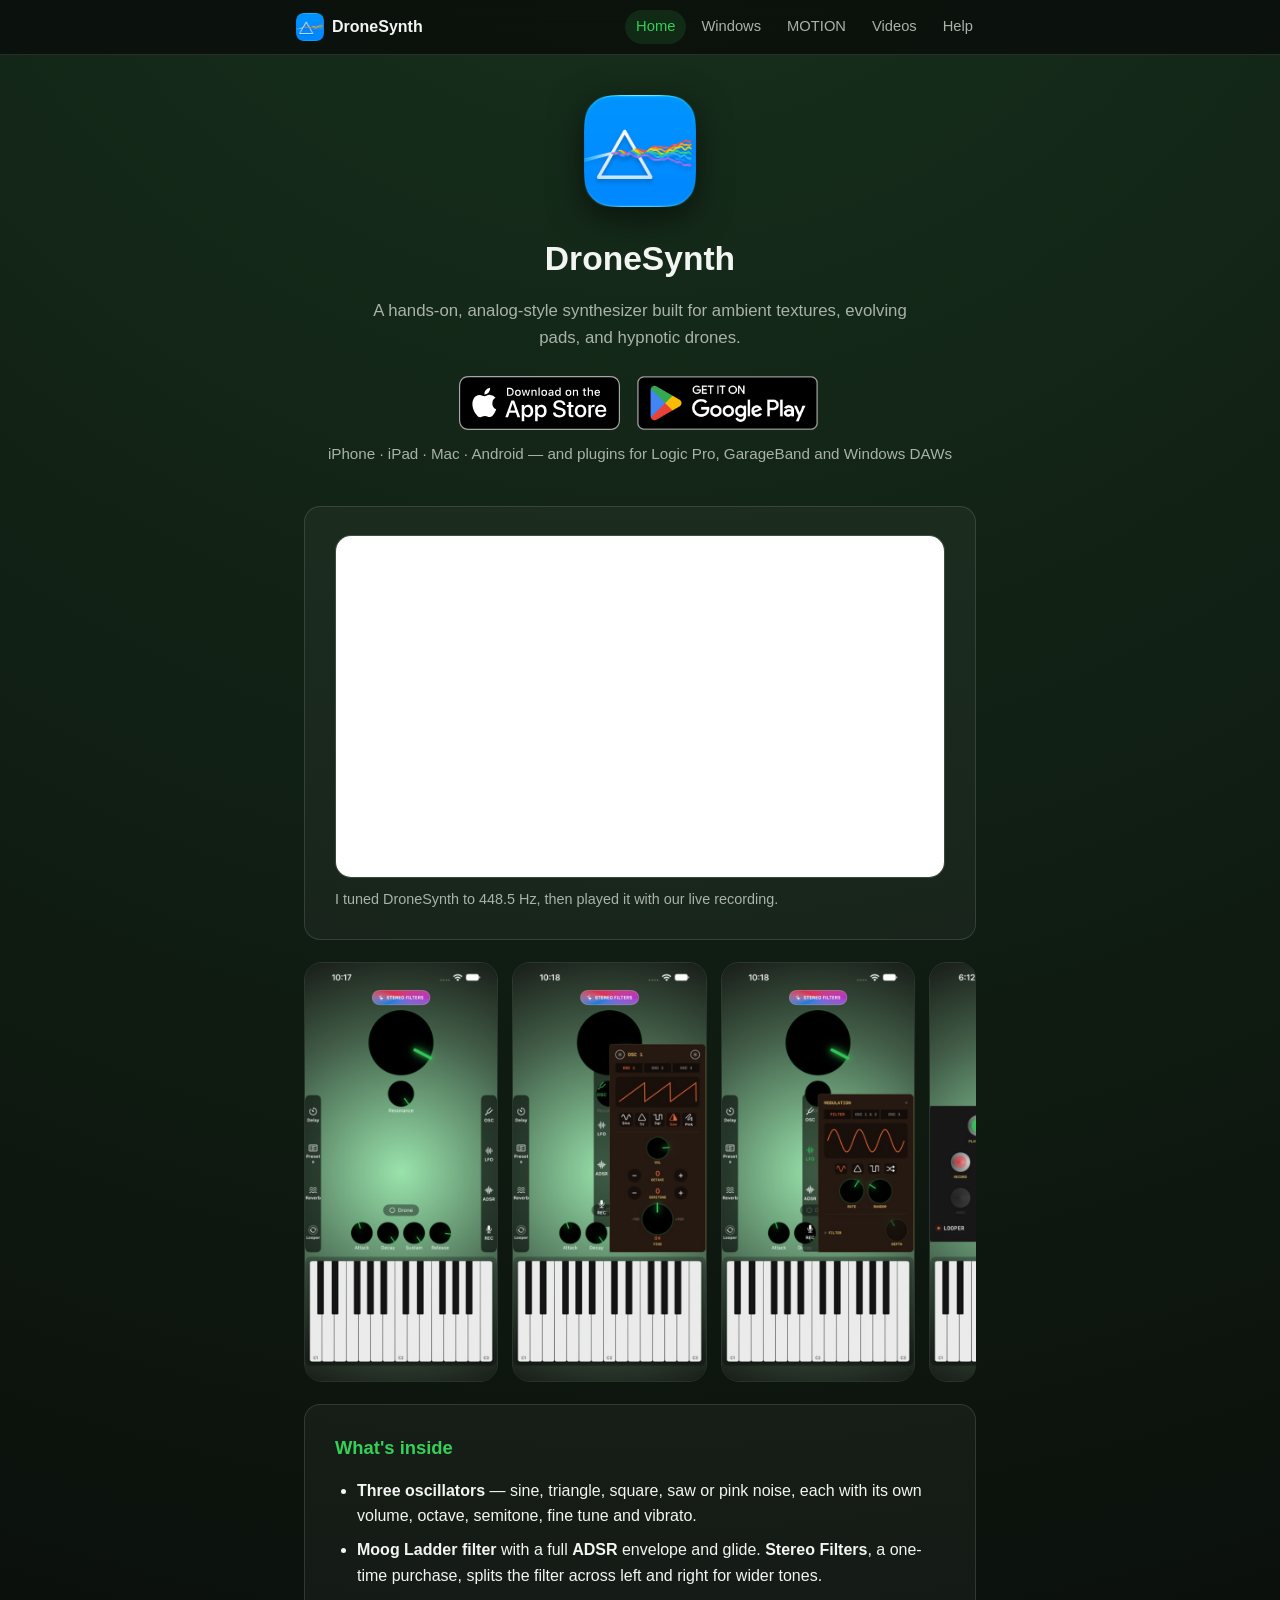
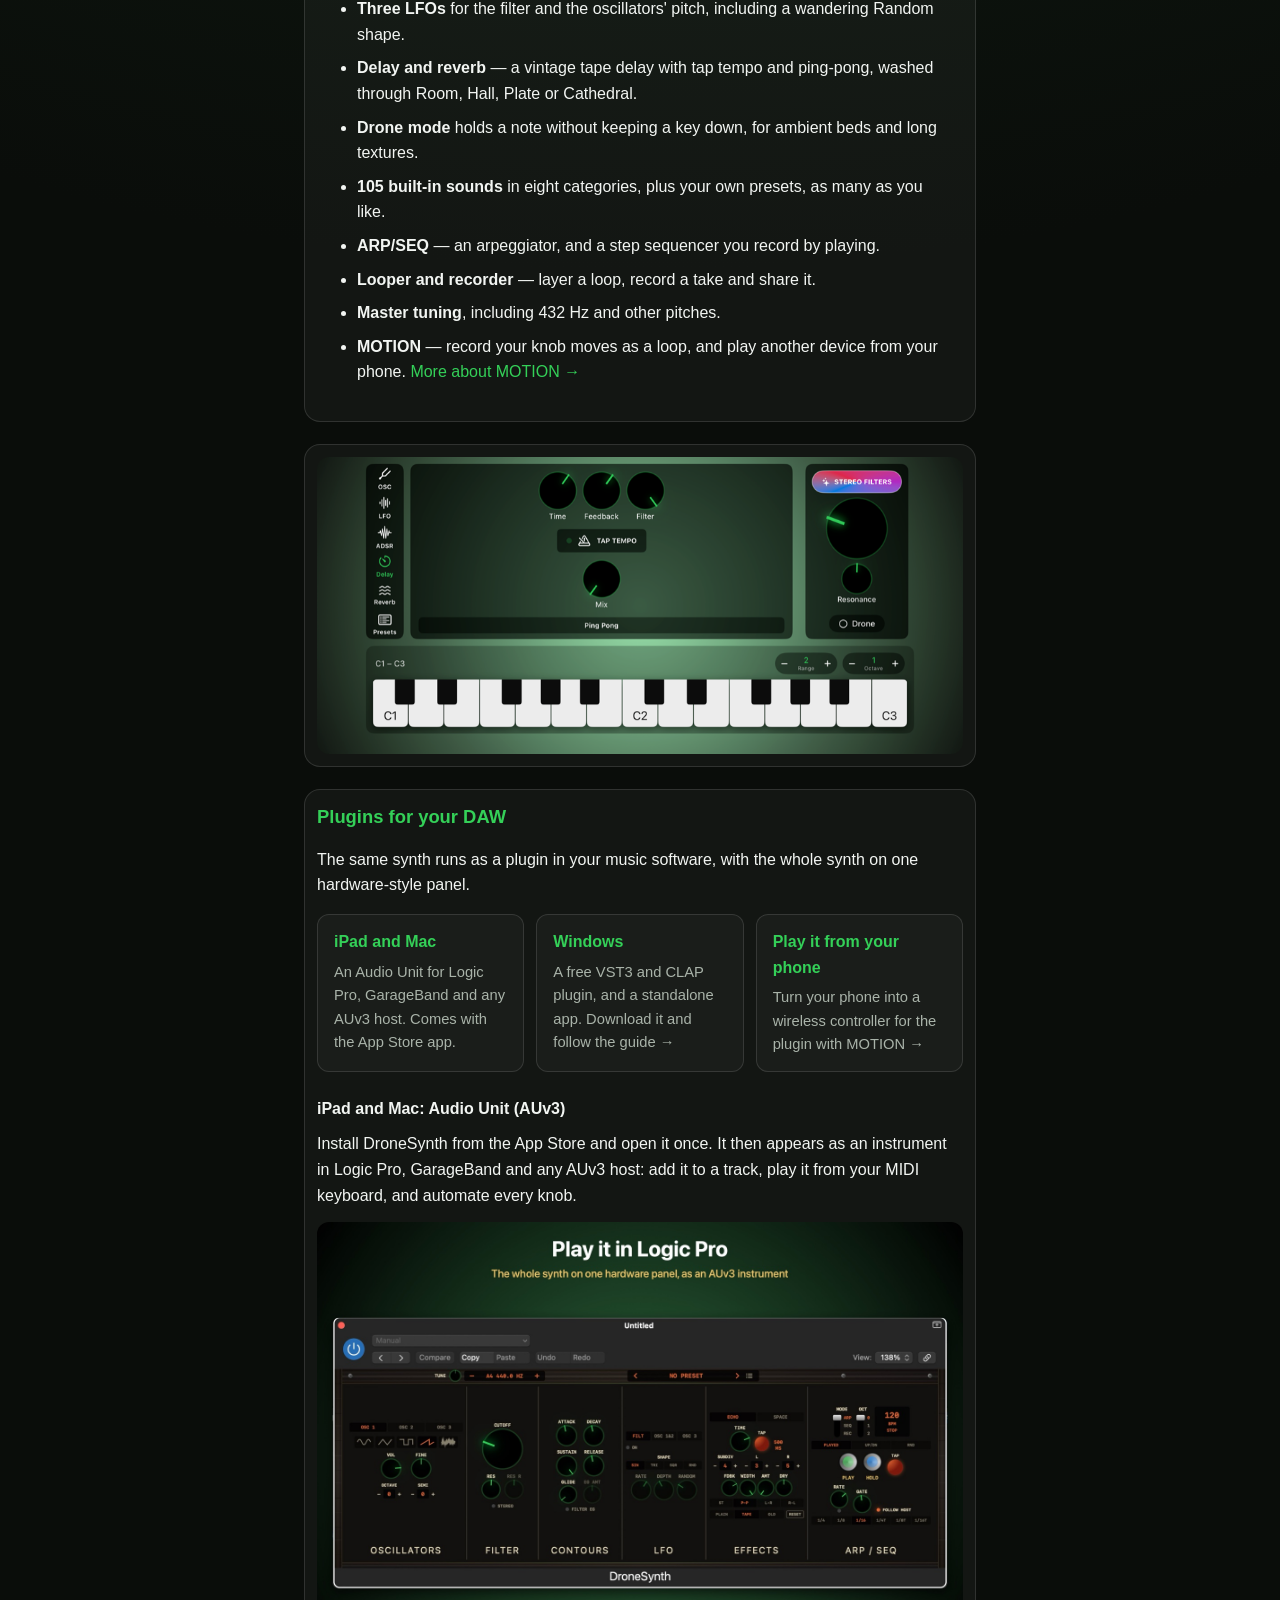
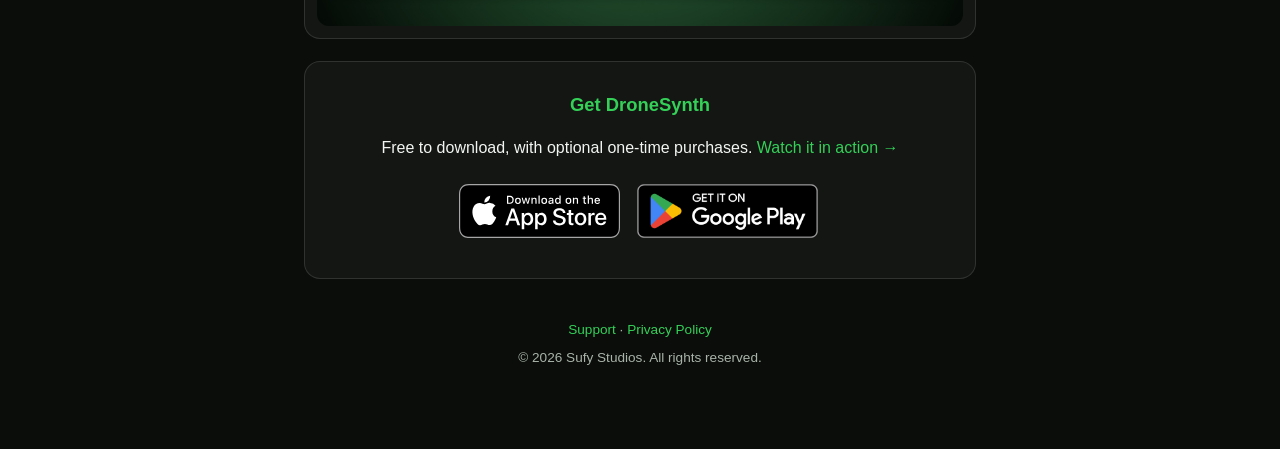
==== commit e84d0dfb: "Split the site into pages: Home, Windows, MOTION, Videos, Help The home page had grown into one long" ====
--- a/index.html
+++ b/index.html
@@ -10,16 +10,16 @@
 <!-- How the page looks when it's shared: Facebook, Instagram, WhatsApp, Messages, X, Threads… -->
 <meta property="og:type" content="website">
 <meta property="og:site_name" content="DroneSynth">
-<meta property="og:title" content="DroneSynth — a hands-on drone synthesizer">
-<meta property="og:description" content="Analog-style synth for ambient drones, pads and textures. Play it on iPhone, iPad, Mac or Android, or as a plugin in Logic Pro and GarageBand.">
+<meta property="og:title" content="DroneSynth — Hands-On Drone Synthesizer for iPhone, iPad, Mac &amp; Android">
+<meta property="og:description" content="DroneSynth is a hands-on, analog-style synthesizer for ambient textures, evolving pads and hypnotic drones — on iPhone, iPad, Mac and Android, as a plugin in Logic Pro and GarageBand, and as a free VST3/CLAP plugin for Windows.">
 <meta property="og:url" content="https://sufystudios.github.io/DroneSynth-Website/">
 <meta property="og:image" content="https://sufystudios.github.io/DroneSynth-Website/images/og-image.jpg">
 <meta property="og:image:width" content="1200">
 <meta property="og:image:height" content="630">
 <meta property="og:image:alt" content="DroneSynth's icon beside three iPhone screens of the synth">
 <meta name="twitter:card" content="summary_large_image">
-<meta name="twitter:title" content="DroneSynth — a hands-on drone synthesizer">
-<meta name="twitter:description" content="Analog-style synth for ambient drones, pads and textures, on iPhone, iPad, Mac and Android.">
+<meta name="twitter:title" content="DroneSynth — Hands-On Drone Synthesizer for iPhone, iPad, Mac &amp; Android">
+<meta name="twitter:description" content="DroneSynth is a hands-on, analog-style synthesizer for ambient textures, evolving pads and hypnotic drones — on iPhone, iPad, Mac and Android, as a plugin in Logic Pro and GarageBand, and as a free VST3/CLAP plugin for Windows.">
 <meta name="twitter:image" content="https://sufystudios.github.io/DroneSynth-Website/images/og-image.jpg">
 <meta name="apple-itunes-app" content="app-id=6804345659">
 <meta name="theme-color" content="#0a0d0a">
@@ -29,6 +29,18 @@
 <link rel="stylesheet" href="style.css">
 </head>
 <body>
+<nav class="site-nav" aria-label="DroneSynth">
+    <div class="site-nav-inner">
+        <a class="brand" href="index.html"><img src="images/icon-512.png" alt="" width="28" height="28">DroneSynth</a>
+        <div class="site-links">
+        <a href="index.html" aria-current="page">Home</a>
+        <a href="windows.html">Windows</a>
+        <a href="motion.html">MOTION</a>
+        <a href="videos.html">Videos</a>
+        <a href="help.html">Help</a>
+        </div>
+    </div>
+</nav>
 <main>
     <header class="hero">
         <img class="app-icon" src="images/icon-512.png" alt="DroneSynth app icon" width="112" height="112">
@@ -39,15 +51,6 @@
             <a href="https://play.google.com/store/apps/details?id=xyz.sufystudios.synthguide"><img class="badge-google" src="images/badge-google-play.png" alt="Get it on Google Play"></a>
         </div>
         <p class="platforms">iPhone · iPad · Mac · Android — and plugins for Logic Pro, GarageBand and Windows DAWs</p>
-        <p><a href="videos.html">Watch DroneSynth in action, and learn how to use it →</a></p>
-        <nav class="quicklinks" aria-label="On this page">
-            <a href="#features">Features</a>
-            <a href="#plugins">Plugins</a>
-            <a href="#windows">Windows</a>
-            <a href="#motion">MOTION</a>
-            <a href="#faq">FAQ</a>
-            <a href="#support">Support</a>
-        </nav>
     </header>
 
     <section>
@@ -74,16 +77,18 @@
     </section>
 
     <section id="features">
-        <h2>Features</h2>
+        <h2>What's inside</h2>
         <ul>
-            <li>3 independent oscillators — sine, triangle, square, saw and pink noise — each with octave, semitone, fine tune and vibrato</li>
-            <li>Moog Ladder filter, with optional true stereo filtering (Stereo Filters, a one-time purchase)</li>
-            <li>Full ADSR envelope, glide, and three LFOs for the filter and the oscillators' pitch, including a wandering Random shape</li>
-            <li>Vintage tape delay with tap tempo, ping-pong and tape character, and reverb across Room, Hall, Plate and Cathedral</li>
-            <li>ARP/SEQ: an arpeggiator and a step sequencer you record by playing</li>
-            <li>Looper and recorder: layer a loop, record a take and share it</li>
-            <li>Drone mode, master tuning (including 432 Hz and other pitches), and unlimited saved presets</li>
-            <li>MOTION — record your knob moves and notes as a loop, and use your phone or iPad as a wireless controller for the DroneSynth plugin (a one-time purchase)</li>
+            <li><strong>Three oscillators</strong> — sine, triangle, square, saw or pink noise, each with its own volume, octave, semitone, fine tune and vibrato.</li>
+            <li><strong>Moog Ladder filter</strong> with a full <strong>ADSR</strong> envelope and glide. <strong>Stereo Filters</strong>, a one-time purchase, splits the filter across left and right for wider tones.</li>
+            <li><strong>Three LFOs</strong> for the filter and the oscillators' pitch, including a wandering Random shape.</li>
+            <li><strong>Delay and reverb</strong> — a vintage tape delay with tap tempo and ping-pong, washed through Room, Hall, Plate or Cathedral.</li>
+            <li><strong>Drone mode</strong> holds a note without keeping a key down, for ambient beds and long textures.</li>
+            <li><strong>105 built-in sounds</strong> in eight categories, plus your own presets, as many as you like.</li>
+            <li><strong>ARP/SEQ</strong> — an arpeggiator, and a step sequencer you record by playing.</li>
+            <li><strong>Looper and recorder</strong> — layer a loop, record a take and share it.</li>
+            <li><strong>Master tuning</strong>, including 432 Hz and other pitches.</li>
+            <li><strong>MOTION</strong> — record your knob moves as a loop, and play another device from your phone. <a href="motion.html">More about MOTION →</a></li>
         </ul>
     </section>
 
@@ -94,180 +99,44 @@
     <section id="plugins">
         <h2>Plugins for your DAW</h2>
         <p>The same synth runs as a plugin in your music software, with the whole synth on one hardware-style panel.</p>
-        <h3>iPad and Mac: Audio Unit (AUv3)</h3>
+        <div class="cards">
+            <a class="card" href="#plugins-apple">
+                <h3>iPad and Mac</h3>
+                <p>An Audio Unit for Logic Pro, GarageBand and any AUv3 host. Comes with the App Store app.</p>
+            </a>
+            <a class="card" href="windows.html">
+                <h3>Windows</h3>
+                <p>A free VST3 and CLAP plugin, and a standalone app. Download it and follow the guide →</p>
+            </a>
+            <a class="card" href="motion.html">
+                <h3>Play it from your phone</h3>
+                <p>Turn your phone into a wireless controller for the plugin with MOTION →</p>
+            </a>
+        </div>
+        <h3 id="plugins-apple">iPad and Mac: Audio Unit (AUv3)</h3>
         <p>Install DroneSynth from the App Store and open it once. It then appears as an instrument in Logic Pro, GarageBand and any AUv3 host: add it to a track, play it from your MIDI keyboard, and automate every knob.</p>
-        <img class="wide-screenshot" src="images/logic-plugin.jpg" alt="The DroneSynth plugin open in Logic Pro on a Mac" loading="lazy" style="margin-top: 12px;">
-        <h3>Windows: VST3, CLAP and a standalone app (free preview)</h3>
-        <p>Works in Ableton Live, FL Studio, Cubase, Studio One, REAPER, Bitwig and any other VST3 or CLAP host. <a href="#windows">Download it and follow the guide below.</a></p>
-    </section>
-
-    <section id="windows">
-        <h2>DroneSynth for Windows</h2>
-        <p>A free preview of DroneSynth for 64-bit Windows: a <strong>VST3</strong> and <strong>CLAP</strong> plugin and a <strong>standalone app</strong>, with the same hardware panel as the iPad and Mac plugin, 16 presets to show what it can do, and an ARP/SEQ that follows your DAW's tempo.</p>
-        <img src="images/desktop-plugin.jpg" alt="The DroneSynth plugin for Windows: oscillators, filter, contours, LFO, effects and ARP/SEQ on one panel" loading="lazy" class="inline-shot">
-        <p class="download-row">
-            <a class="button" href="https://github.com/sufystudios/DroneSynth-Website/releases/download/windows-plugin-0.4.0/DroneSynth-Windows.zip">Download for Windows (.zip)</a>
-            <span class="muted">Version 0.4.0 · 3.5 MB · Windows 10 or 11, 64-bit</span>
-        </p>
-
-        <h3>1. Install</h3>
-        <ol>
-            <li>Download the zip above and unzip it (right-click › <strong>Extract All…</strong>).</li>
-            <li>Copy the <strong>DroneSynth.vst3</strong> folder to <code>C:\Program Files\Common Files\VST3\</code></li>
-            <li>For a CLAP host (REAPER, Bitwig, FL Studio), also copy <strong>DroneSynth.clap</strong> to <code>C:\Program Files\Common Files\CLAP\</code> (create the folder if it isn't there).</li>
-            <li>Windows asks for permission to copy into Program Files: click <strong>Continue</strong>.</li>
-        </ol>
-
-        <h3>2. Add it to your DAW</h3>
-        <ol>
-            <li>Rescan your plugins. For example: Ableton Live › Options › Preferences › Plug-Ins › <strong>Rescan</strong>; FL Studio › Options › Manage plugins › <strong>Find more plugins</strong>; REAPER › Options › Preferences › Plug-ins › VST › <strong>Re-scan</strong>.</li>
-            <li>Find <strong>Drone Synth</strong> by <strong>Sufy Studios</strong> among your instruments and add it to a MIDI or instrument track.</li>
-            <li>Arm or select the track and play your MIDI keyboard. The window opens with the full panel.</li>
-        </ol>
-
-        <h3>Or play it on its own</h3>
-        <p>Double-click <strong>DroneSynth.exe</strong> to play without a DAW. It plays through your computer's speakers or headphones, has a keyboard under the panel (click the keys, or use ‹ and › to change octave), and listens to any MIDI keyboard you plug in. It isn't code-signed yet, so the first time Windows may say it protected your PC: click <strong>More info</strong> › <strong>Run anyway</strong>.</p>
-
-        <h3>Using the panel</h3>
-        <ul>
-            <li><strong>Presets:</strong> click ‹ and › in the top bar (or click or scroll over the name) to step through 16 sounds — Tanpura, Deep Space, Glass, Pulse, Drum, Bell and more. Each sets every knob, so it's a good way to learn what the synth can do; your DAW saves the one you chose, and any changes, with the project.</li>
-            <li><strong>Knobs:</strong> drag up or down. Hold <strong>Shift</strong> for fine adjustment, scroll over a knob to nudge it, and double-click to reset it.</li>
-            <li><strong>OSC 1 / 2 / 3</strong>, the three <strong>LFOs</strong> and <strong>ECHO / SPACE</strong> share their columns: click the small tabs to switch.</li>
-            <li><strong>ARP / SEQ:</strong> set MODE to ARP, press PLAY and hold some keys. With <strong>FOLLOW HOST</strong> lit, it locks to your DAW's tempo while the transport plays. In SEQ mode, REC records a pattern as you play; patterns are saved with your project.</li>
-            <li><strong>TUNE</strong> sets the whole synth's pitch: drag the small knob, or use − and + to move a cent at a time.</li>
-            <li><strong>STOP DRONE</strong> silences anything left sounding.</li>
-        </ul>
-
-        <h3>3. Play it from your phone (optional)</h3>
-        <p>With <a href="#motion">MOTION</a> in the DroneSynth app on Android, iPhone or iPad, every knob you turn and key you play on the phone plays the plugin on your PC over Wi-Fi, and your DAW can record it as automation.</p>
-        <ol>
-            <li>Install the free <a href="https://www.tobias-erichsen.de/software/rtpmidi.html">rtpMIDI</a> driver on your PC and open it.</li>
-            <li>Under <strong>My Sessions</strong>, click <strong>+</strong> to add a session, and tick <strong>Enabled</strong>. Set <strong>Who may connect to me</strong> to <strong>Anyone</strong>. If Windows Firewall asks, allow rtpMIDI on private networks.</li>
-            <li>In your DAW's MIDI settings, turn on the rtpMIDI session as an input (it's listed under its session name, such as "Session 1"), then choose it as the MIDI input of the Drone Synth track.</li>
-            <li>On your phone, on the same Wi-Fi: open DroneSynth › <strong>MOTION</strong> › <strong>Controller</strong>, tap <strong>Controller</strong> to start sending, then tap your PC under <strong>NEARBY</strong>. It shows <strong>CONNECTED</strong>, and reconnects by itself next time.</li>
-            <li>Tap <strong>Resend</strong> on the phone to send your phone's whole sound to the plugin. The plugin's <strong>MOTION</strong> light flickers while the phone plays.</li>
-        </ol>
-        <p class="note"><strong>Stereo Filters</strong> are a purchase in the phone app. Once you own them, switch STEREO on in the app while it's connected and the plugin turns them on too; your project remembers it.</p>
-
-        <h3>Troubleshooting</h3>
-        <details>
-            <summary>The plugin doesn't appear in my DAW</summary>
-            <p>Check the files are in the folders above (the VST3 is a folder called DroneSynth.vst3), then rescan. Some DAWs only list new plugins after a restart. It's 64-bit only, so it won't load in a 32-bit DAW.</p>
-        </details>
-        <details>
-            <summary>The standalone app makes no sound</summary>
-            <p>It plays through Windows' default output: check the speaker icon in the taskbar and choose your speakers or headphones there, then start the app again. Version 0.3 and earlier needed JACK to play; download 0.3.1.</p>
-        </details>
-        <details>
-            <summary>My PC isn't listed on the phone</summary>
-            <p>Both must be on the same Wi-Fi (not a guest network). In rtpMIDI, the session must be ticked Enabled with "Who may connect to me" set to Anyone, and Windows Firewall must allow rtpMIDI. Restarting rtpMIDI often helps.</p>
-        </details>
-        <details>
-            <summary>A note keeps sounding</summary>
-            <p>Click <strong>STOP DRONE</strong> at the top of the panel. On the phone, turning Drone off or stopping the Controller also silences the plugin.</p>
-        </details>
-    </section>
-
-    <section>
-        <h2>How it works</h2>
-        <p>DroneSynth is built around three oscillators feeding a shared filter and envelope, with LFOs and a delay and reverb for movement and space.</p>
-        <ul>
-            <li><strong>OSC</strong> — pick a waveform (sine, triangle, square, saw, or pink noise) per oscillator and tune its volume, octave, semitone, and fine pitch.</li>
-            <li><strong>ADSR</strong> — shape how each note attacks, decays, sustains, and releases.</li>
-            <li><strong>LFO</strong> — low-frequency oscillators modulate filter cutoff and pitch for evolving, animated textures.</li>
-            <li><strong>Delay &amp; Reverb</strong> — tap out a tempo on the delay, bounce it ping-pong across the stereo field, then wash it through Room, Hall, Plate, or Cathedral reverb.</li>
-            <li><strong>Drone</strong> — toggle Drone mode to sustain a note indefinitely without holding down keys, ideal for ambient beds and long-form textures.</li>
-            <li><strong>ARP / SEQ</strong> — arpeggiate the keys you hold, or record a step pattern and transpose it as you play.</li>
-            <li><strong>Presets</strong> — save and recall as many patches as you like from the Presets panel.</li>
-            <li><strong>Stereo Filters</strong> — an optional one-time purchase that splits the Moog Ladder filter across the left and right channels for wider, more spacious tones.</li>
-        </ul>
-    </section>
-
-    <section id="motion">
-        <h2>MOTION &amp; wireless controller</h2>
-        <p>MOTION records the way you play — knob moves and notes — as a loop, and turns your iPhone, iPad or Android phone into a wireless controller for the DroneSynth plugin: in Logic Pro, GarageBand or any AUv3 host on a Mac or iPad, and in any VST3 or CLAP host on Windows. It's a one-time purchase in the app, unlocked from the MOTION tab. The plugin follows a controller for free.</p>
-
-        <figure class="feature-shot">
-            <img src="images/screenshot-motion.jpg" alt="DroneSynth's MOTION tab playing a recorded motion, with its cutoff and resonance lanes and a Mac connected as a controller" loading="lazy">
-            <figcaption>The MOTION tab: a recorded motion playing, and a Mac connected.</figcaption>
-        </figure>
-
-        <h3>Record a motion</h3>
-        <ol>
-            <li>Open the <strong>MOTION</strong> tab — the last tab on the right-hand side — and choose <strong>Record</strong>.</li>
-            <li>Choose the <strong>CLOCK</strong>: <strong>BARS</strong> loops in time with the tempo (pick 1, 2, 4, 8 or 16 bars), <strong>SECS</strong> loops for as long as you record.</li>
-            <li>Tap <strong>REC</strong>, then turn knobs and play notes. For a drone, turn <strong>Drone</strong> on and hold a note first — it's held right through the loop.</li>
-            <li>Tap <strong>REC</strong> again to finish (in BARS it stops by itself at the end of the loop). It starts playing straight away.</li>
-            <li>Each knob you moved gets its own lane: tap its light to mute it. Grab a knob while it plays to take over; it rejoins the motion when the loop comes round.</li>
-            <li>Save or update your preset to keep the motion with it — each preset has its own. Stop the motion before saving, so the preset keeps your knobs where you set them.</li>
-        </ol>
-
-        <h3>Control the plugin on a Mac or iPad</h3>
-        <ol>
-            <li>Put your phone or iPad and your Mac (or the iPad running your host) on the same Wi-Fi.</li>
-            <li><strong>On a Mac, once:</strong> open <strong>Audio MIDI Setup</strong> › Window › Show MIDI Studio, click the globe (MIDI Network) icon, tick a session under My Sessions and set <strong>"Who may connect to me"</strong> to <strong>Anyone</strong>.</li>
-            <li>In DroneSynth on your phone or iPad, open <strong>MOTION</strong> › <strong>Controller</strong> and tap <strong>Controller</strong>. Allow access to your local network if asked.</li>
-            <li>Under <strong>NEARBY</strong>, tap your Mac or iPad. It shows <strong>CONNECTED</strong>, and reconnects by itself next time.</li>
-            <li>In your host, add the DroneSynth plugin to a track and select that track. Every knob, preset and note you play now plays the plugin — and a motion playing on your phone does too.</li>
-            <li>To record it as automation, set the track's automation to <strong>Latch</strong> or <strong>Touch</strong> (in Logic Pro) and press play.</li>
-        </ol>
-
-        <h3>Control the plugin on Windows</h3>
-        <p>Windows needs the free rtpMIDI driver to receive network MIDI: see <a href="#windows">step 3 of the Windows guide</a>.</p>
-
-        <h3>Tips</h3>
-        <ul>
-            <li>Turn off <strong>Sound on this device too</strong> in MOTION to hear only the plugin.</li>
-            <li>Open the plugin before you start the Controller, or tap <strong>Resend</strong> afterwards, so the plugin gets your whole sound.</li>
-            <li>The host plays the selected (or record-enabled) track. Record-enable several DroneSynth tracks to play them all at once.</li>
-            <li>Tapping <strong>Sending</strong> to stop the controller silences the plugin, even if it's droning.</li>
-            <li>Keep the DroneSynth Mac app closed while you play the plugin on the same Mac, or it will play along too.</li>
-            <li>No computer on the list? Check both are on the same Wi-Fi, and that the session there lets anyone connect.</li>
-        </ul>
-    </section>
-
-    <section id="faq">
-        <h2>Questions</h2>
-        <details>
-            <summary>Is the Windows plugin free?</summary>
-            <p>Yes. MOTION and Stereo Filters are optional purchases in the phone and iPad apps; the plugin follows them for free.</p>
-        </details>
-        <details>
-            <summary>Do I need the phone app to use the Windows plugin?</summary>
-            <p>No. It's a complete synth on its own: play it from your MIDI keyboard or its own keyboard. The app adds wireless control and the stereo filters.</p>
-        </details>
-        <details>
-            <summary>Is there a VST3 for Mac?</summary>
-            <p>On a Mac, use the Audio Unit that comes with the App Store app, in Logic Pro, GarageBand or any AU host. A Mac VST3 and CLAP for other DAWs are on the way.</p>
-        </details>
-        <details>
-            <summary>Which phones can be a controller?</summary>
-            <p>iPhone and iPad with DroneSynth, with MOTION unlocked. On Android, MOTION arrives in DroneSynth 3.2, coming soon to Google Play.</p>
-        </details>
+        <img class="wide-screenshot" src="images/logic-plugin.jpg" alt="The DroneSynth plugin open in Logic Pro on a Mac" loading="lazy">
     </section>
 
     <section class="get-it">
         <h2>Get DroneSynth</h2>
-        <p>Free to download, with optional one-time purchases.</p>
+        <p>Free to download, with optional one-time purchases. <a href="videos.html">Watch it in action →</a></p>
         <div class="store-badges">
             <a href="https://apps.apple.com/app/dronesynth/id6804345659"><img class="badge-apple" src="images/badge-app-store.svg" alt="Download on the App Store"></a>
             <a href="https://play.google.com/store/apps/details?id=xyz.sufystudios.synthguide"><img class="badge-google" src="images/badge-google-play.png" alt="Get it on Google Play"></a>
         </div>
     </section>
 
-    <section id="support">
-        <h2>Support</h2>
-        <p>Running into an issue, or have a feature request or feedback? We'd love to hear from you.</p>
-        <a class="button" href="mailto:DroneSynthSupport@icloud.com">Email Support</a>
-    </section>
-
-    <section>
-        <h2>Privacy</h2>
-        <p>DroneSynth does not collect any personal data, does not track you, and does not use analytics or advertising SDKs. Presets and preferences are stored only on your device.</p>
-        <a href="privacy-policy.html">Read the full Privacy Policy →</a>
-    </section>
+    <!-- Links to sections that moved to their own pages still land in the right place. -->
+    <script>
+        (function () {
+            var moved = { '#windows': 'windows.html', '#motion': 'motion.html', '#faq': 'help.html', '#support': 'help.html#support' };
+            if (moved[location.hash]) location.replace(moved[location.hash]);
+        })();
+    </script>
 
     <footer>
+        <p><a href="help.html#support">Support</a> · <a href="privacy-policy.html">Privacy Policy</a></p>
         &copy; 2026 Sufy Studios. All rights reserved.
     </footer>
 </main>
--- a/style.css
+++ b/style.css
@@ -23,7 +23,7 @@
 main {
     max-width: 720px;
     margin: 0 auto;
-    padding: 56px 24px 80px;
+    padding: 40px 24px 80px;
 }
 
 header.hero {
@@ -361,3 +361,146 @@
     margin: 8px 0 0;
     color: var(--muted);
 }
+
+/* The menu at the top of every page. */
+nav.site-nav {
+    position: sticky;
+    top: 0;
+    z-index: 10;
+    background: rgba(10, 13, 10, 0.82);
+    -webkit-backdrop-filter: blur(12px);
+    backdrop-filter: blur(12px);
+    border-bottom: 1px solid var(--border);
+}
+
+.site-nav-inner {
+    max-width: 720px;
+    margin: 0 auto;
+    padding: 10px 16px;
+    display: flex;
+    flex-wrap: wrap;
+    align-items: center;
+    justify-content: space-between;
+    gap: 8px 16px;
+}
+
+nav.site-nav .brand {
+    display: flex;
+    align-items: center;
+    gap: 8px;
+    color: var(--text);
+    font-weight: 600;
+}
+
+nav.site-nav .brand img {
+    border-radius: 7px;
+}
+
+.site-links {
+    display: flex;
+    flex-wrap: wrap;
+    gap: 4px;
+}
+
+.site-links a {
+    padding: 5px 11px;
+    border-radius: 999px;
+    color: var(--muted);
+    font-size: 0.92rem;
+}
+
+.site-links a:hover {
+    color: var(--text);
+    background: var(--panel);
+    text-decoration: none;
+}
+
+.site-links a[aria-current="page"] {
+    color: var(--accent);
+    background: rgba(52, 208, 88, 0.12);
+}
+
+header.page-header {
+    text-align: center;
+    margin-bottom: 28px;
+}
+
+/* In-page contents on longer pages. */
+nav.toc {
+    display: flex;
+    flex-wrap: wrap;
+    gap: 8px;
+    margin-top: 6px;
+}
+
+nav.toc a {
+    padding: 5px 12px;
+    border: 1px solid var(--border);
+    border-radius: 999px;
+    font-size: 0.88rem;
+}
+
+nav.toc a:hover {
+    text-decoration: none;
+    background: var(--panel);
+}
+
+/* Link cards on the home page. */
+.cards {
+    display: grid;
+    grid-template-columns: repeat(auto-fit, minmax(190px, 1fr));
+    gap: 12px;
+    margin: 16px 0 8px;
+}
+
+a.card {
+    display: block;
+    padding: 14px 16px;
+    border: 1px solid var(--border);
+    border-radius: 12px;
+    background: rgba(255, 255, 255, 0.03);
+    color: var(--text);
+}
+
+a.card:hover {
+    text-decoration: none;
+    border-color: rgba(52, 208, 88, 0.5);
+}
+
+a.card h3 {
+    margin: 0 0 6px;
+    color: var(--accent);
+}
+
+a.card p {
+    margin: 0;
+    color: var(--muted);
+    font-size: 0.92rem;
+}
+
+#plugins .wide-screenshot {
+    margin-top: 12px;
+}
+
+footer p {
+    margin-bottom: 6px;
+}
+
+@media (max-width: 520px) {
+    main {
+        padding: 28px 16px 64px;
+    }
+
+    section {
+        padding: 22px 18px;
+    }
+
+    section.gallery img {
+        height: 360px;
+    }
+
+    figure.feature-shot img {
+        height: auto;
+        max-height: 420px;
+    }
+}
